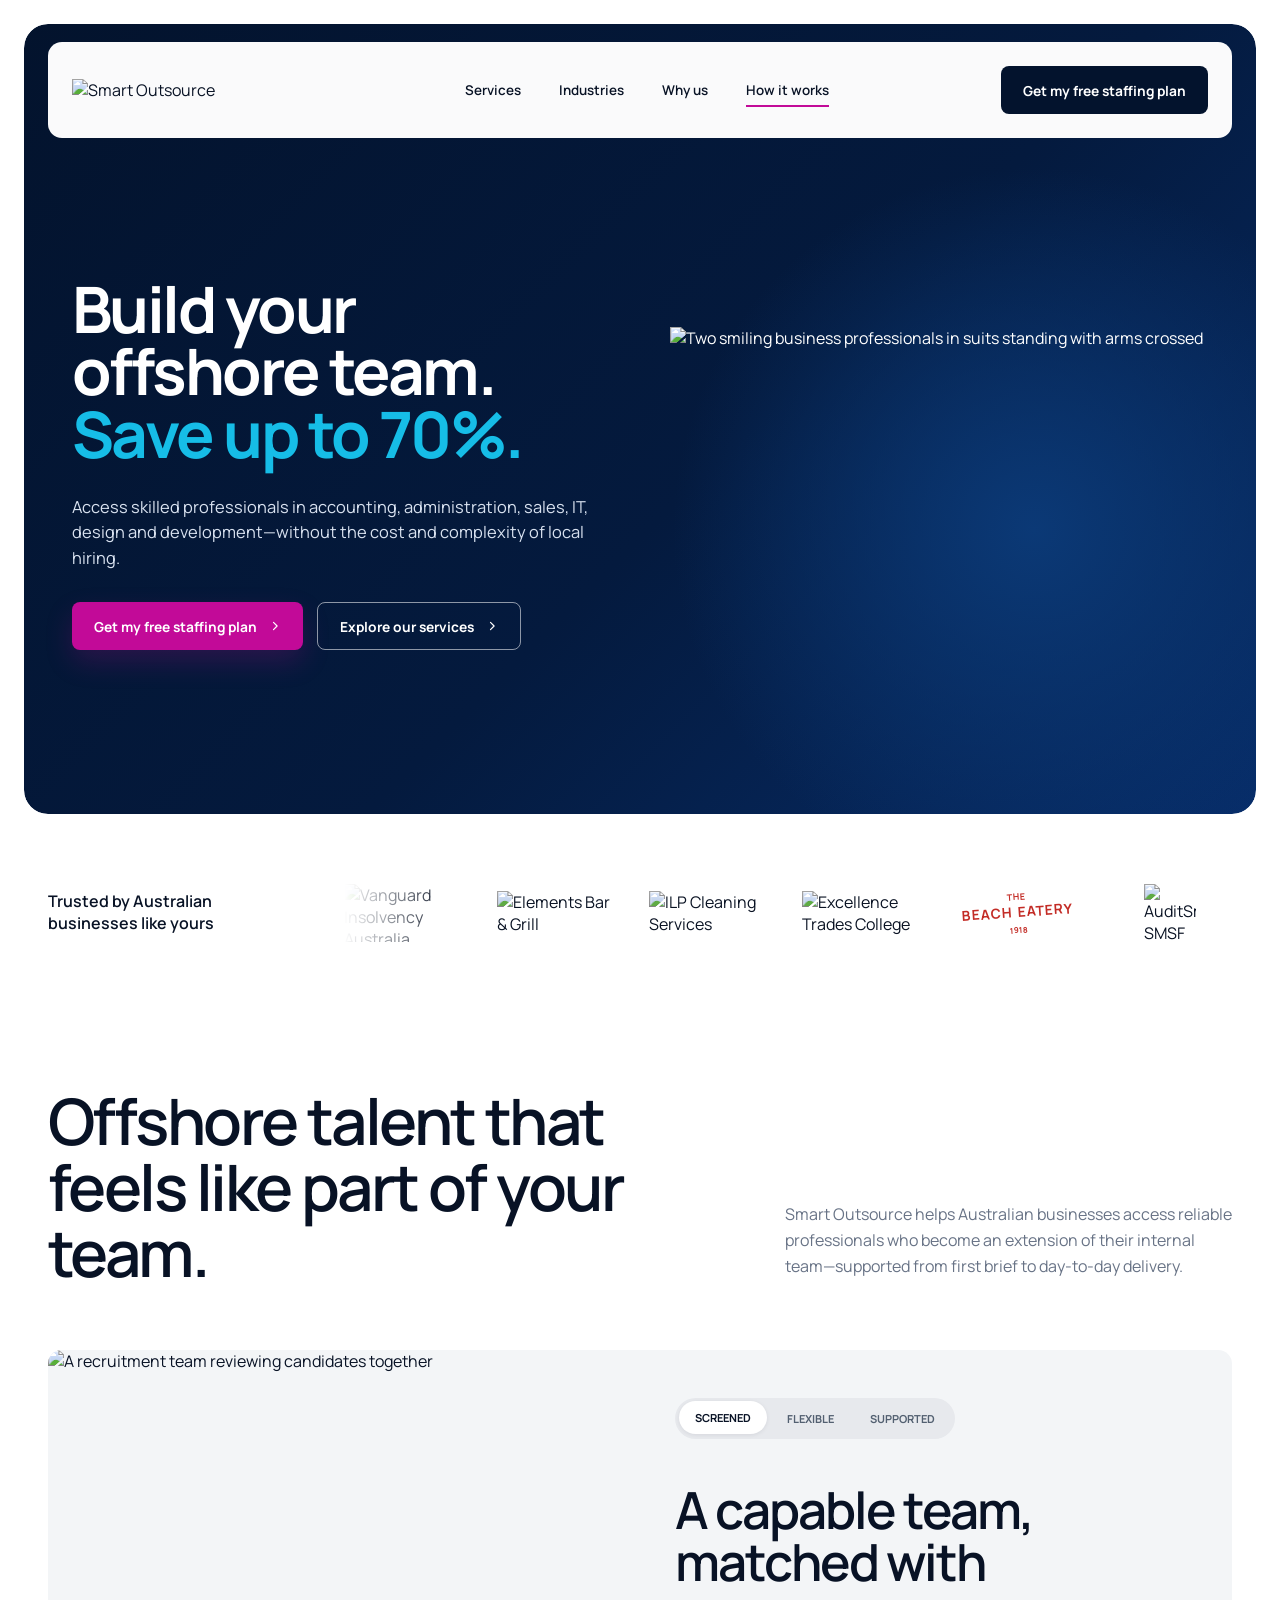
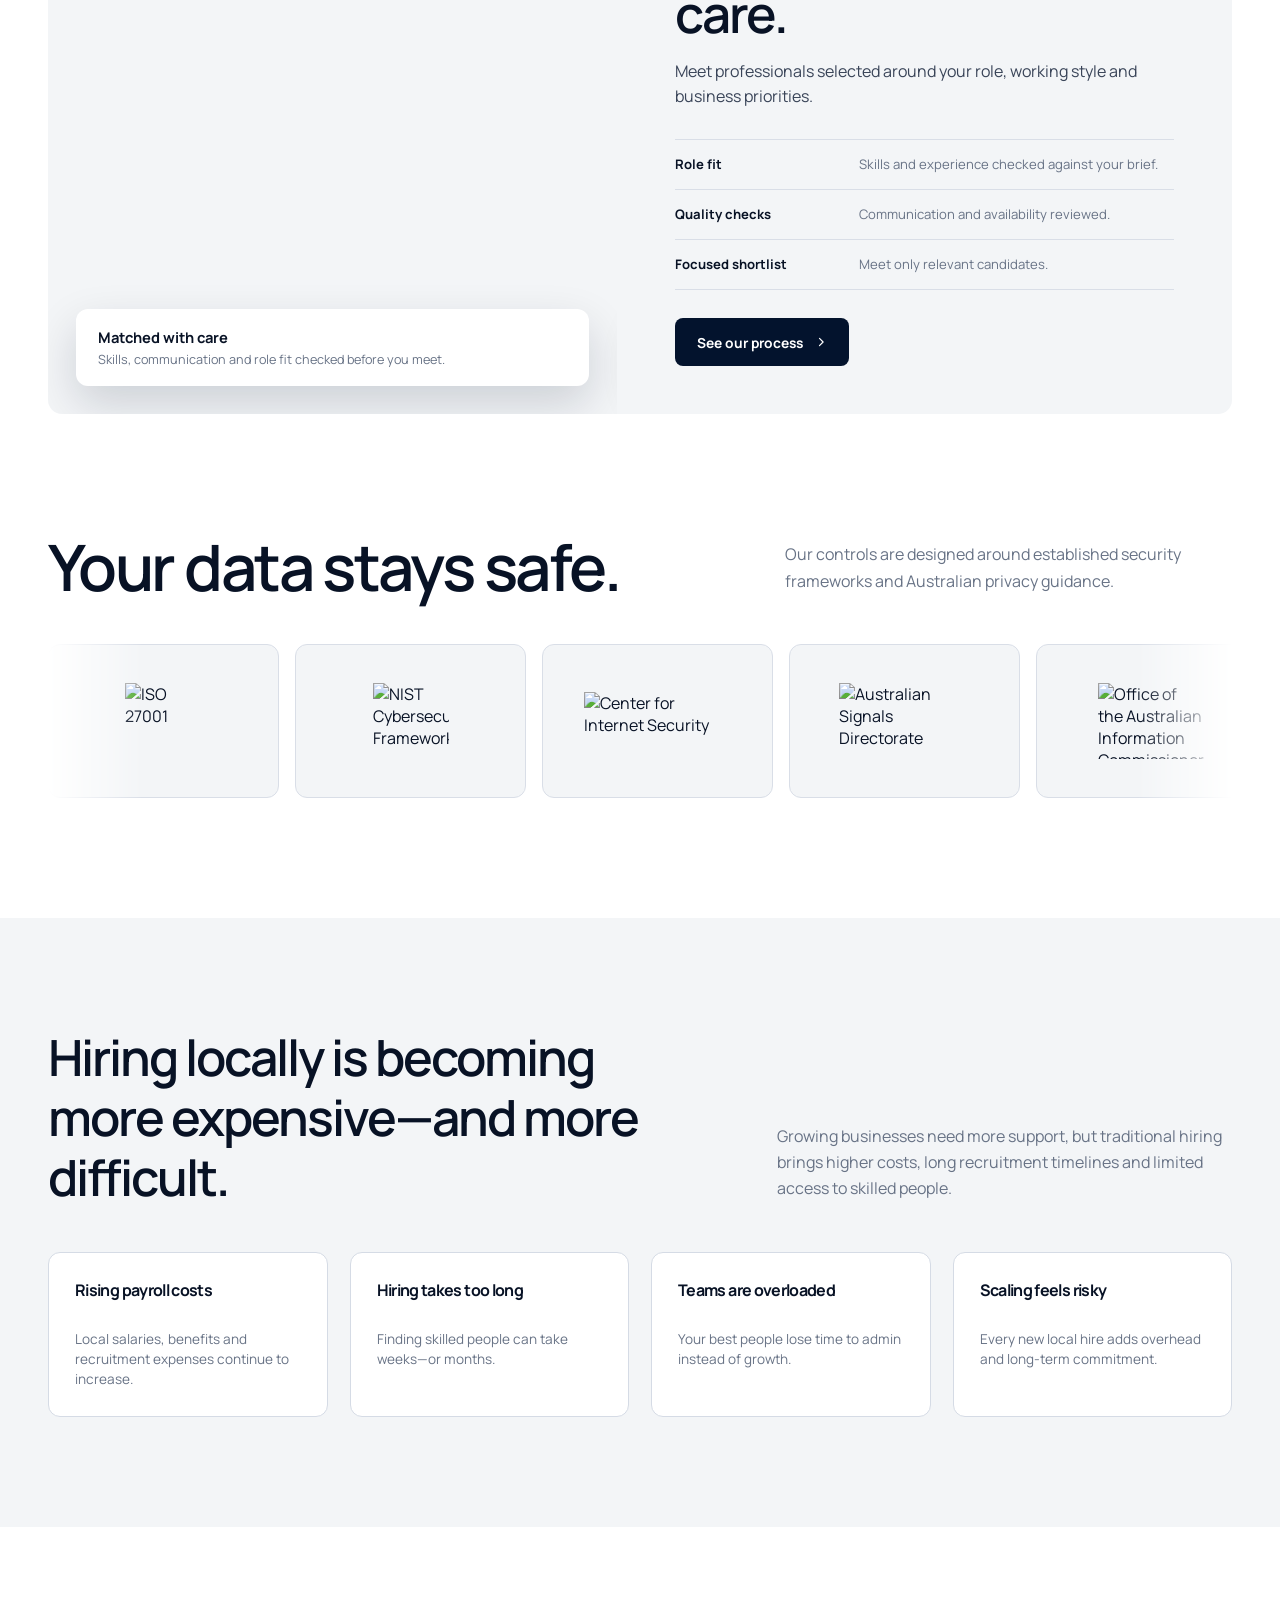
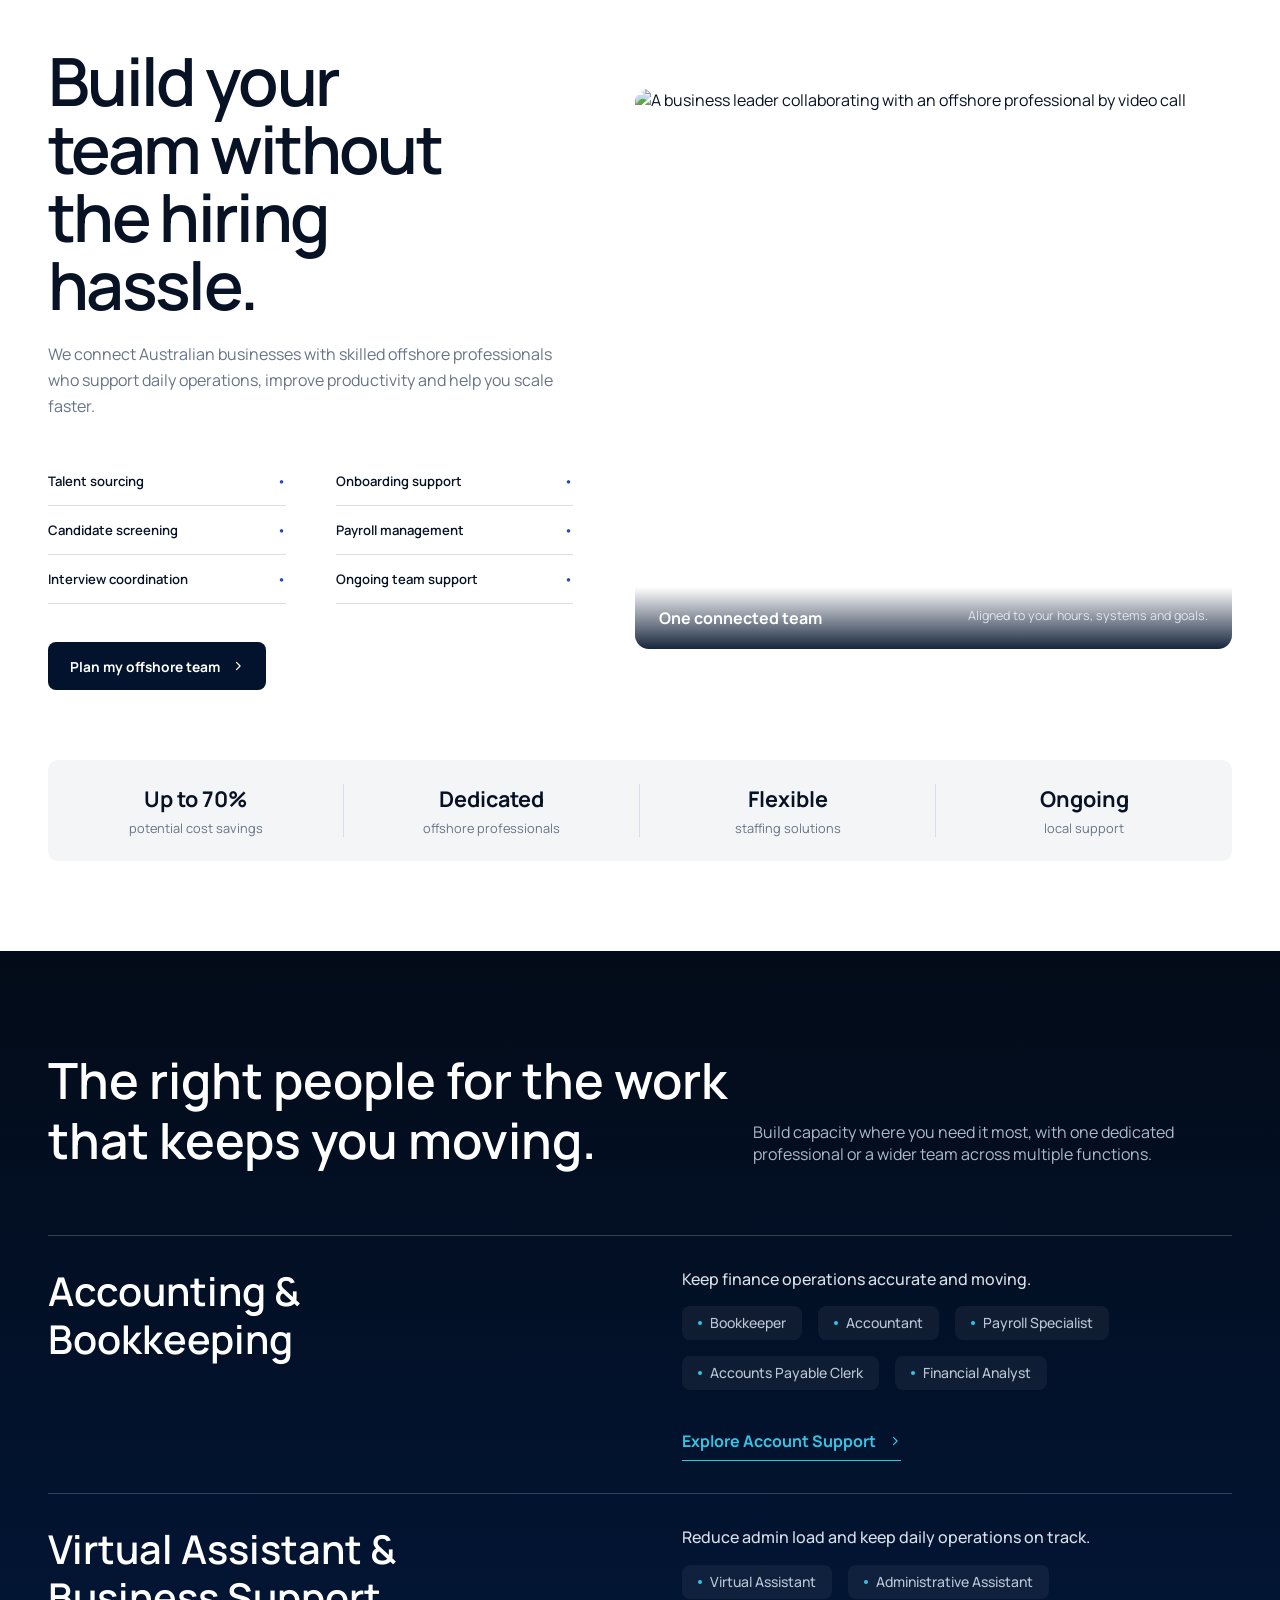
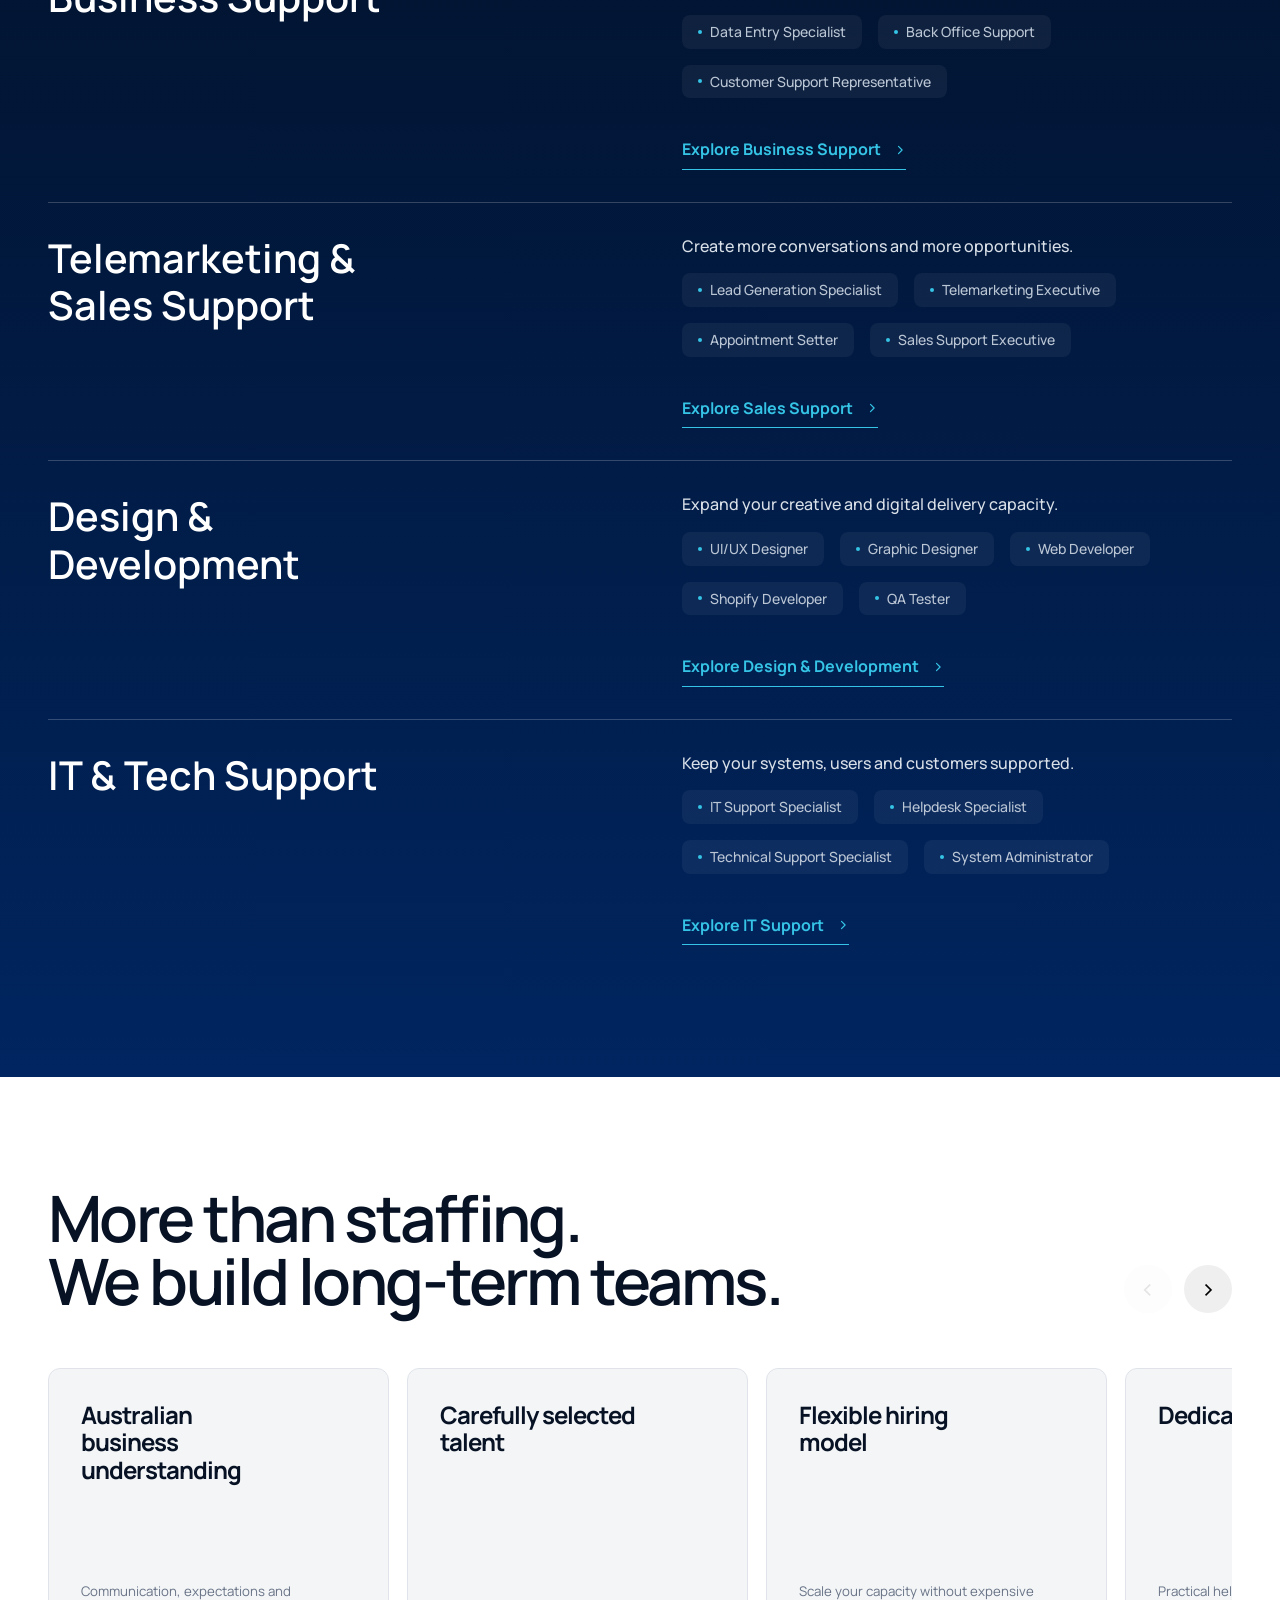
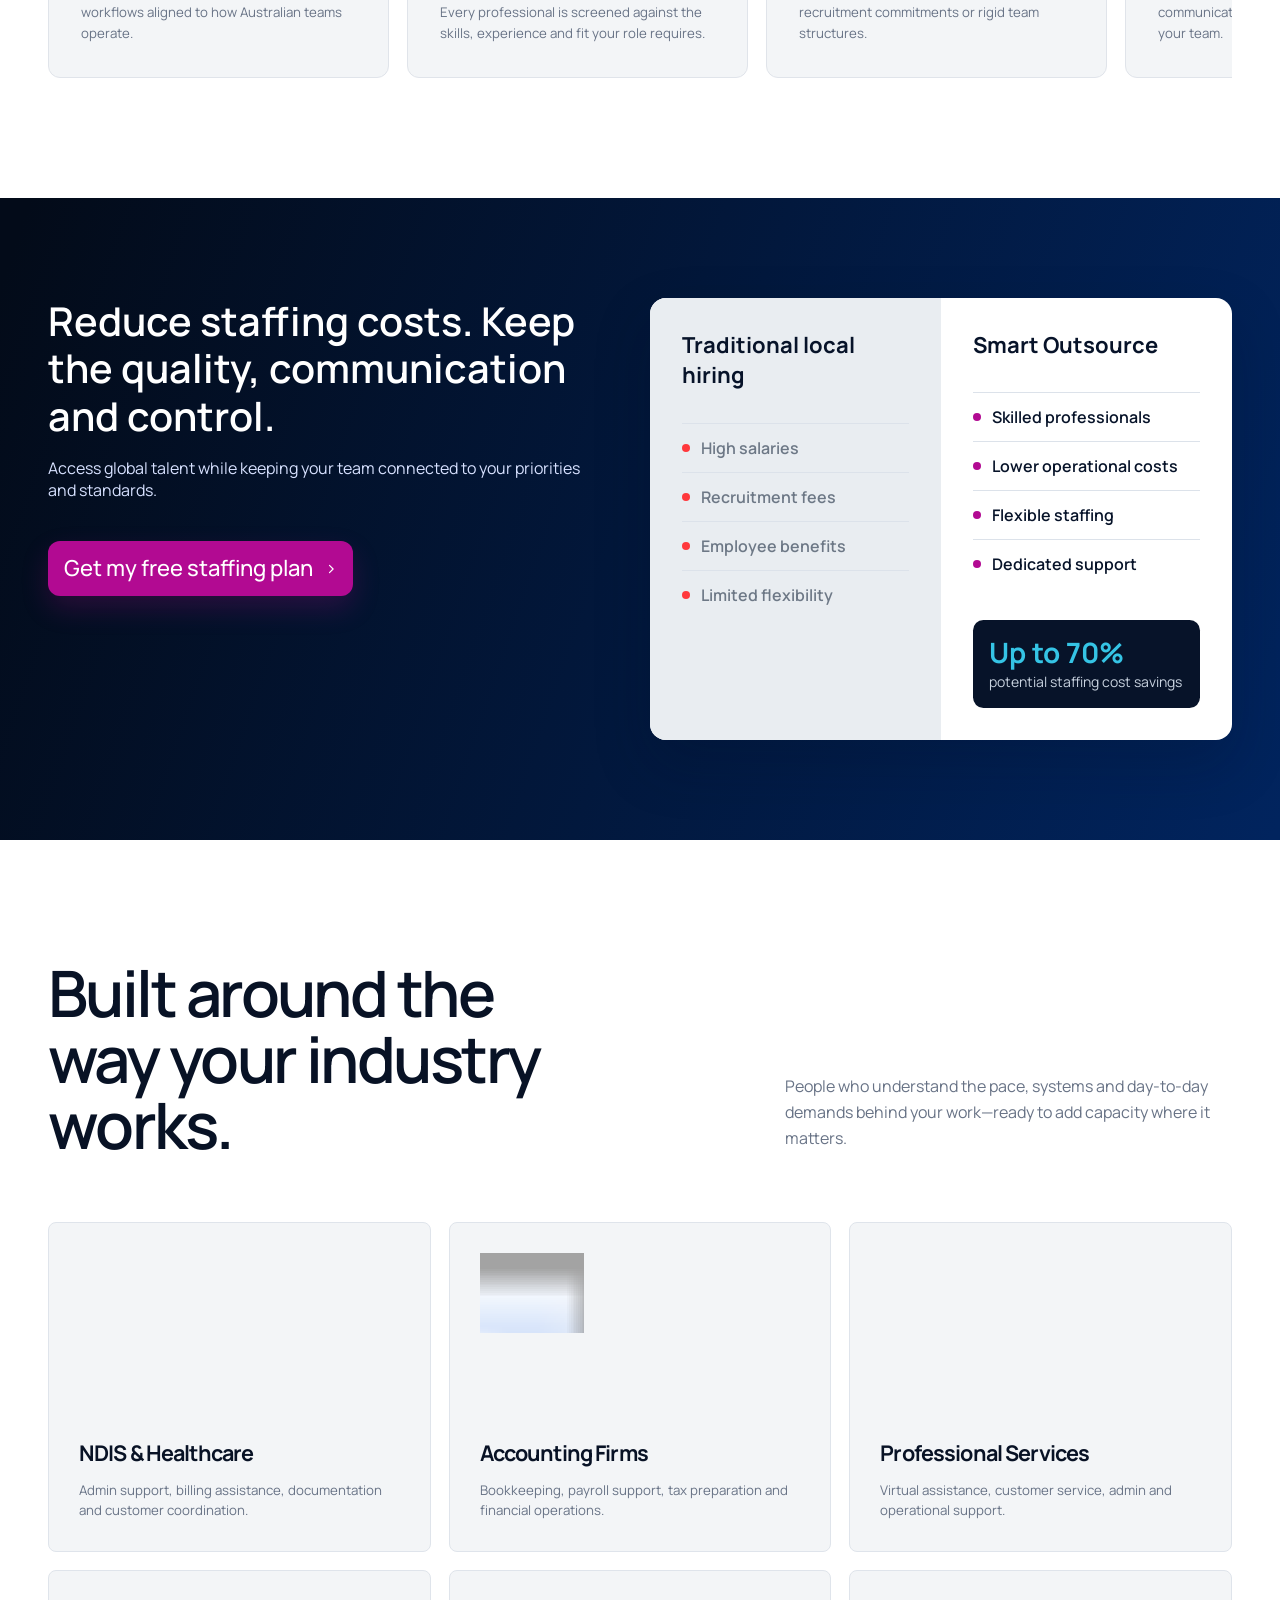
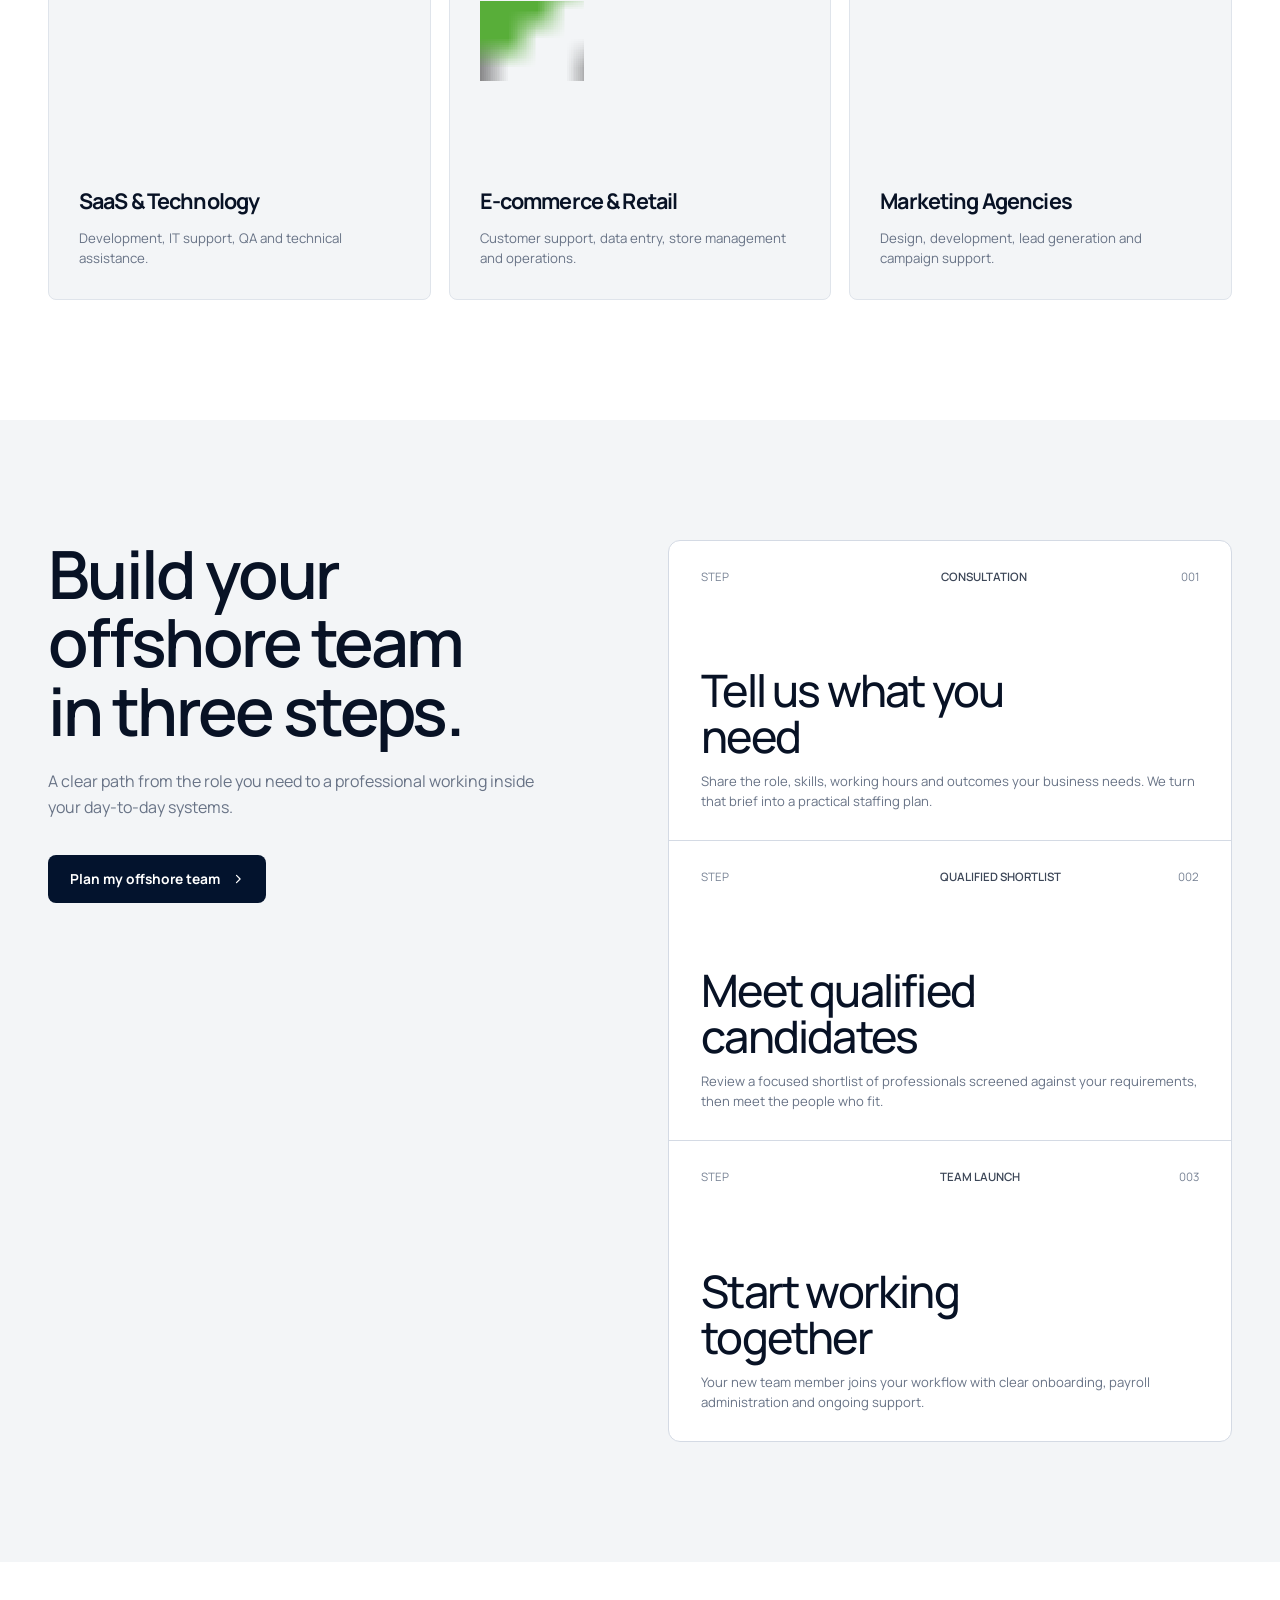
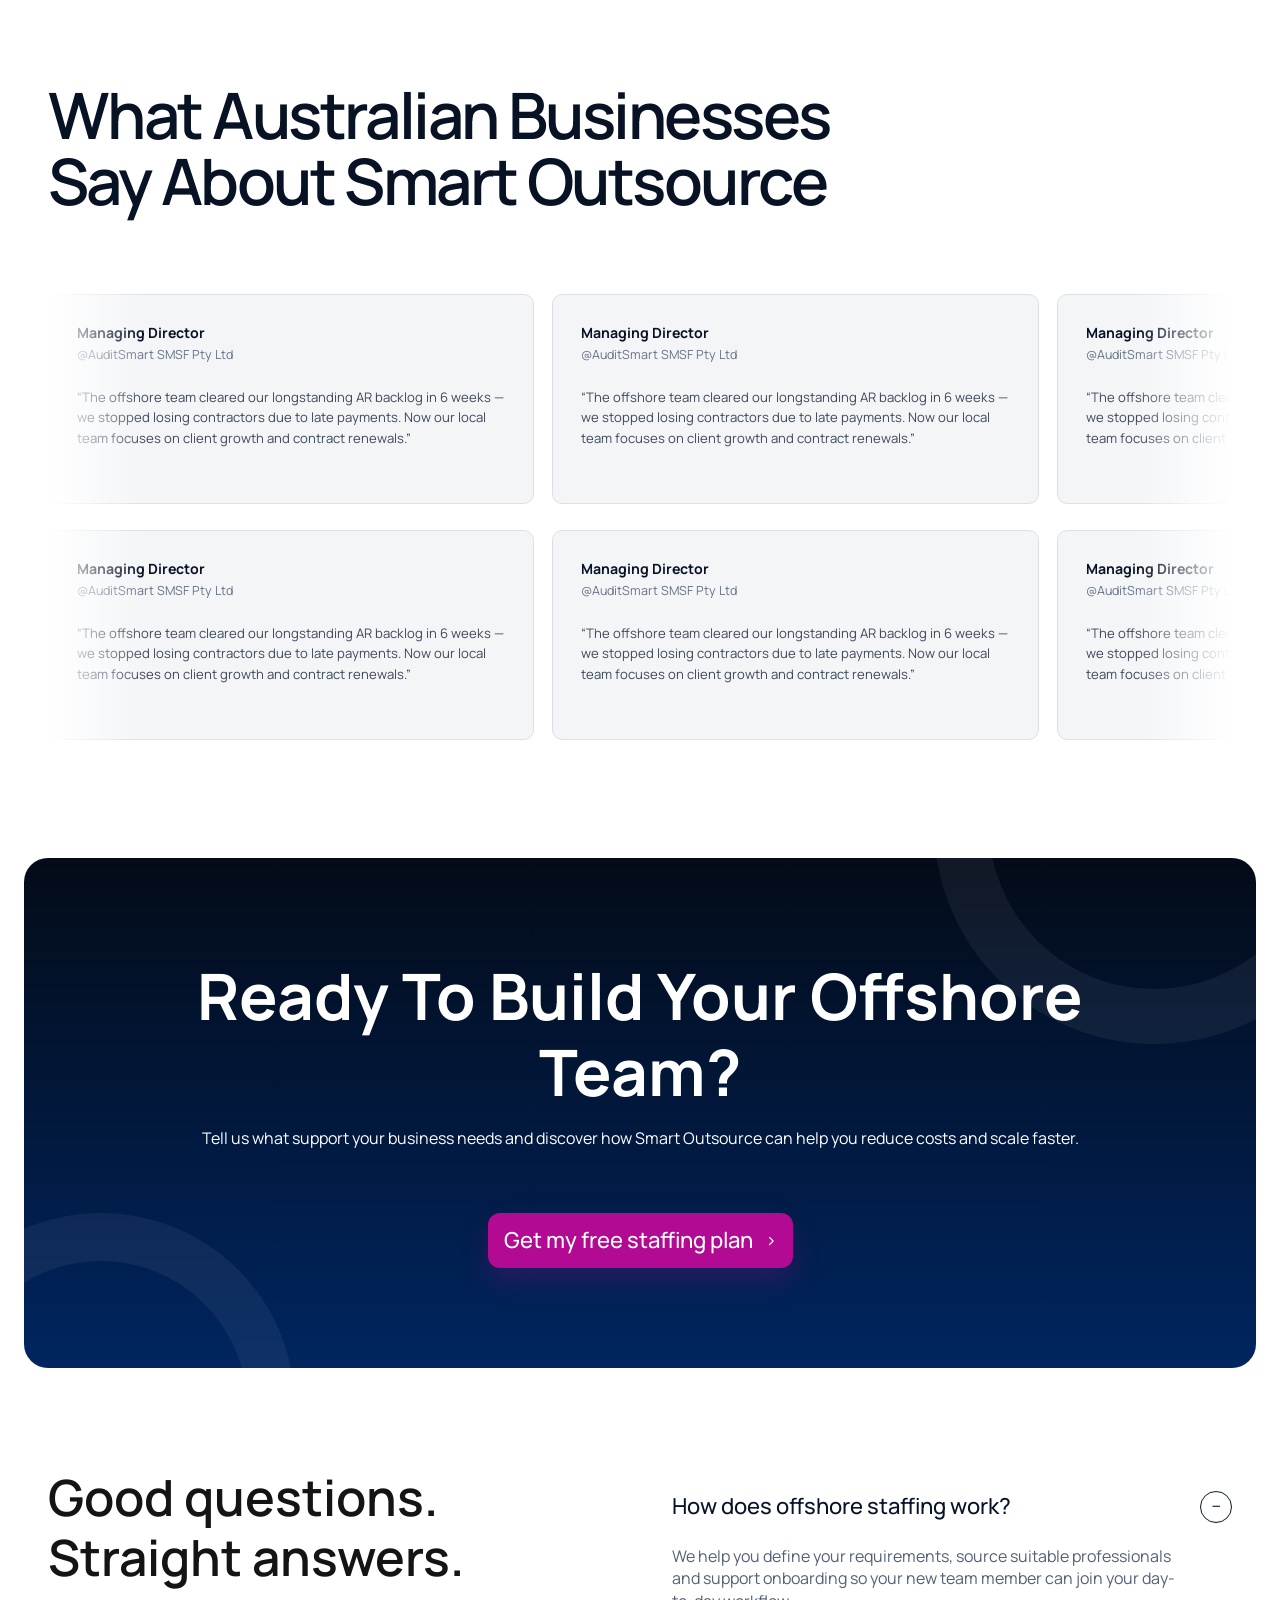
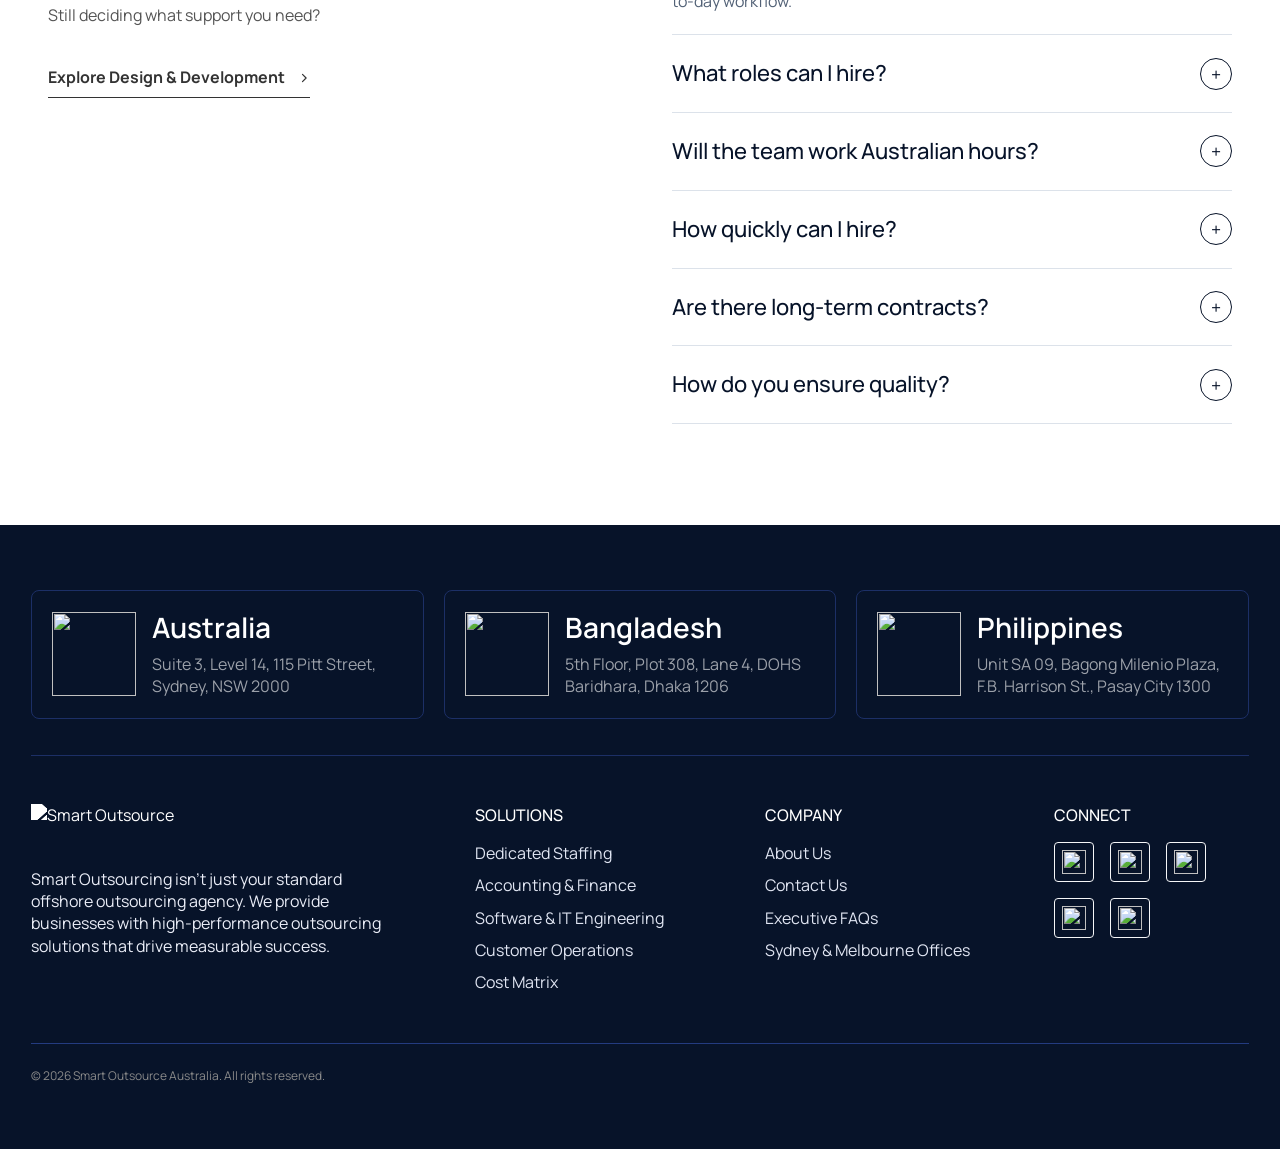
==== index.html @ 1d64eaff "Add files via upload" ====
<!doctype html>
<html lang="en-AU">
<head>
  <meta charset="utf-8">
  <meta name="viewport" content="width=device-width, initial-scale=1">
  <meta name="description" content="Build a dedicated offshore team with skilled professionals across accounting, administration, sales, IT, design and development.">
  <title>Smart Outsource | Build Your Offshore Team</title>
  <link rel="icon" type="image/svg+xml" href="data:image/svg+xml,%3Csvg xmlns='http://www.w3.org/2000/svg' viewBox='0 0 64 64'%3E%3Crect width='64' height='64' rx='16' fill='%23050b22'/%3E%3Ccircle cx='32' cy='18' r='8' fill='%232748b8'/%3E%3Cpath d='M31 28 15 44l9 5 9-13 8 13 9-6-17-15Z' fill='%23b20a92'/%3E%3Cpath d='m15 22 13 8-10 9L8 34Z' fill='%230ba9d9'/%3E%3C/svg%3E">
  <link rel="preconnect" href="https://fonts.googleapis.com">
  <link rel="preconnect" href="https://fonts.gstatic.com" crossorigin>
  <link href="https://fonts.googleapis.com/css2?family=Manrope:wght@400;500;600;700;800&amp;display=swap" rel="stylesheet">
  <link rel="stylesheet" href="styles.css">
  <script>
    if (!matchMedia('(prefers-reduced-motion: reduce)').matches && !location.hash.includes('figmacapture=')) {
      document.documentElement.classList.add('hero-motion');
    }
  </script>
</head>
<body>
  <header class="site-header">
    <a class="brand" href="#top" aria-label="Smart Outsource home"><img src="assets/smart-outsource-logo.png" alt="Smart Outsource"></a>
    <button class="menu-toggle" type="button" aria-expanded="false" aria-controls="main-nav" aria-label="Open navigation"><span></span><span></span></button>
    <nav id="main-nav" aria-label="Main navigation"><a href="#services">Services</a><a href="#industries">Industries</a><a href="#why-us">Why us</a><a href="#how-it-works">How it works</a></nav>
    <a class="header-cta" href="#staffing-plan">Get my free staffing plan</a>
  </header>

  <main id="top">
    <section class="hero" aria-labelledby="hero-title">
      <div class="hero-copy">
        <h1 id="hero-title"><span>Build your</span><span>offshore team.</span><em>Save up to 70%.</em></h1>
        <p>Access skilled professionals in accounting, administration, sales, IT, design and development—without the cost and complexity of local hiring.</p>
        <div class="hero-actions"><a class="button button-primary" href="#staffing-plan">Get my free staffing plan</a><a class="button button-ghost" href="#services">Explore our services</a></div>
      </div>
      <div class="hero-visual"><img src="assets/hero-team.png" alt="Two smiling business professionals in suits standing with arms crossed" width="1024" height="1024" fetchpriority="high"></div>
    </section>

    <section class="client-strip" aria-label="Trusted by Australian businesses">
      <p>Trusted by Australian<br>businesses like yours</p>
      <div class="client-logos">
        <div class="client-logo-track">
          <div class="client-logo-set"><img src="assets/client-vanguard.png" alt="Vanguard Insolvency Australia"><img src="assets/client-elements.png" alt="Elements Bar &amp; Grill"><img src="assets/client-ilp-cleaning.png" alt="ILP Cleaning Services"><img src="assets/client-excellence-college.png" alt="Excellence Trades College"><span class="beach-wordmark" aria-label="The Beach Eatery">THE<br><strong>BEACH EATERY</strong><small>1918</small></span><span class="audit-crop"><img src="assets/client-auditsmart.png" alt="AuditSmart SMSF"></span></div>
          <div class="client-logo-set" aria-hidden="true"><img src="assets/client-vanguard.png" alt=""><img src="assets/client-elements.png" alt=""><img src="assets/client-ilp-cleaning.png" alt=""><img src="assets/client-excellence-college.png" alt=""><span class="beach-wordmark">THE<br><strong>BEACH EATERY</strong><small>1918</small></span><span class="audit-crop"><img src="assets/client-auditsmart.png" alt=""></span></div>
        </div>
      </div>
    </section>

    <section class="trust section-shell" aria-labelledby="trust-title">
      <div class="section-lead split-lead"><h2 id="trust-title">Offshore talent that feels like part of your team.</h2><p>Smart Outsource helps Australian businesses access reliable professionals who become an extension of their internal team—supported from first brief to day-to-day delivery.</p></div>
      <div class="trust-feature">
        <div class="trust-visual">
          <img class="is-active" data-trust-image="screened" src="assets/trust-screened.webp" alt="A recruitment team reviewing candidates together" width="548" height="673" aria-hidden="false">
          <img data-trust-image="flexible" src="assets/trust-flexible.jpg" alt="A creative team collaborating around a laptop, with roles and workflows aligned to the business" width="1100" height="1649" aria-hidden="true">
          <img data-trust-image="supported" src="assets/trust-supported.webp" alt="A support manager onboarding an offshore professional by video call" width="548" height="673" aria-hidden="true">
          <div class="image-note is-active" data-trust-note="screened"><strong>Matched with care</strong><span>Skills, communication and role fit checked before you meet.</span></div>
          <div class="image-note" data-trust-note="flexible" aria-hidden="true"><strong>Built around your business</strong><span>Roles, hours, systems and goals aligned from day one.</span></div>
          <div class="image-note" data-trust-note="supported" aria-hidden="true"><strong>Supported from day one</strong><span>Onboarding, payroll and ongoing guidance built in.</span></div>
        </div>
        <div class="trust-content">
          <div class="trust-tabs" role="tablist" aria-label="Smart Outsource service qualities"><button id="trust-tab-screened" role="tab" aria-selected="true" aria-controls="trust-panel-screened">Screened</button><button id="trust-tab-flexible" role="tab" aria-selected="false" aria-controls="trust-panel-flexible" tabindex="-1">Flexible</button><button id="trust-tab-supported" role="tab" aria-selected="false" aria-controls="trust-panel-supported" tabindex="-1">Supported</button></div>
          <div class="trust-panel" id="trust-panel-screened" role="tabpanel" aria-labelledby="trust-tab-screened"><h3>A capable team, matched with care.</h3><p>Meet professionals selected around your role, working style and business priorities.</p><ul><li><strong>Role fit</strong><span>Skills and experience checked against your brief.</span></li><li><strong>Quality checks</strong><span>Communication and availability reviewed.</span></li><li><strong>Focused shortlist</strong><span>Meet only relevant candidates.</span></li></ul><a class="button button-dark" href="#how-it-works">See our process</a></div>
          <div class="trust-panel" id="trust-panel-flexible" role="tabpanel" aria-labelledby="trust-tab-flexible" hidden><h3>Support that flexes with your business.</h3><p>Start with the capacity you need today, then adjust your team as workloads, priorities and opportunities change.</p><ul><li><strong>Start focused</strong><span>Hire for one role or build across several functions.</span></li><li><strong>Adjust capacity</strong><span>Scale support as your workload changes.</span></li><li><strong>Work your way</strong><span>Align hours, tools and workflows to your business.</span></li></ul><a class="button button-dark" href="#how-it-works">See our process</a></div>
          <div class="trust-panel" id="trust-panel-supported" role="tabpanel" aria-labelledby="trust-tab-supported" hidden><h3>A team set up to succeed.</h3><p>We stay involved after the match, helping your new team member settle in and contribute with confidence.</p><ul><li><strong>Smooth onboarding</strong><span>Clear steps from day one.</span></li><li><strong>Payroll handled</strong><span>Core administration managed for you.</span></li><li><strong>Ongoing help</strong><span>Practical support when you need it.</span></li></ul><a class="button button-dark" href="#staffing-plan">Build my team</a></div>
        </div>
      </div>
    </section>

    <section class="security-trust section-shell" aria-labelledby="security-title">
      <div class="section-lead split-lead security-lead">
        <h2 id="security-title">Your data stays safe.</h2>
        <p>Our controls are designed around established security frameworks and Australian privacy guidance.</p>
      </div>
      <div class="security-marquee">
        <div class="security-track">
          <div class="security-logo-grid" role="list" aria-label="Security and privacy frameworks">
            <div class="security-logo-card" role="listitem"><img src="assets/security-iso-27001.png" alt="ISO 27001" width="100" height="99"></div>
            <div class="security-logo-card" role="listitem"><img src="assets/security-nist-csf.png" alt="NIST Cybersecurity Framework" width="100" height="100"></div>
            <div class="security-logo-card" role="listitem"><img src="assets/security-cis.png" alt="Center for Internet Security" width="195" height="78"></div>
            <div class="security-logo-card" role="listitem"><img src="assets/security-asd.png" alt="Australian Signals Directorate" width="142" height="82"></div>
            <div class="security-logo-card" role="listitem"><img src="assets/security-oaic.png" alt="Office of the Australian Information Commissioner" width="136" height="97"></div>
          </div>
          <div class="security-logo-grid" aria-hidden="true">
            <div class="security-logo-card"><img src="assets/security-iso-27001.png" alt="" width="100" height="99"></div>
            <div class="security-logo-card"><img src="assets/security-nist-csf.png" alt="" width="100" height="100"></div>
            <div class="security-logo-card"><img src="assets/security-cis.png" alt="" width="195" height="78"></div>
            <div class="security-logo-card"><img src="assets/security-asd.png" alt="" width="142" height="82"></div>
            <div class="security-logo-card"><img src="assets/security-oaic.png" alt="" width="136" height="97"></div>
          </div>
        </div>
      </div>
    </section>

    <section class="problem-section" aria-labelledby="problem-title"><div class="section-shell">
      <div class="section-lead split-lead problem-lead"><h2 id="problem-title">Hiring locally is becoming more expensive—and more difficult.</h2><p>Growing businesses need more support, but traditional hiring brings higher costs, long recruitment timelines and limited access to skilled people.</p></div>
      <div class="challenge-list"><article><h3>Rising payroll costs</h3><p>Local salaries, benefits and recruitment expenses continue to increase.</p></article><article><h3>Hiring takes too long</h3><p>Finding skilled people can take weeks—or months.</p></article><article><h3>Teams are overloaded</h3><p>Your best people lose time to admin instead of growth.</p></article><article><h3>Scaling feels risky</h3><p>Every new local hire adds overhead and long-term commitment.</p></article></div>
    </div></section>

    <section class="solution section-shell" aria-labelledby="solution-title">
      <div class="solution-copy"><h2 id="solution-title">Build your team without the hiring hassle.</h2><p>We connect Australian businesses with skilled offshore professionals who support daily operations, improve productivity and help you scale faster.</p><div class="handle-grid"><span>Talent sourcing</span><span>Onboarding support</span><span>Candidate screening</span><span>Payroll management</span><span>Interview coordination</span><span>Ongoing team support</span></div><a class="button button-dark" href="#staffing-plan">Plan my offshore team</a></div>
      <div class="solution-media"><img src="assets/team-collaboration.png" alt="A business leader collaborating with an offshore professional by video call" width="1536" height="1024"><div class="media-caption"><strong>One connected team</strong><span>Aligned to your hours, systems and goals.</span></div></div>
      <div class="proof-strip" aria-label="Why businesses choose Smart Outsource"><div><strong>Up to 70%</strong><span>potential cost savings</span></div><div><strong>Dedicated</strong><span>offshore professionals</span></div><div><strong>Flexible</strong><span>staffing solutions</span></div><div><strong>Ongoing</strong><span>local support</span></div></div>
    </section>

    <section class="services" id="services" aria-labelledby="services-title"><div class="section-shell">
      <div class="section-lead split-lead services-lead"><h2 id="services-title">The right people for the work that keeps you moving.</h2><p>Build capacity where you need it most, with one dedicated professional or a wider team across multiple functions.</p></div>
      <div class="service-list">
        <article><h3>Accounting &amp;<br>Bookkeeping</h3><div><p>Keep finance operations accurate and moving.</p><ul><li>Bookkeeper</li><li>Accountant</li><li>Payroll Specialist</li><li>Accounts Payable Clerk</li><li>Financial Analyst</li></ul><a class="link-arrow" href="#staffing-plan" data-support="Accounting &amp; Bookkeeping">Explore Account Support</a></div></article>
        <article><h3>Virtual Assistant &amp;<br>Business Support</h3><div><p>Reduce admin load and keep daily operations on track.</p><ul><li>Virtual Assistant</li><li>Administrative Assistant</li><li>Data Entry Specialist</li><li>Back Office Support</li><li>Customer Support Representative</li></ul><a class="link-arrow" href="#staffing-plan" data-support="Virtual Assistant &amp; Admin Support">Explore Business Support</a></div></article>
        <article><h3>Telemarketing &amp;<br>Sales Support</h3><div><p>Create more conversations and more opportunities.</p><ul><li>Lead Generation Specialist</li><li>Telemarketing Executive</li><li>Appointment Setter</li><li>Sales Support Executive</li></ul><a class="link-arrow" href="#staffing-plan" data-support="Sales &amp; Lead Generation">Explore Sales Support</a></div></article>
        <article><h3>Design &amp;<br>Development</h3><div><p>Expand your creative and digital delivery capacity.</p><ul><li>UI/UX Designer</li><li>Graphic Designer</li><li>Web Developer</li><li>Shopify Developer</li><li>QA Tester</li></ul><a class="link-arrow" href="#staffing-plan" data-support="Design &amp; Development">Explore Design &amp; Development</a></div></article>
        <article><h3>IT &amp; Tech Support</h3><div><p>Keep your systems, users and customers supported.</p><ul><li>IT Support Specialist</li><li>Helpdesk Specialist</li><li>Technical Support Specialist</li><li>System Administrator</li></ul><a class="link-arrow" href="#staffing-plan" data-support="IT Support">Explore IT Support</a></div></article>
      </div>
    </div></section>

    <section class="why section-shell" id="why-us" aria-labelledby="why-title"><div class="why-header"><h2 id="why-title">More than staffing.<br>We build long-term teams.</h2><div class="why-controls"><button class="why-prev" type="button" aria-label="Previous reason" disabled>‹</button><button class="why-next" type="button" aria-label="Next reason">›</button></div></div><div class="why-track" id="why-track" tabindex="0" aria-label="Reasons businesses choose Smart Outsource"><article class="why-card"><h3>Australian business understanding</h3><p>Communication, expectations and workflows aligned to how Australian teams operate.</p></article><article class="why-card"><h3>Carefully selected talent</h3><p>Every professional is screened against the skills, experience and fit your role requires.</p></article><article class="why-card"><h3>Flexible hiring model</h3><p>Scale your capacity without expensive recruitment commitments or rigid team structures.</p></article><article class="why-card"><h3>Dedicated support</h3><p>Practical help with onboarding, communication and the ongoing success of your team.</p></article></div></section>

    <section class="comparison" aria-labelledby="comparison-title"><div class="section-shell comparison-shell"><div class="comparison-intro"><h2 id="comparison-title">Reduce staffing costs. Keep the quality, communication and control.</h2><p>Access global talent while keeping your team connected to your priorities and standards.</p><a class="button button-primary button-large" href="#staffing-plan">Get my free staffing plan</a></div><div class="comparison-card"><div><h3>Traditional local hiring</h3><ul><li>High salaries</li><li>Recruitment fees</li><li>Employee benefits</li><li>Limited flexibility</li></ul></div><div><h3>Smart Outsource</h3><ul><li>Skilled professionals</li><li>Lower operational costs</li><li>Flexible staffing</li><li>Dedicated support</li></ul><div class="saving-callout"><strong>Up to 70%</strong><span>potential staffing cost savings</span></div></div></div></div></section>

    <section class="industries section-shell" id="industries" aria-labelledby="industries-title"><div class="section-lead split-lead industries-lead"><h2 id="industries-title">Built around the way your industry works.</h2><p>People who understand the pace, systems and day-to-day demands behind your work—ready to add capacity where it matters.</p></div><div class="industry-grid">
      <article><span class="industry-icon" aria-hidden="true"><svg viewBox="0 0 104 80"><image href="assets/industry-icons.svg" width="912" height="462"/></svg></span><h3>NDIS &amp; Healthcare</h3><p>Admin support, billing assistance, documentation and customer coordination.</p></article>
      <article><span class="industry-icon" aria-hidden="true"><svg viewBox="414 0 104 80"><image href="assets/industry-icons.svg" width="912" height="462"/></svg></span><h3>Accounting Firms</h3><p>Bookkeeping, payroll support, tax preparation and financial operations.</p></article>
      <article><span class="industry-icon" aria-hidden="true"><svg viewBox="808 0 104 80"><image href="assets/industry-icons.svg" width="912" height="462"/></svg></span><h3>Professional Services</h3><p>Virtual assistance, customer service, admin and operational support.</p></article>
      <article><span class="industry-icon" aria-hidden="true"><svg viewBox="0 382 104 80"><image href="assets/industry-icons.svg" width="912" height="462"/></svg></span><h3>SaaS &amp; Technology</h3><p>Development, IT support, QA and technical assistance.</p></article>
      <article><span class="industry-icon" aria-hidden="true"><svg viewBox="414 382 104 80"><image href="assets/industry-icons.svg" width="912" height="462"/></svg></span><h3>E-commerce &amp; Retail</h3><p>Customer support, data entry, store management and operations.</p></article>
      <article><span class="industry-icon" aria-hidden="true"><svg viewBox="808 382 104 80"><image href="assets/industry-icons.svg" width="912" height="462"/></svg></span><h3>Marketing Agencies</h3><p>Design, development, lead generation and campaign support.</p></article>
    </div></section>

    <section class="process" id="how-it-works" aria-labelledby="process-title"><div class="section-shell process-shell"><div class="process-intro"><h2 id="process-title">Build your offshore team in three steps.</h2><p>A clear path from the role you need to a professional working inside your day-to-day systems.</p><a class="button button-dark" href="#staffing-plan">Plan my offshore team</a></div><div class="process-steps"><article class="process-step"><div class="process-meta"><span>Step</span><strong>Consultation</strong><span>001</span></div><div><h3>Tell us what you need</h3><p>Share the role, skills, working hours and outcomes your business needs. We turn that brief into a practical staffing plan.</p></div></article><article class="process-step"><div class="process-meta"><span>Step</span><strong>Qualified shortlist</strong><span>002</span></div><div><h3>Meet qualified candidates</h3><p>Review a focused shortlist of professionals screened against your requirements, then meet the people who fit.</p></div></article><article class="process-step"><div class="process-meta"><span>Step</span><strong>Team launch</strong><span>003</span></div><div><h3>Start working together</h3><p>Your new team member joins your workflow with clear onboarding, payroll administration and ongoing support.</p></div></article></div></div></section>

    <section class="testimonials section-shell" aria-labelledby="testimonials-title"><h2 id="testimonials-title">What Australian Businesses<br>Say About Smart Outsource</h2><div class="testimonial-cloud"><blockquote><strong>Managing Director</strong><span>@AuditSmart SMSF Pty Ltd</span><p>“The offshore team cleared our longstanding AR backlog in 6 weeks — we stopped losing contractors due to late payments. Now our local team focuses on client growth and contract renewals.”</p></blockquote><blockquote><strong>Managing Director</strong><span>@AuditSmart SMSF Pty Ltd</span><p>“The offshore team cleared our longstanding AR backlog in 6 weeks — we stopped losing contractors due to late payments. Now our local team focuses on client growth and contract renewals.”</p></blockquote><blockquote><strong>Managing Director</strong><span>@AuditSmart SMSF Pty Ltd</span><p>“The offshore team cleared our longstanding AR backlog in 6 weeks — we stopped losing contractors due to late payments. Now our local team focuses on client growth and contract renewals.”</p></blockquote><blockquote><strong>Managing Director</strong><span>@AuditSmart SMSF Pty Ltd</span><p>“The offshore team cleared our longstanding AR backlog in 6 weeks — we stopped losing contractors due to late payments. Now our local team focuses on client growth and contract renewals.”</p></blockquote><blockquote><strong>Managing Director</strong><span>@AuditSmart SMSF Pty Ltd</span><p>“The offshore team cleared our longstanding AR backlog in 6 weeks — we stopped losing contractors due to late payments. Now our local team focuses on client growth and contract renewals.”</p></blockquote></div></section>

    <section class="final-cta" aria-labelledby="final-title"><div><h2 id="final-title">Ready To Build Your Offshore Team?</h2><p>Tell us what support your business needs and discover how Smart Outsource can help you reduce costs and scale faster.</p><a class="button button-primary button-large" href="#staffing-plan">Get my free staffing plan</a></div></section>

    <section class="faq section-shell" aria-labelledby="faq-title"><div class="faq-intro"><h2 id="faq-title">Good questions.<br>Straight answers.</h2><p>Still deciding what support you need?</p><a class="link-arrow" href="#services">Explore Design &amp; Development</a></div><div class="accordion"><article class="faq-item"><button type="button" aria-expanded="true"><span>How does offshore staffing work?</span><i>−</i></button><div class="faq-answer"><p>We help you define your requirements, source suitable professionals and support onboarding so your new team member can join your day-to-day workflow.</p></div></article><article class="faq-item"><button type="button" aria-expanded="false"><span>What roles can I hire?</span><i>+</i></button><div class="faq-answer" hidden><p>You can hire across accounting, administration, sales, customer support, IT, design and development.</p></div></article><article class="faq-item"><button type="button" aria-expanded="false"><span>Will the team work Australian hours?</span><i>+</i></button><div class="faq-answer" hidden><p>Yes. Working schedules can be aligned with your business requirements and collaboration preferences.</p></div></article><article class="faq-item"><button type="button" aria-expanded="false"><span>How quickly can I hire?</span><i>+</i></button><div class="faq-answer" hidden><p>The timeline depends on the role and requirements, but our focused sourcing and screening process is designed to move quickly.</p></div></article><article class="faq-item"><button type="button" aria-expanded="false"><span>Are there long-term contracts?</span><i>+</i></button><div class="faq-answer" hidden><p>We provide flexible staffing options designed around your business needs and preferred team structure.</p></div></article><article class="faq-item"><button type="button" aria-expanded="false"><span>How do you ensure quality?</span><i>+</i></button><div class="faq-answer" hidden><p>Candidates are screened against the skills, experience and role requirements you set before you meet them.</p></div></article></div></section>
  </main>

  <div class="modal-backdrop" id="staffing-plan" hidden><section class="lead-card modal-card" role="dialog" aria-modal="true" aria-labelledby="form-title"><button class="modal-close" type="button" aria-label="Close staffing plan form"></button><div class="form-heading"><h2 id="form-title">Find the right team member</h2><p>Tell us what you need. We’ll map the role, costs and next steps.</p></div><form id="lead-form"><label>Name<input name="name" type="text" autocomplete="name" placeholder="Your full name" required></label><label>Business email<input name="email" type="email" autocomplete="email" placeholder="you@company.com.au" required></label><label>Phone number<input name="phone" type="tel" autocomplete="tel" placeholder="04xx xxx xxx" required></label><label>What support do you need?<select name="support" required><option value="" selected disabled>Select an area</option><option>Accounting &amp; Bookkeeping</option><option>Virtual Assistant &amp; Admin Support</option><option>Sales &amp; Lead Generation</option><option>Design &amp; Development</option><option>IT Support</option><option>Not Sure Yet</option></select></label><button class="button button-dark" type="submit">Get my free staffing plan</button><p class="form-note">No obligation. Just a practical staffing plan for your business.</p></form><div class="form-success" role="status" aria-live="polite" tabindex="-1" hidden><svg class="success-check" viewBox="0 0 80 80" aria-hidden="true"><circle class="success-check-ring" cx="40" cy="40" r="36"/><path class="success-check-mark" d="M24 41.5 35 52l22-24"/></svg><h2 class="success-title">Thanks! Your request is in.</h2><p>We’ll review what you need and get back to you within one business day with your free staffing plan.</p><button class="button button-dark success-done" type="button">Done</button></div></section></div>

  <footer>
    <div class="footer-locations">
      <div class="location-card"><img src="assets/map-australia.svg" alt="" width="84" height="84"><div><strong>Australia</strong><span>Suite 3, Level 14, 115 Pitt Street, Sydney, NSW 2000</span></div></div>
      <div class="location-card"><img src="assets/map-bangladesh.svg" alt="" width="64" height="84"><div><strong>Bangladesh</strong><span>5th Floor, Plot 308, Lane 4, DOHS Baridhara, Dhaka 1206</span></div></div>
      <div class="location-card"><img src="assets/map-philippines.svg" alt="" width="55" height="79"><div><strong>Philippines</strong><span>Unit SA 09, Bagong Milenio Plaza, F.B. Harrison St., Pasay City 1300</span></div></div>
    </div>
    <div class="footer-main">
      <div class="footer-brand"><img src="assets/smart-outsource-logo.png" alt="Smart Outsource" width="171" height="48"><p>Smart Outsourcing isn’t just your standard offshore outsourcing agency. We provide businesses with high-performance outsourcing solutions that drive measurable success.</p></div>
      <nav class="footer-links" aria-label="Footer">
        <div><h4>Solutions</h4><a href="#services">Dedicated Staffing</a><a href="#services">Accounting &amp; Finance</a><a href="#services">Software &amp; IT Engineering</a><a href="#services">Customer Operations</a><a href="#comparison-title">Cost Matrix</a></div>
        <div><h4>Company</h4><a href="#why-us">About Us</a><a href="#staffing-plan">Contact Us</a><a href="#faq-title">Executive FAQs</a><span>Sydney &amp; Melbourne Offices</span></div>
        <div><h4>Connect</h4><div class="footer-social"><a href="#" aria-label="LinkedIn"><img src="assets/social-linkedin.svg" alt="" width="24" height="24"></a><a href="#" aria-label="Facebook"><img src="assets/social-facebook.svg" alt="" width="24" height="24"></a><a href="#" aria-label="YouTube"><img src="assets/social-youtube.svg" alt="" width="24" height="24"></a><a href="#" aria-label="X (Twitter)"><img src="assets/social-x.svg" alt="" width="24" height="24"></a><a href="#" aria-label="Instagram"><img src="assets/social-instagram.svg" alt="" width="24" height="24"></a></div></div>
      </nav>
    </div>
    <p class="footer-copy">© 2026 Smart Outsource Australia. All rights reserved.</p>
  </footer>
  <div class="mobile-cta" aria-label="Quick contact actions"><a href="#staffing-plan">Get free staffing plan</a><a href="#services">Explore roles</a></div>
  <script src="script.js"></script>
</body>
</html>
---- styles.css ----
:root {
  --navy: #03132d;
  --navy-2: #062451;
  --blue: #2448bb;
  --cyan: #16bde7;
  --magenta: #c20a98;
  --ink: #081225;
  --muted: #687386;
  --line: #d9dee7;
  --soft: #f3f5f7;
  --white: #fff;
  --shell: min(1220px, calc(100% - 96px));
  --ease: cubic-bezier(.2,.8,.2,1);
}

* { box-sizing: border-box; }
html { scroll-behavior: smooth; }
body { margin: 0; color: var(--ink); background: var(--white); font-family: "Manrope", sans-serif; -webkit-font-smoothing: antialiased; }
body.modal-open { overflow: hidden; }
::selection { color: #fff; background: var(--magenta); }
a { color: inherit; text-decoration: none; }
button, input, select { font: inherit; }
button, a { -webkit-tap-highlight-color: transparent; }
button:focus-visible, a:focus-visible, input:focus-visible, select:focus-visible { outline: 3px solid rgba(22,189,231,.5); outline-offset: 3px; }
img { max-width: 100%; display: block; }
h1, h2, h3, p { margin-top: 0; }
h1, h2, h3 { letter-spacing: -.04em; }
.section-shell { width: var(--shell); margin-inline: auto; }
[id] { scroll-margin-top: 7rem; }

.site-header {
  --scroll-progress: 0;
  width: var(--shell);
  height: auto;
  padding: 24px;
  position: fixed;
  z-index: 50;
  top: 42px;
  left: 50%;
  display: grid;
  grid-template-columns: 220px 1fr auto;
  align-items: center;
  gap: 24px;
  transform: translateX(-50%);
  color: var(--ink);
  background: rgba(255,255,255,.98);
  border-radius: 14px;
  transition: top .25s var(--ease), width .25s var(--ease), height .25s var(--ease), padding .25s var(--ease), border-radius .25s var(--ease), box-shadow .25s ease;
}
.site-header::after { content: ""; height: 2px; position: absolute; left: 14px; right: 14px; bottom: 0; background: linear-gradient(90deg,var(--blue),var(--cyan),var(--magenta)); transform: scaleX(var(--scroll-progress)); transform-origin: left; }
.site-header.is-scrolled { width: 100%; top: 0; height: auto; padding-block: 24px; padding-inline: max(24px,calc((100vw - 1218px)/2)); border-radius: 0; box-shadow: 0 16px 42px rgba(1,13,35,.16); }
.brand img { width: 150px; height: auto; }
.menu-toggle { display: none; }
.site-header nav { display: flex; justify-content: center; gap: 38px; }
.site-header nav a { position: relative; font-size: .84rem; font-weight: 600; }
.site-header nav a::after { content: ""; height: 2px; position: absolute; left: 0; right: 0; bottom: -8px; background: var(--magenta); transform: scaleX(0); transform-origin: left; transition: transform .22s var(--ease); }
.site-header nav a:hover::after, .site-header nav a.is-active::after { transform: scaleX(1); }
.header-cta, .button { min-height: 48px; padding: 0 22px; display: inline-flex; align-items: center; justify-content: center; gap: 12px; border-radius: 8px; font-size: .86rem; font-weight: 700; transition: transform .22s var(--ease), box-shadow .22s ease, background-color .22s ease; }
.header-cta { color: #fff; background: linear-gradient(var(--magenta),var(--magenta)) left / 0% 100% no-repeat, var(--navy); transition: transform .22s var(--ease), box-shadow .3s ease, background-size .45s var(--ease); }
.header-cta:hover, .header-cta:focus-visible { background-size: 100% 100%; box-shadow: 0 12px 28px rgba(194,10,152,.2); }
.button { transition: background-color .15s cubic-bezier(0,0,.2,1), border-color .15s cubic-bezier(0,0,.2,1), color .15s cubic-bezier(0,0,.2,1), transform .15s cubic-bezier(0,0,.2,1), box-shadow .2s ease; }
.header-cta:active, .button:active { transform: scale(.96); }
.button-arrow { width: 12px; height: 12px; flex: none; overflow: visible; fill: none; stroke: currentColor; stroke-width: 2; stroke-linecap: round; stroke-linejoin: round; transition: transform .3s ease-out; }
.button-arrow-line { stroke-dasharray: 15; stroke-dashoffset: 15; transition: stroke-dashoffset .3s ease-out; }
.button:hover .button-arrow, .button:focus-visible .button-arrow, .link-arrow:hover .button-arrow, .link-arrow:focus-visible .button-arrow { transform: translateX(3px); }
.button:hover .button-arrow-line, .button:focus-visible .button-arrow-line, .link-arrow:hover .button-arrow-line, .link-arrow:focus-visible .button-arrow-line { stroke-dashoffset: 0; }
.button-primary { color: #fff; background: var(--magenta); box-shadow: 0 12px 28px rgba(194,10,152,.2); }
.button-primary:hover { background: #a50882; }
.button-dark { color: #fff; background: var(--navy); }
.button-dark:hover { background: #0c2a5c; }
.button-ghost { color: #fff; border: 1px solid rgba(255,255,255,.55); background: transparent; }
.button-ghost:hover { border-color: #fff; background: rgba(255,255,255,.08); }

.hero {
  min-height: 790px;
  margin: 24px;
  padding: 180px max(48px, calc((100vw - 1220px)/2)) 90px;
  position: relative;
  overflow: hidden;
  display: grid;
  grid-template-columns: minmax(0,1fr) auto;
  align-items: center;
  gap: clamp(32px, 5vw, 80px);
  color: #fff;
  background: radial-gradient(circle at 82% 64%, #0b3976 0, transparent 32%), linear-gradient(135deg,#03132d 0%,#041a3e 56%,#072d69 100%);
  border-radius: 24px;
}
.hero-copy { max-width: 630px; position: relative; z-index: 2; }
.hero h1 { margin: 0 0 28px; font-size: clamp(3rem,5vw,4.5rem); line-height: .98; font-weight: 700; }
.hero h1 > span, .hero h1 > em { display: block; white-space: nowrap; }
.hero h1 em { color: var(--cyan); font-style: normal; }
.hero-copy > p { max-width: 690px; margin-bottom: 32px; color: #d9e2f0; font-size: 1.03rem; line-height: 1.55; }
.hero-actions { display: flex; gap: 14px; flex-wrap: wrap; }
.hero-visual { width: min(566px, 42vw); align-self: end; justify-self: end; margin-bottom: -90px; position: relative; z-index: 1; }
.hero-visual img { width: 100%; height: auto; aspect-ratio: 566 / 513; object-fit: cover; object-position: center; }

.client-strip { width: var(--shell); min-height: 150px; margin: 0 auto; display: grid; grid-template-columns: 260px 1fr; align-items: center; gap: 36px; }
.client-strip > p { margin: 0; font-size: 1rem; line-height: 1.35; font-weight: 600; }
.client-logos { min-width: 0; overflow: hidden; -webkit-mask-image: linear-gradient(90deg,transparent 0,#000 12%,#000 96%,transparent 100%); mask-image: linear-gradient(90deg,transparent 0,#000 12%,#000 96%,transparent 100%); }
.client-logo-track { width: max-content; display: flex; animation: client-logo-scroll 26s linear infinite; will-change: transform; }
.client-logo-set { width: 930px; padding-right: 42px; display: grid; grid-template-columns: repeat(6,1fr); align-items: center; gap: 28px; flex: none; }
.client-logo-set img { width: 100%; max-height: 58px; object-fit: contain; filter: saturate(.88); }
@keyframes client-logo-scroll { to { transform: translateX(-50%); } }
.beach-wordmark { color: #c32c26; text-align: center; font-size: .56rem; font-weight: 700; line-height: 1; letter-spacing: .11em; transform: rotate(-4deg); }
.beach-wordmark strong { display: block; margin-top: 3px; font-size: .86rem; letter-spacing: .08em; white-space: nowrap; }
.beach-wordmark small { display: block; margin-top: 7px; font-size: .5rem; letter-spacing: 0; }
.audit-crop { width: 52px; height: 58px; overflow: hidden; justify-self: center; display: flex; align-items: center; }
.audit-crop img { width: 210px; max-width: none; max-height: 58px; object-fit: contain; object-position: left center; }

.trust { padding: 100px 0 120px; }
.section-lead { margin-bottom: 64px; }
.split-lead { display: grid; grid-template-columns: minmax(0,1.05fr) minmax(320px,.75fr); gap: 110px; align-items: end; }
.section-lead h2 { max-width: 820px; margin: 0; font-size: clamp(3rem,5vw,5rem); line-height: 1.03; font-weight: 600; }
.section-lead > p { max-width: 520px; margin: 0 0 6px; color: var(--muted); line-height: 1.65; }
.trust-feature { min-height: 620px; display: grid; grid-template-columns: 1fr 1.08fr; overflow: hidden; background: var(--soft); border-radius: 14px; }
.trust-visual { min-height: 620px; position: relative; overflow: hidden; }
.trust-visual > img { width: 100%; height: 100%; position: absolute; inset: 0; object-fit: cover; transform: translateX(calc(var(--slide, 0) * 100%)); will-change: transform; }
.trust-visual > img:not(.is-active) { opacity: 0; }
.trust-visual.is-ready > img { opacity: 1; transition: transform 1s cubic-bezier(.16,1,.3,1); }
.trust-visual > img.is-active { z-index: 1; }
.image-note { z-index: 2; padding: 18px 22px; position: absolute; left: 28px; right: 28px; bottom: 28px; display: grid; gap: 4px; background: #fff; border-radius: 12px; box-shadow: 0 18px 45px rgba(5,18,43,.16); transform: translateX(calc(var(--slide, 0) * (100% + 56px))); will-change: transform; pointer-events: none; }
.image-note:not(.is-active) { opacity: 0; }
.trust-visual.is-ready > .image-note { opacity: 1; transition: transform 1s cubic-bezier(.16,1,.3,1); }
.image-note strong { font-size: .92rem; }
.image-note span { color: var(--muted); font-size: .79rem; }
.trust-content { padding: 48px 58px; display: flex; flex-direction: column; justify-content: center; }
.trust-tabs { width: fit-content; padding: 4px; display: flex; gap: 4px; background: #e7e9ed; border-radius: 999px; }
.trust-tabs button { padding: 9px 16px; border: 0; border-radius: 999px; color: #536071; background: transparent; box-shadow: 0 0 0 rgba(5,18,43,0); font-size: .69rem; font-weight: 700; text-transform: uppercase; cursor: pointer; transition: color .3s ease, background-color .3s ease, box-shadow .3s ease, transform .3s var(--ease); }
.trust-tabs button:hover { color: var(--ink); }
.trust-tabs button[aria-selected="true"] { color: var(--ink); background: #fff; box-shadow: 0 1px 4px rgba(5,18,43,.08); transform: translateY(-1px); }
.trust-panel { padding-top: 44px; }
.trust-panel h3 { max-width: 12ch; margin-bottom: 20px; font-size: clamp(2.5rem,4vw,4rem); line-height: 1.02; font-weight: 600; }
.trust-panel > p { max-width: 600px; color: #394458; line-height: 1.55; }
.trust-panel ul { margin: 30px 0 28px; padding: 0; list-style: none; }
.trust-panel li { padding: 15px 0; display: grid; grid-template-columns: 160px 1fr; gap: 24px; border-top: 1px solid var(--line); }
.trust-panel li:last-child { border-bottom: 1px solid var(--line); }
.trust-panel li strong, .trust-panel li span { font-size: .82rem; }
.trust-panel li span { color: var(--muted); line-height: 1.45; }

.security-trust { padding: 0 0 120px; }
.security-lead { margin-bottom: 44px; }
.security-marquee { overflow: hidden; -webkit-mask-image: linear-gradient(90deg,transparent 0,#000 8%,#000 92%,transparent 100%); mask-image: linear-gradient(90deg,transparent 0,#000 8%,#000 92%,transparent 100%); }
.security-track { width: max-content; display: flex; animation: client-logo-scroll 34.5s linear infinite; will-change: transform; }
.security-marquee:hover .security-track { animation-play-state: paused; }
.security-logo-grid { --card-w: 231px; padding-right: 16px; display: flex; gap: 16px; flex: none; }
.security-logo-card { width: var(--card-w); flex: none; min-height: 154px; padding: 24px 20px; display: flex; align-items: center; justify-content: center; background: var(--soft); border: 1px solid var(--line); border-radius: 12px; }
.security-logo-card img { width: auto; height: auto; max-width: 78%; max-height: 76px; object-fit: contain; }

.problem-section { padding: 110px 0; background: var(--soft); }
.problem-section .section-lead { margin-bottom: 44px; }
.problem-lead { grid-template-columns: minmax(0,1fr) minmax(300px,455px); gap: 60px; }
.problem-lead h2 { max-width: none; font-size: clamp(2.4rem,3.9vw,3.5rem); line-height: 1.2; }
.challenge-list { display: grid; grid-template-columns: repeat(4,1fr); gap: 22px; }
.challenge-list article { min-height: 165px; padding: 26px; background: #fff; border: 1px solid #d5dbe5; border-radius: 12px; }
.challenge-list h3 { margin-bottom: 28px; font-size: 1rem; }
.challenge-list p { margin: 0; color: var(--muted); font-size: .85rem; line-height: 1.5; }

.solution { padding: 120px 0 90px; display: grid; grid-template-columns: .95fr 1.08fr; gap: 62px; align-items: center; }
.solution-copy h2 { max-width: 10ch; margin-bottom: 24px; font-size: clamp(3rem,5.2vw,5rem); line-height: 1.02; font-weight: 600; }
.solution-copy > p { max-width: 600px; color: var(--muted); line-height: 1.6; }
.handle-grid { margin: 38px 0; display: grid; grid-template-columns: 1fr 1fr; gap: 0 50px; }
.handle-grid span { padding: 15px 16px 15px 0; position: relative; border-bottom: 1px solid var(--line); font-size: .82rem; font-weight: 600; }
.handle-grid span::after { content: "•"; position: absolute; right: 0; color: var(--blue); }
.solution-media { min-height: 560px; position: relative; overflow: hidden; border-radius: 14px; }
.solution-media img { width: 100%; height: 100%; min-height: 560px; object-fit: cover; }
.media-caption { padding: 20px 24px; position: absolute; left: 0; right: 0; bottom: 0; display: flex; justify-content: space-between; gap: 20px; color: #fff; background: linear-gradient(transparent,rgba(3,19,45,.92)); }
.media-caption span { color: #dce5f3; font-size: .78rem; }
.proof-strip { grid-column: 1/-1; margin-top: 8px; padding: 24px 0; display: grid; grid-template-columns: repeat(4,1fr); background: var(--soft); border-radius: 10px; }
.proof-strip div { padding: 0 42px; border-right: 1px solid #d8dee8; }
.proof-strip div:last-child { border: 0; }
.proof-strip strong, .proof-strip span { display: block; text-align: center; }
.proof-strip strong { margin-bottom: 6px; font-size: 1.35rem; }
.proof-strip span { color: var(--muted); font-size: .8rem; }

.services { padding: 100px 0; color: #fff; background: linear-gradient(180deg,#030b18,#002560); }
.services-lead { margin-bottom: 64px; grid-template-columns: minmax(0,1fr) minmax(300px,479px); gap: 0; }
.services-lead h2 { max-width: 739px; font-size: clamp(2.4rem,3.9vw,3.5rem); line-height: 1.2; letter-spacing: 0; }
.services-lead p { margin-bottom: 5.6px; color: #aebac9; line-height: 1.4; }
.service-list article { padding: 32px 0; display: grid; grid-template-columns: minmax(0,455px) minmax(0,1fr); gap: clamp(48px,14vw,200px); border-top: 1px solid rgba(255,255,255,.2); }
.service-list h3 { margin: 0; font-size: clamp(2rem,3.1vw,2.75rem); line-height: 1.2; font-weight: 600; letter-spacing: 0; }
.service-list p { margin: 0 0 16px; color: #d9e0e8; font-size: 1rem; font-weight: 500; line-height: 1.4; }
.service-list ul { margin: 0 0 32px; padding: 0; display: flex; flex-wrap: wrap; align-items: center; gap: 16px; list-style: none; }
.service-list li { padding: 8px 16px; display: flex; align-items: center; gap: 8px; color: #bbc6d5; background: rgba(254,254,254,.05); border-radius: 8px; font-size: .875rem; font-weight: 500; line-height: 17.856px; }
.service-list li::before { content: ""; width: 4px; height: 4px; flex: none; border-radius: 2px; background: #35c4e5; }
.service-list a { padding: 8px 0; display: inline-flex; align-items: center; gap: 12.8px; color: #35c4e5; border-bottom: 1px solid #35c4e5; font-size: 1rem; font-weight: 700; line-height: 1.4; }

.why { padding: 110px 0 120px; overflow: hidden; }
.why-header { margin-bottom: 55px; display: flex; align-items: end; justify-content: space-between; gap: 32px; }
.why-header h2 { margin: 0; font-size: clamp(3rem,5vw,5rem); line-height: .98; font-weight: 600; }
.why-controls { display: flex; gap: 12px; }
.why-controls button { width: 48px; height: 48px; border: 0; border-radius: 50%; font-size: 1.6rem; cursor: pointer; }
.why-controls button:disabled { opacity: .35; cursor: default; }
.why-track { display: grid; grid-auto-flow: column; grid-auto-columns: calc((100% - 42px)/3.35); gap: 18px; overflow-x: auto; scrollbar-width: none; scroll-snap-type: x mandatory; }
.why-track::-webkit-scrollbar { display: none; }
.why-card { min-height: 310px; padding: 32px; display: flex; flex-direction: column; justify-content: space-between; scroll-snap-align: start; background: var(--soft); border: 1px solid #e0e4ea; border-radius: 12px; }
.why-card h3 { max-width: 13ch; font-size: 1.5rem; line-height: 1.15; }
.why-card p { margin: 0; color: var(--muted); font-size: .83rem; line-height: 1.6; }

.comparison { padding: 100px 0; color: #fff; background: linear-gradient(109deg,#030b19 2%,#01245e 99.5%); }
.comparison-shell { display: grid; grid-template-columns: minmax(0,538px) minmax(0,1fr); gap: 64px; align-items: start; }
.comparison-intro h2 { margin-bottom: 16px; font-size: clamp(2.2rem,3.1vw,2.75rem); line-height: 1.2; font-weight: 600; letter-spacing: 0; }
.comparison-intro p { margin: 0; color: #d7e1ff; line-height: 1.4; }
.comparison-intro .button { margin-top: 40px; }
.button-large { min-height: 0; padding: 12px 16px; background: #b20a92; border-radius: 12px; font-size: 1.375rem; font-weight: 500; line-height: 1.4; }
.comparison-card { display: grid; grid-template-columns: 1fr 1fr; overflow: hidden; color: #071329; background: #fff; border-radius: 16px; box-shadow: 0 24px 56px rgba(5,13,36,.22); }
.comparison-card > div { padding: 32px; display: flex; flex-direction: column; gap: 32px; }
.comparison-card > div:first-child { background: #e9edf1; }
.comparison-card h3 { margin: 0; font-size: 1.375rem; line-height: 1.4; font-weight: 700; letter-spacing: 0; }
.comparison-card ul { margin: 0; padding: 0; list-style: none; }
.comparison-card li { padding: 12.8px 0; display: flex; align-items: center; gap: 11.2px; color: #6d7886; border-top: 1px solid #dce2ea; font-size: 1rem; font-weight: 600; line-height: 1.4; }
.comparison-card li::before { content: ""; width: 8px; height: 8px; flex: none; border-radius: 4px; background: #ff383c; }
.comparison-card > div:last-child li { color: #071329; }
.comparison-card > div:last-child li::before { background: #b20a92; }
.saving-callout { padding: 16px; color: #fff; background: #071329; border-radius: 10.4px; }
.saving-callout strong { display: block; color: #35c4e5; font-size: 1.75rem; line-height: 1.2; }
.saving-callout span { color: #c8d2df; font-size: .875rem; line-height: 1.4; }

.industries { padding: 120px 0; }
.industries-lead h2 { max-width: 12ch; }
.industry-grid { display: grid; grid-template-columns: repeat(3,1fr); gap: 18px; }
.industry-grid article { min-height: 330px; padding: 30px; display: flex; flex-direction: column; background: var(--soft); border: 1px solid #dfe4eb; border-radius: 8px; transition: transform .25s var(--ease), box-shadow .25s ease; }
.industry-grid article:hover { transform: translateY(-5px); box-shadow: 0 18px 42px rgba(3,19,45,.09); }
.industry-icon { width: 104px; height: 90px; display: flex; align-items: flex-start; }
.industry-icon svg { width: 104px; height: 80px; overflow: hidden; }
.industry-grid h3 { margin-top: auto; margin-bottom: 14px; font-size: 1.35rem; }
.industry-grid p { margin: 0; color: var(--muted); font-size: .83rem; line-height: 1.5; }

.process { padding: 120px 0; overflow-x: clip; background: var(--soft); }
.process-shell { display: grid; grid-template-columns: .95fr 1.05fr; gap: 110px; align-items: start; }
.process-intro { position: sticky; top: calc(96px + 120px); }
@media (max-height: 720px) { .process-intro { top: 120px; } }
.process-intro h2 { max-width: 10ch; margin-bottom: 24px; font-size: clamp(3rem,5.2vw,5rem); line-height: 1.03; font-weight: 600; }
.process-intro p { max-width: 520px; color: var(--muted); line-height: 1.6; }
.process-intro .button { margin-top: 18px; }
.process-steps { background: #fff; border: 1px solid #d4dae4; border-radius: 12px; }
.process-step { min-height: 300px; padding: 28px 32px; display: flex; flex-direction: column; justify-content: space-between; border-bottom: 1px solid #d4dae4; }
.process-step:last-child { border: 0; }
.process-meta { display: grid; grid-template-columns: 1fr 1fr auto; gap: 20px; color: #788395; font-size: .72rem; text-transform: uppercase; }
.process-meta strong { color: #3c4657; font-weight: 600; }
.process-step h3 { max-width: 12ch; margin-bottom: 12px; font-size: clamp(2.2rem,3.5vw,3.8rem); line-height: 1.03; font-weight: 500; }
.process-step p { max-width: 600px; margin: 0; color: var(--muted); font-size: .82rem; line-height: 1.55; }
.process-step.is-reveal-ready { opacity: 0; transform: translateX(80px); transition: opacity .65s ease, transform .75s var(--ease); }
.process-step.is-reveal-ready.is-visible { opacity: 1; transform: none; }

.testimonials { padding: 120px 0 110px; overflow: hidden; }
.testimonials h2 { margin-bottom: 72px; font-size: clamp(3rem,5vw,5rem); line-height: 1.03; font-weight: 600; }
.testimonial-cloud { width: calc(100% + 160px); margin-left: -80px; display: grid; grid-template-columns: repeat(12,1fr); gap: 18px; }
.testimonial-cloud blockquote { min-height: 210px; margin: 0; padding: 28px; background: var(--soft); border: 1px solid #dbe0e8; border-radius: 10px; }
.testimonial-cloud:not(.is-marquee) blockquote:nth-child(1) { grid-column: 1/4; }
.testimonial-cloud:not(.is-marquee) blockquote:nth-child(2) { grid-column: 4/9; }
.testimonial-cloud:not(.is-marquee) blockquote:nth-child(3) { grid-column: 9/13; }
.testimonial-cloud:not(.is-marquee) blockquote:nth-child(4) { grid-column: 2/7; }
.testimonial-cloud:not(.is-marquee) blockquote:nth-child(5) { grid-column: 7/11; }
.testimonial-cloud.is-marquee { width: 100%; margin-left: 0; display: grid; grid-template-columns: minmax(0,1fr); gap: 10px; -webkit-mask-image: linear-gradient(90deg,transparent 0,#000 8%,#000 92%,transparent 100%); mask-image: linear-gradient(90deg,transparent 0,#000 8%,#000 92%,transparent 100%); }
.testimonial-row { padding-block: 8px; overflow: hidden; }
.testimonial-track { width: max-content; display: flex; animation: client-logo-scroll var(--marquee-duration, 70s) linear infinite; will-change: transform; }
.testimonial-track.is-reverse { animation-direction: reverse; }
.testimonial-row:hover .testimonial-track { animation-play-state: paused; }
.testimonial-set { padding-right: 18px; display: flex; gap: 18px; flex: none; }
.testimonial-set blockquote { width: clamp(290px, 38vw, 540px); flex: none; }
.testimonial-cloud strong, .testimonial-cloud span { display: block; }
.testimonial-cloud strong { font-size: .88rem; }
.testimonial-cloud span { margin-top: 4px; color: var(--muted); font-size: .78rem; }
.testimonial-cloud p { margin: 24px 0 0; color: #3f495a; font-size: .82rem; line-height: 1.55; }

.final-cta { width: calc(100% - 48px); margin: 0 24px; padding: 100px 24px; position: relative; overflow: hidden; display: grid; place-items: center; text-align: center; color: #fff; background: linear-gradient(180deg,#030b18,#002560); border-radius: 24px; }
.final-cta::before, .final-cta::after { content: ""; box-sizing: border-box; position: absolute; border-radius: 50%; border-style: solid; border-color: rgba(234,237,247,.06); pointer-events: none; }
.final-cta::before { width: 388px; height: 388px; left: calc(50% - 733px); top: 355px; border-width: 48.5px; }
.final-cta::after { width: 440px; height: 440px; left: calc(50% + 294px); top: -254px; border-width: 55px; }
.motion-enabled .final-cta::before, .motion-enabled .final-cta::after { opacity: 0; transition: transform 1.2s cubic-bezier(.22,1,.36,1), opacity .8s ease; }
.motion-enabled .final-cta::before { transform: translateY(260px); transition-delay: .15s; }
.motion-enabled .final-cta::after { transform: translateY(-260px); }
.motion-enabled .final-cta.rings-in::before, .motion-enabled .final-cta.rings-in::after { opacity: 1; transform: none; }
.final-cta > div { width: min(966px, 100%); position: relative; z-index: 1; }
.final-cta h2 { margin: 0 0 16px; font-size: clamp(2.6rem,5vw,4.5rem); line-height: 1.2; font-weight: 700; letter-spacing: 0; }
.final-cta p { margin: 0 0 64px; color: #fff; line-height: 1.4; }

.faq { padding: 100px 0; display: grid; grid-template-columns: minmax(0,1fr) minmax(0,1fr); gap: 64px; align-items: start; }
.faq-intro h2 { margin-bottom: 16px; color: #141414; font-size: clamp(2.4rem,3.9vw,3.5rem); line-height: 1.2; font-weight: 600; letter-spacing: 0; }
.faq-intro p { margin: 0 0 32px; color: #545454; line-height: 1.4; }
.faq-intro a { padding: 8px 0; display: inline-flex; align-items: center; gap: 12.8px; color: #333; border-bottom: 1px solid #333; font-size: 1rem; font-weight: 700; line-height: 1.4; }
.faq-item { border-bottom: 1px solid #dce2ea; }
.faq-item button { width: 100%; padding: 22.4px 0; display: flex; align-items: center; justify-content: space-between; gap: 24px; color: #071329; border: 0; background: transparent; text-align: left; cursor: pointer; }
.faq-item button span { font-size: 1.375rem; font-weight: 500; line-height: 1.4; letter-spacing: 0; }
.faq-item button i { width: 32px; height: 32px; flex: none; display: grid; place-items: center; color: #071329; border: 1px solid #071329; border-radius: 50%; font-style: normal; font-size: 1.1rem; transition: transform .25s var(--ease), color .2s, background-color .2s; }
.faq-item button:hover i { color: #fff; background: #071329; }
.faq-item button[aria-expanded="true"] i { transform: rotate(180deg); }
.faq-answer { overflow: hidden; }
.faq-answer p { margin: 0; padding: 0 56px 22px 0; color: #526176; line-height: 1.4; }

footer { padding: 65px max(24px,calc((100vw - 1218px)/2)) 64px; display: grid; gap: 36px; color: #e0e5f2; background: #071329; border-top: 1px solid #fff; }
.footer-locations { display: grid; grid-template-columns: repeat(3,minmax(0,1fr)); gap: 20px; }
.location-card { padding: 20px; display: flex; align-items: center; gap: 16px; border: 1px solid #1c2f66; border-radius: 8px; }
.location-card img { width: 84px; height: 84px; flex: none; object-fit: contain; }
.location-card strong { margin-bottom: 8px; display: block; color: #fff; font-size: 1.75rem; line-height: 1.2; font-weight: 600; }
.location-card span { display: block; color: #fff; opacity: .6; font-size: 1rem; line-height: 1.4; }
.footer-main { padding: 48px 0 49px; display: grid; grid-template-columns: 364px minmax(0,1fr); gap: 80px; border-top: 1px solid #1c2f66; border-bottom: 1px solid #233b80; }
.footer-brand img { width: 171px; height: auto; margin-bottom: 16px; filter: brightness(0) invert(1); }
.footer-brand p { margin: 0; color: #eaedf7; line-height: 1.4; }
.footer-links { display: grid; grid-template-columns: minmax(0,1fr) minmax(0,1fr) auto; gap: 80px; }
.footer-links > div { display: flex; flex-direction: column; gap: 10px; }
.footer-links h4 { margin: 0 0 6px; color: #fff; font-size: 1rem; font-weight: 500; line-height: 1.4; text-transform: uppercase; }
.footer-links a, .footer-links span { color: #e0e5f2; line-height: 1.4; white-space: nowrap; transition: color .2s ease; }
.footer-links a:hover { color: #fff; }
.footer-social { width: 195px; display: flex; flex-wrap: wrap; gap: 16px; }
.footer-social a { width: 40px; height: 40px; display: grid; place-items: center; border: 1px solid #f5f6f8; border-radius: 4px; transition: background-color .2s ease, transform .2s var(--ease); }
.footer-social a:hover { background: rgba(255,255,255,.1); transform: translateY(-2px); }
.footer-social img { width: 24px; height: 24px; }
.footer-copy { margin: -36px 0 0; padding-top: 24px; color: #8a8a8a; font-size: .75rem; line-height: 1.4; }

.modal-backdrop { padding: 24px; position: fixed; z-index: 100; inset: 0; display: grid; place-items: center; background: rgba(1,12,30,.76); backdrop-filter: blur(8px); }
.modal-backdrop[hidden] { display: none; }
.modal-card { width: min(620px,100%); max-height: calc(100vh - 48px); padding: 42px; position: relative; overflow-y: auto; background: #fff; border-radius: 16px; box-shadow: 0 30px 90px rgba(0,0,0,.28); }
.modal-close { width: 38px; height: 38px; position: absolute; top: 18px; right: 18px; border: 0; border-radius: 50%; background: var(--soft); cursor: pointer; }
.modal-close::before, .modal-close::after { content: ""; width: 16px; height: 1.5px; position: absolute; left: 11px; top: 18px; background: var(--ink); transform: rotate(45deg); }
.modal-close::after { transform: rotate(-45deg); }
.form-heading h2 { margin-bottom: 10px; font-size: 2.3rem; }
.form-heading p { color: var(--muted); }
.form-success { padding: 24px 8px 8px; display: grid; justify-items: center; gap: 14px; text-align: center; outline: none; }
.form-success[hidden], #lead-form[hidden] { display: none; }
.success-check { width: 88px; height: 88px; margin-bottom: 6px; fill: none; stroke-linecap: round; stroke-linejoin: round; }
.success-check-ring { stroke: #16a34a; stroke-width: 4; fill: rgba(22,163,74,.08); stroke-dasharray: 227; stroke-dashoffset: 227; transform: rotate(-90deg); transform-origin: center; animation: success-draw .6s cubic-bezier(.65,0,.35,1) forwards; }
.success-check-mark { stroke: #16a34a; stroke-width: 5; stroke-dasharray: 48; stroke-dashoffset: 48; animation: success-draw .4s cubic-bezier(.65,0,.35,1) .5s forwards; }
@keyframes success-draw { to { stroke-dashoffset: 0; } }
.form-success h2, .form-success p, .success-done { opacity: 0; animation: success-fade .5s ease .75s forwards; }
.success-title { margin: 0; font-size: 1.9rem; line-height: 1.2; }
.form-success p { max-width: 420px; margin: 0 0 10px; color: var(--muted); line-height: 1.55; }
@keyframes success-fade { from { opacity: 0; transform: translateY(8px); } to { opacity: 1; transform: none; } }
#lead-form { display: grid; gap: 16px; }
#lead-form label { display: grid; gap: 7px; font-size: .78rem; font-weight: 700; }
#lead-form input, #lead-form select { width: 100%; min-height: 48px; padding: 0 14px; border: 1px solid var(--line); border-radius: 7px; background: #fff; }
.form-note { margin: 0; color: var(--muted); font-size: .72rem; text-align: center; }
.mobile-cta { display: none; }

.motion-enabled [data-reveal] { opacity: 0; transform: translateY(24px); transition: opacity .65s var(--ease) var(--reveal-delay,0ms), transform .75s var(--ease) var(--reveal-delay,0ms); }
.motion-enabled [data-reveal].is-revealed { opacity: 1; transform: none; }

@media (max-width: 980px) {
  :root { --shell: min(100% - 48px, 900px); }
  .site-header { top: 18px; grid-template-columns: 170px 1fr auto; }
  .site-header nav { gap: 20px; }
  .hero { min-height: 700px; margin: 12px; padding: 160px 36px 70px; }
  .hero-visual { margin-bottom: -70px; }
  .hero h1 { font-size: clamp(2.6rem,5.2vw,3.6rem); }
  .client-strip { grid-template-columns: 190px 1fr; }
  .client-logo-set { width: 780px; gap: 20px; }
  .split-lead { gap: 50px; }
  .trust-feature { grid-template-columns: 1fr; }
  .trust-visual { min-height: 520px; }
  .trust-content { padding: 48px; }
  .challenge-list { grid-template-columns: repeat(2,1fr); }
  .solution { gap: 36px; }
  .solution-media, .solution-media img { min-height: 470px; }
  .service-list article { grid-template-columns: minmax(0,.8fr) minmax(0,1.2fr); gap: 48px; }
  .why-track { grid-auto-columns: 42%; }
  .comparison-shell { gap: 45px; }
  .industry-grid { grid-template-columns: repeat(2,1fr); }
  .process-shell { gap: 60px; }
  .faq { gap: 48px; }
  .footer-locations { grid-template-columns: 1fr; }
  .footer-main { grid-template-columns: 1fr; gap: 48px; }
}

@media (max-width: 760px) {
  :root { --shell: calc(100% - 32px); }
  body { padding-bottom: 68px; }
  .site-header { width: calc(100% - 24px); height: 60px; top: 12px; padding: 0 16px; grid-template-columns: 1fr auto; }
  .brand img { width: 128px; }
  .header-cta { display: none; }
  .menu-toggle { width: 42px; height: 42px; padding: 0; display: flex; flex-direction: column; align-items: center; justify-content: center; gap: 6px; border: 0; border-radius: 8px; background: var(--navy); }
  .menu-toggle span { width: 18px; height: 2px; display: block; background: #fff; transition: transform .22s var(--ease); }
  .menu-toggle[aria-expanded="true"] span:first-child { transform: translateY(4px) rotate(45deg); }
  .menu-toggle[aria-expanded="true"] span:last-child { transform: translateY(-4px) rotate(-45deg); }
  .site-header nav { padding: 18px; position: absolute; top: 68px; left: 0; right: 0; display: none; flex-direction: column; align-items: stretch; gap: 0; background: #fff; border-radius: 12px; box-shadow: 0 18px 40px rgba(3,19,45,.18); }
  .site-header nav.is-open { display: flex; }
  .site-header nav a { padding: 14px 8px; border-bottom: 1px solid var(--line); }
  .site-header nav a:last-child { border-bottom: 0; }
  .site-header nav a::after { display: none; }
  .hero { min-height: auto; margin: 8px; padding: 118px 20px 54px; grid-template-columns: 1fr; gap: 64px; border-radius: 16px; --hero-radius: 16px; }
  .hero h1 { font-size: clamp(3rem,15vw,4.8rem); }
  .hero h1 > span, .hero h1 > em { white-space: normal; }
  .hero-copy > p { font-size: .92rem; }
  .hero-actions { flex-direction: column; align-items: stretch; }
  .hero-visual { width: 100%; max-width: 420px; margin-bottom: -54px; justify-self: center; }
  .client-strip { width: var(--shell); padding: 42px 0; grid-template-columns: 1fr; gap: 24px; }
  .client-logos { -webkit-mask-image: linear-gradient(90deg,transparent 0,#000 10%,#000 94%,transparent 100%); mask-image: linear-gradient(90deg,transparent 0,#000 10%,#000 94%,transparent 100%); }
  .client-logo-set { width: 720px; gap: 18px; }
  .trust, .industries, .testimonials { padding: 76px 0; }
  .security-trust { padding-bottom: 76px; }
  .split-lead { margin-bottom: 36px; grid-template-columns: 1fr; gap: 22px; }
  .section-lead h2, .why-header h2, .testimonials h2 { font-size: clamp(2.5rem,12vw,3.5rem); }
  .trust-feature { min-height: 0; }
  .trust-visual { min-height: 380px; }
  .trust-content { padding: 30px 24px; }
  .trust-panel { padding-top: 30px; }
  .trust-panel h3 { font-size: 2.45rem; }
  .trust-panel li { grid-template-columns: 1fr; gap: 6px; }
  .security-logo-grid { --card-w: 180px; gap: 12px; padding-right: 12px; }
  .security-track { animation-duration: 26.8s; }
  .security-logo-card { min-height: 132px; padding: 20px 16px; }
  .problem-section { padding: 76px 0; }
  .challenge-list { grid-template-columns: 1fr; }
  .challenge-list article { min-height: 0; }
  .solution { padding: 76px 0; grid-template-columns: 1fr; }
  .solution-copy h2, .process-intro h2 { font-size: clamp(2.7rem,12vw,3.8rem); }
  .solution-media { order: 2; }
  .proof-strip { order: 3; grid-template-columns: repeat(2,1fr); }
  .proof-strip div { padding: 16px; border-bottom: 1px solid #d8dee8; }
  .proof-strip div:nth-child(2) { border-right: 0; }
  .services { padding: 78px 0; }
  .service-list article { padding: 34px 0; grid-template-columns: 1fr; gap: 24px; }
  .service-list article::before { left: -10px; }
  .service-list h3 { font-size: 2.4rem; }
  .why { padding: 78px 0; }
  .why-track { grid-auto-columns: 82%; }
  .comparison { padding: 76px 0; }
  .comparison-shell, .process-shell, .faq { grid-template-columns: 1fr; }
  .comparison-intro h2 { font-size: 2.2rem; }
  .comparison-card { min-height: 0; grid-template-columns: 1fr; }
  .industry-grid { grid-template-columns: 1fr; }
  .industry-grid article { min-height: 260px; }
  .process { padding: 76px 0; }
  .process-intro { position: static; }
  .process-step { min-height: 270px; }
  .final-cta { width: calc(100% - 16px); margin: 0 8px; padding: 64px 20px; }
  .final-cta p { margin-bottom: 40px; }
  .final-cta .button-large { font-size: 1.1rem; }
  .final-cta h2 { font-size: 2.4rem; }
  .faq { padding: 78px 0; gap: 42px; }
  footer { padding: 56px 24px 90px; }
  .footer-locations { grid-template-columns: 1fr; gap: 12px; }
  .location-card img { width: 60px; height: 60px; }
  .location-card strong { font-size: 1.4rem; }
  .footer-main { grid-template-columns: 1fr; gap: 40px; }
  .footer-links { grid-template-columns: 1fr 1fr; gap: 32px 24px; }
  .footer-links > div:last-child { grid-column: 1 / -1; }
  .footer-links a, .footer-links span { white-space: normal; }
  .mobile-cta { padding: 8px; position: fixed; z-index: 60; left: 0; right: 0; bottom: 0; display: grid; grid-template-columns: 1.5fr 1fr; gap: 7px; background: rgba(255,255,255,.96); box-shadow: 0 -8px 24px rgba(2,14,36,.1); }
  .mobile-cta a { min-height: 48px; display: grid; place-items: center; color: #fff; background: var(--navy); border-radius: 7px; font-size: .75rem; font-weight: 700; }
  .mobile-cta a:last-child { background: var(--blue); }
  .modal-card { padding: 34px 22px 24px; }
}

/* Hero entrance: staggered word rise, clip-path image reveal, supporting copy fade-up */
.hero-word { display: inline-block; }
.hero-motion .hero { opacity: 0; clip-path: inset(40% 45% round 48px); transition: clip-path 1.25s cubic-bezier(.22,1,.36,1), opacity .45s ease; }
.hero-motion .hero-word { opacity: 0; transform: translate(-13px, 40px); transition: opacity .6s ease, transform .9s cubic-bezier(.22,1,.36,1); transition-delay: calc(var(--word-index, 0) * 90ms + 550ms); }
.hero-motion .hero-copy > p, .hero-motion .hero-actions { opacity: 0; transform: translateY(20px); transition: opacity .7s ease, transform .9s cubic-bezier(.22,1,.36,1); }
.hero-motion .hero-copy > p { transition-delay: 1.05s; }
.hero-motion .hero-actions { transition-delay: 1.2s; }
.hero-motion .hero-visual img { opacity: 0; transform: translateY(60px) scale(.96); transform-origin: center bottom; transition: opacity .8s ease .7s, transform 1.2s cubic-bezier(.22,1,.36,1) .7s; }
.hero-motion:not(.hero-revealed) .site-header { opacity: 0; }
.hero-motion.hero-revealed .site-header { animation: nav-drop .8s cubic-bezier(.22,1,.36,1) 1.05s both; }
@keyframes nav-drop { from { opacity: 0; translate: 0 -140px; } to { opacity: 1; translate: 0 0; } }
.hero-motion.hero-revealed .hero { opacity: 1; clip-path: inset(0 round var(--hero-radius, 24px)); }
.hero-motion.hero-revealed .hero-word, .hero-motion.hero-revealed .hero-copy > p, .hero-motion.hero-revealed .hero-actions, .hero-motion.hero-revealed .hero-visual img { opacity: 1; transform: none; }

/* Interaction layer: hover, press, validation and modal motion */
.challenge-list article, .why-card, .testimonial-cloud blockquote { transition: transform .28s var(--ease), box-shadow .28s ease, border-color .28s ease; }
.challenge-list article:hover, .why-card:hover, .testimonial-cloud blockquote:hover { transform: translateY(-4px); border-color: #c3ccda; box-shadow: 0 18px 42px rgba(3,19,45,.08); }
.service-list article { position: relative; }
.service-list article::before { content: ""; width: 3px; position: absolute; left: -20px; top: 32px; bottom: 32px; background: #35c4e5; border-radius: 3px; transform: scaleY(0); transform-origin: top; transition: transform .35s var(--ease); }
.service-list article:hover::before, .service-list article:focus-within::before { transform: scaleY(1); }
.service-list li { transition: background-color .2s ease, color .2s ease, padding .3s cubic-bezier(.22,1,.36,1), font-size .3s cubic-bezier(.22,1,.36,1), opacity .3s ease-out var(--chip-delay, 0ms), filter .3s ease-out var(--chip-delay, 0ms), transform .35s cubic-bezier(.22,1,.36,1) var(--chip-delay, 0ms); }
.chips-ready .service-list ul:not(.chips-in) li { opacity: 0; filter: blur(4px); transform: translateY(4px); }
.service-list li:hover { padding: 9.6px 19.2px; font-size: 1.05rem; }
.service-list article:hover li { color: #fff; background: rgba(254,254,254,.09); }
.comparison-card li { transition: color .2s ease, padding-left .25s var(--ease); }
.comparison-card li:hover { padding-left: 6px; color: var(--ink); }
.solution-media { overflow: hidden; }
.solution-media img { transition: transform .9s var(--ease); }
.solution-media:hover img { transform: scale(1.03); }
.why-track.is-dragging { cursor: grabbing; scroll-snap-type: none; user-select: none; }
.why-track.is-dragging .why-card { pointer-events: none; }
@media (hover: hover) and (pointer: fine) { .why-track { cursor: grab; } }
.why-controls button { transition: transform .2s var(--ease), opacity .2s ease, background-color .2s ease; }
.why-controls button:not(:disabled):hover { transform: scale(1.06); }
.why-controls button:not(:disabled):active { transform: scale(.94); }
.why-controls button:disabled { opacity: .35; cursor: not-allowed; }
#lead-form input, #lead-form select { transition: border-color .2s ease, box-shadow .2s ease; }
#lead-form input:hover, #lead-form select:hover { border-color: #aab4c4; }
#lead-form input:focus, #lead-form select:focus { outline: none; border-color: var(--blue); box-shadow: 0 0 0 4px rgba(22,189,231,.18); }
#lead-form label.is-invalid input, #lead-form label.is-invalid select { border-color: #d64545; box-shadow: 0 0 0 4px rgba(214,69,69,.12); }
.field-error { color: #c23434; font-size: .72rem; font-weight: 500; }
#lead-form button.is-loading { pointer-events: none; opacity: .8; }
#lead-form button.is-loading::after { content: ""; width: 14px; height: 14px; border: 2px solid rgba(255,255,255,.4); border-top-color: #fff; border-radius: 50%; animation: button-spin .7s linear infinite; }
@keyframes button-spin { to { transform: rotate(360deg); } }
.modal-backdrop.is-entering { animation: modal-fade .25s ease both; }
.modal-backdrop.is-entering .modal-card { animation: modal-rise .38s var(--ease) both; }
.modal-backdrop.is-leaving { animation: modal-fade .2s ease reverse both; }
.modal-backdrop.is-leaving .modal-card { animation: modal-rise .2s ease reverse both; }
@keyframes modal-fade { from { opacity: 0; } }
@keyframes modal-rise { from { opacity: 0; transform: translateY(18px) scale(.98); } }
.back-to-top { width: 48px; height: 48px; position: fixed; z-index: 55; right: 24px; bottom: 24px; display: grid; place-items: center; border: 0; border-radius: 50%; color: #fff; background: var(--navy); box-shadow: 0 12px 30px rgba(3,19,45,.22); font-size: 1.1rem; cursor: pointer; opacity: 0; visibility: hidden; transform: translateY(12px); transition: opacity .25s ease, transform .3s var(--ease), visibility .25s; }
.back-to-top.is-visible { opacity: 1; visibility: visible; transform: translateY(0); }
.back-to-top:hover { transform: translateY(-3px); }
@media (max-width: 760px) { .back-to-top { bottom: 80px; right: 16px; } }

@media (prefers-reduced-motion: reduce) {
  html { scroll-behavior: auto; }
  *, *::before, *::after { animation-duration: .01ms !important; animation-iteration-count: 1 !important; transition-duration: .01ms !important; }
  .motion-enabled [data-reveal], .process-step.is-reveal-ready { opacity: 1; transform: none; }
}
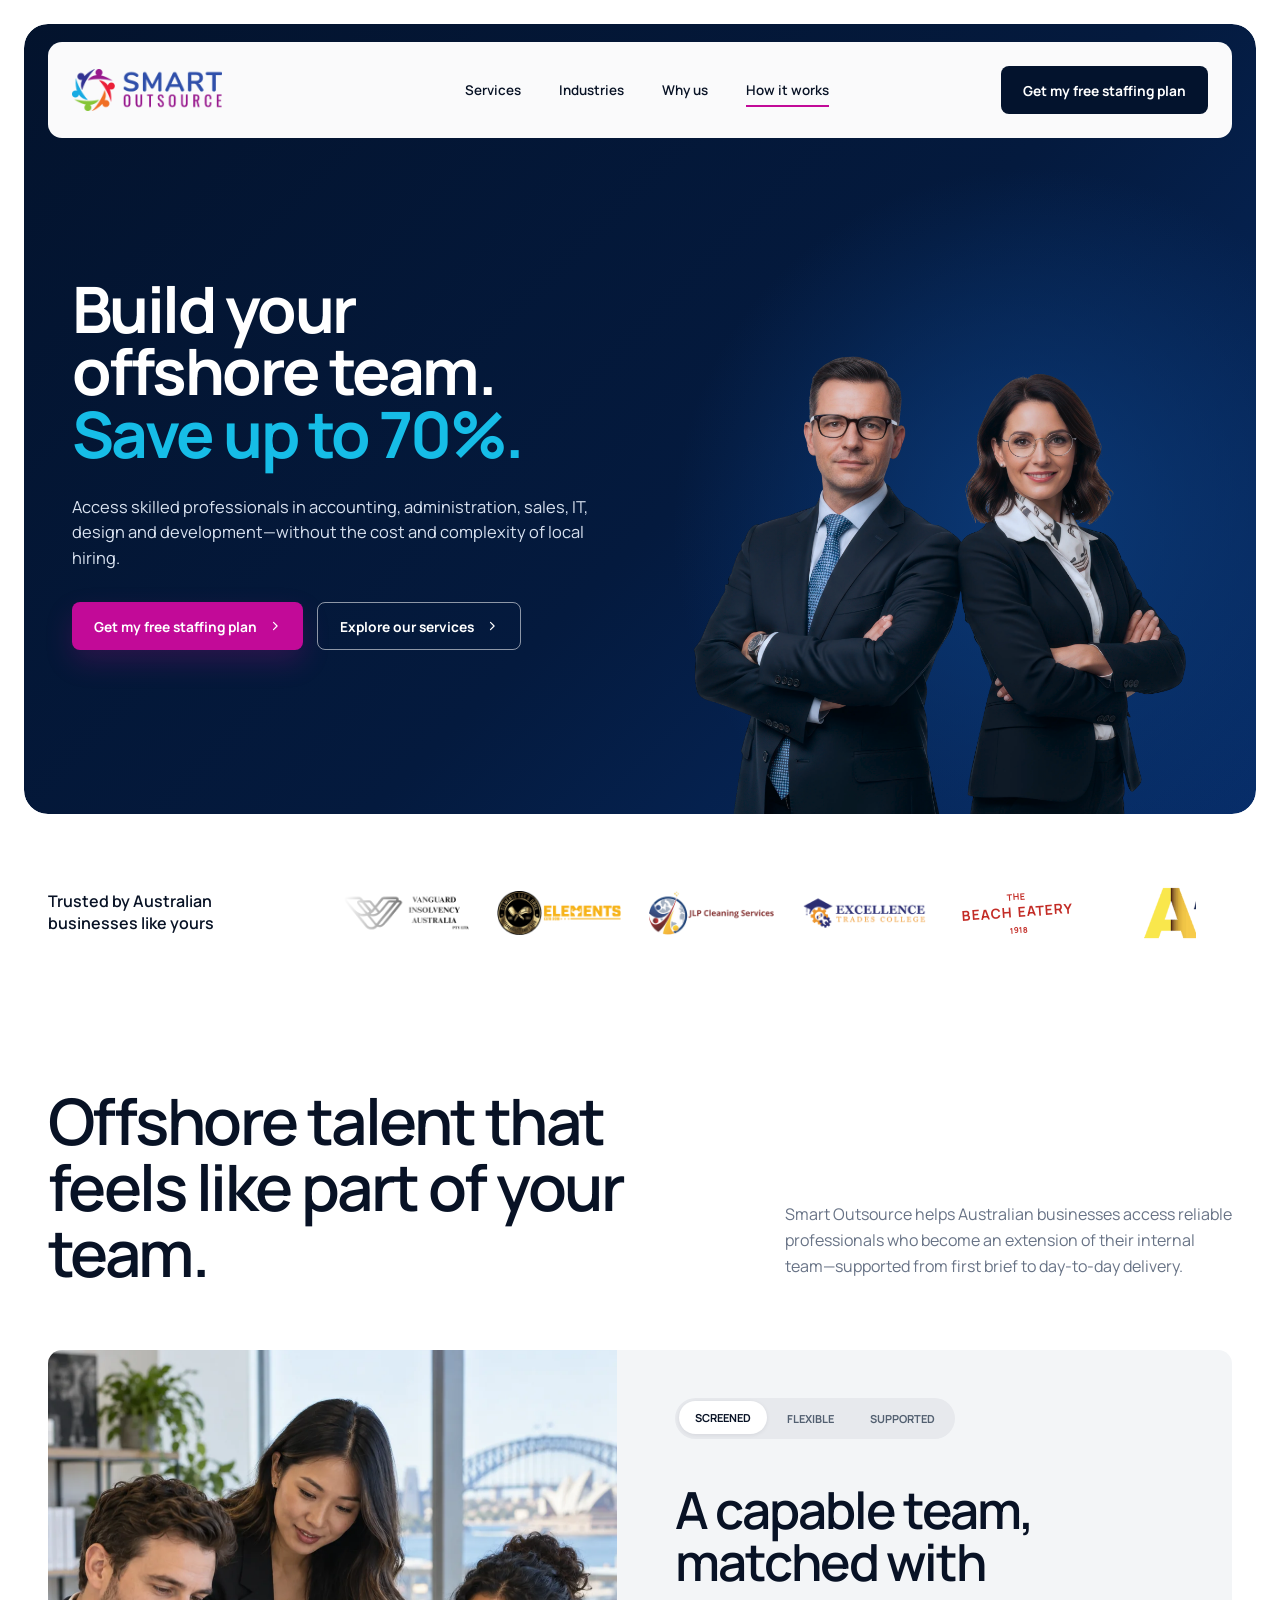
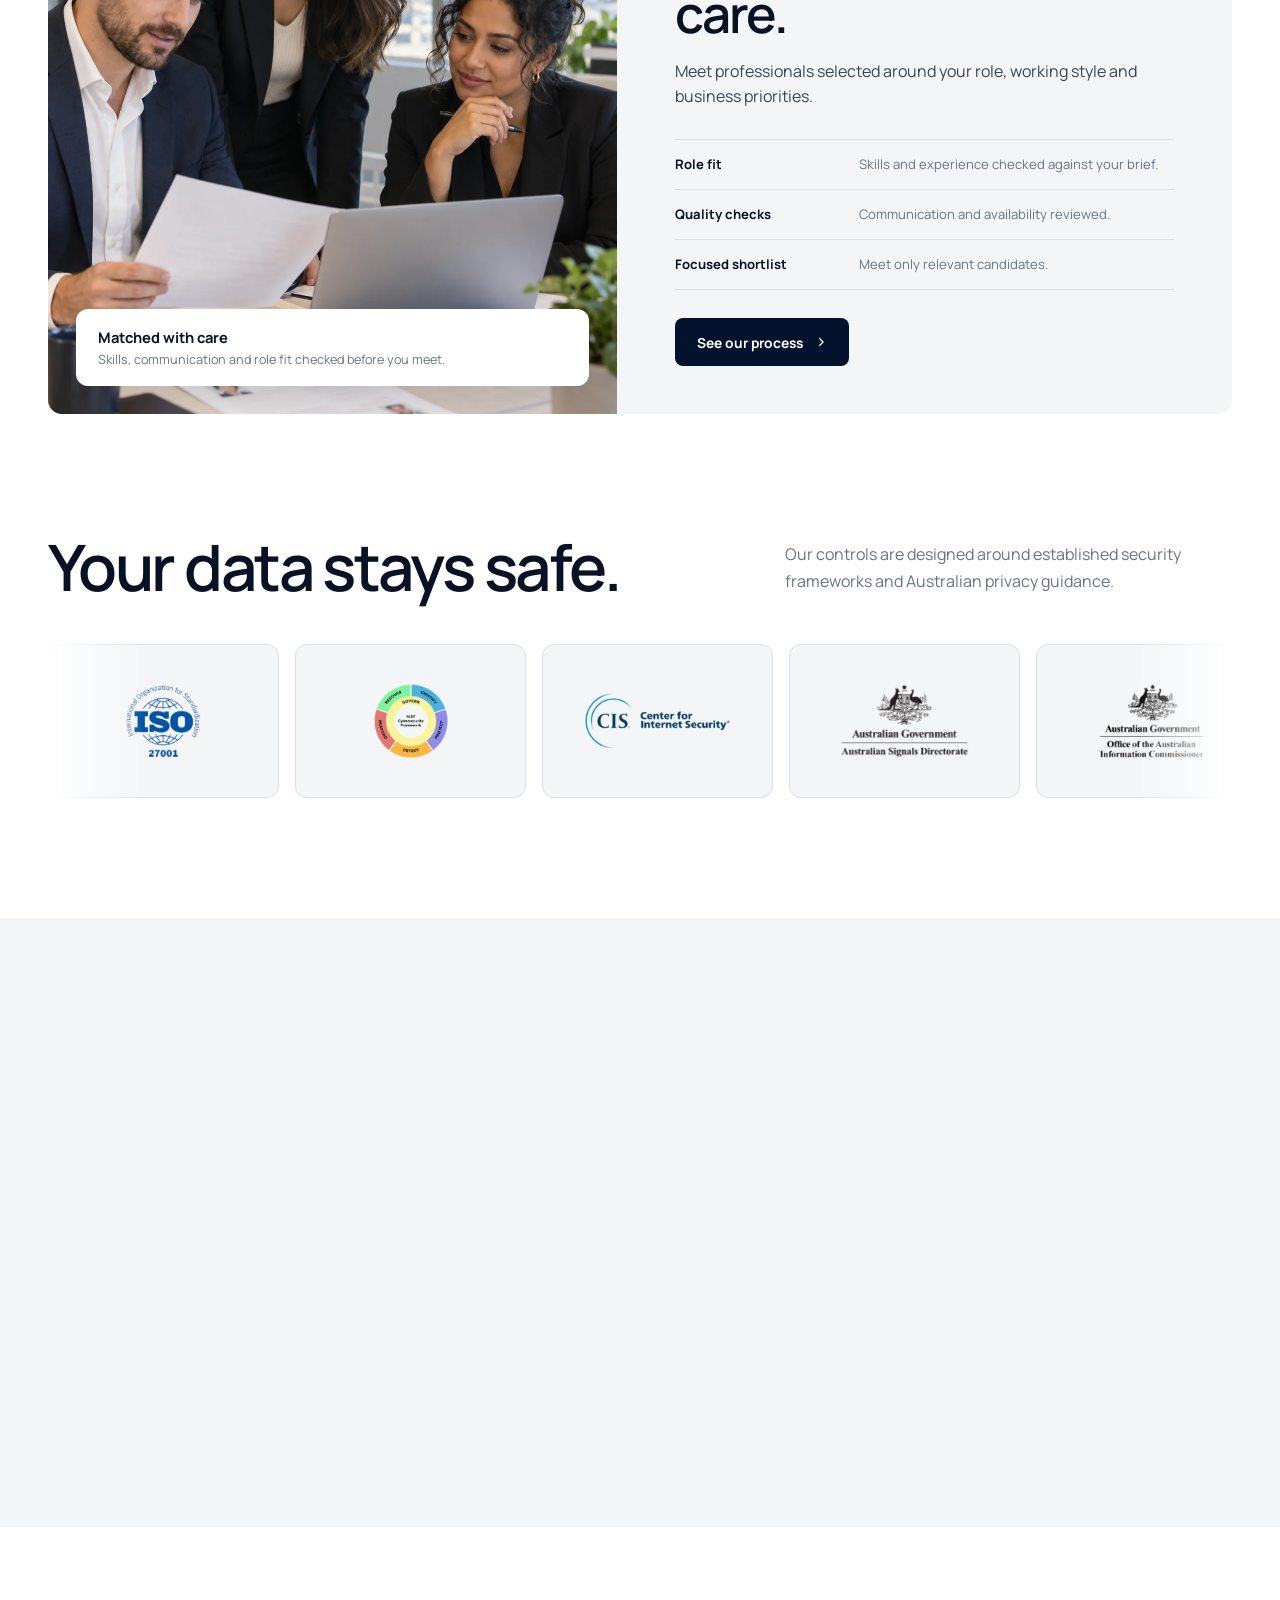
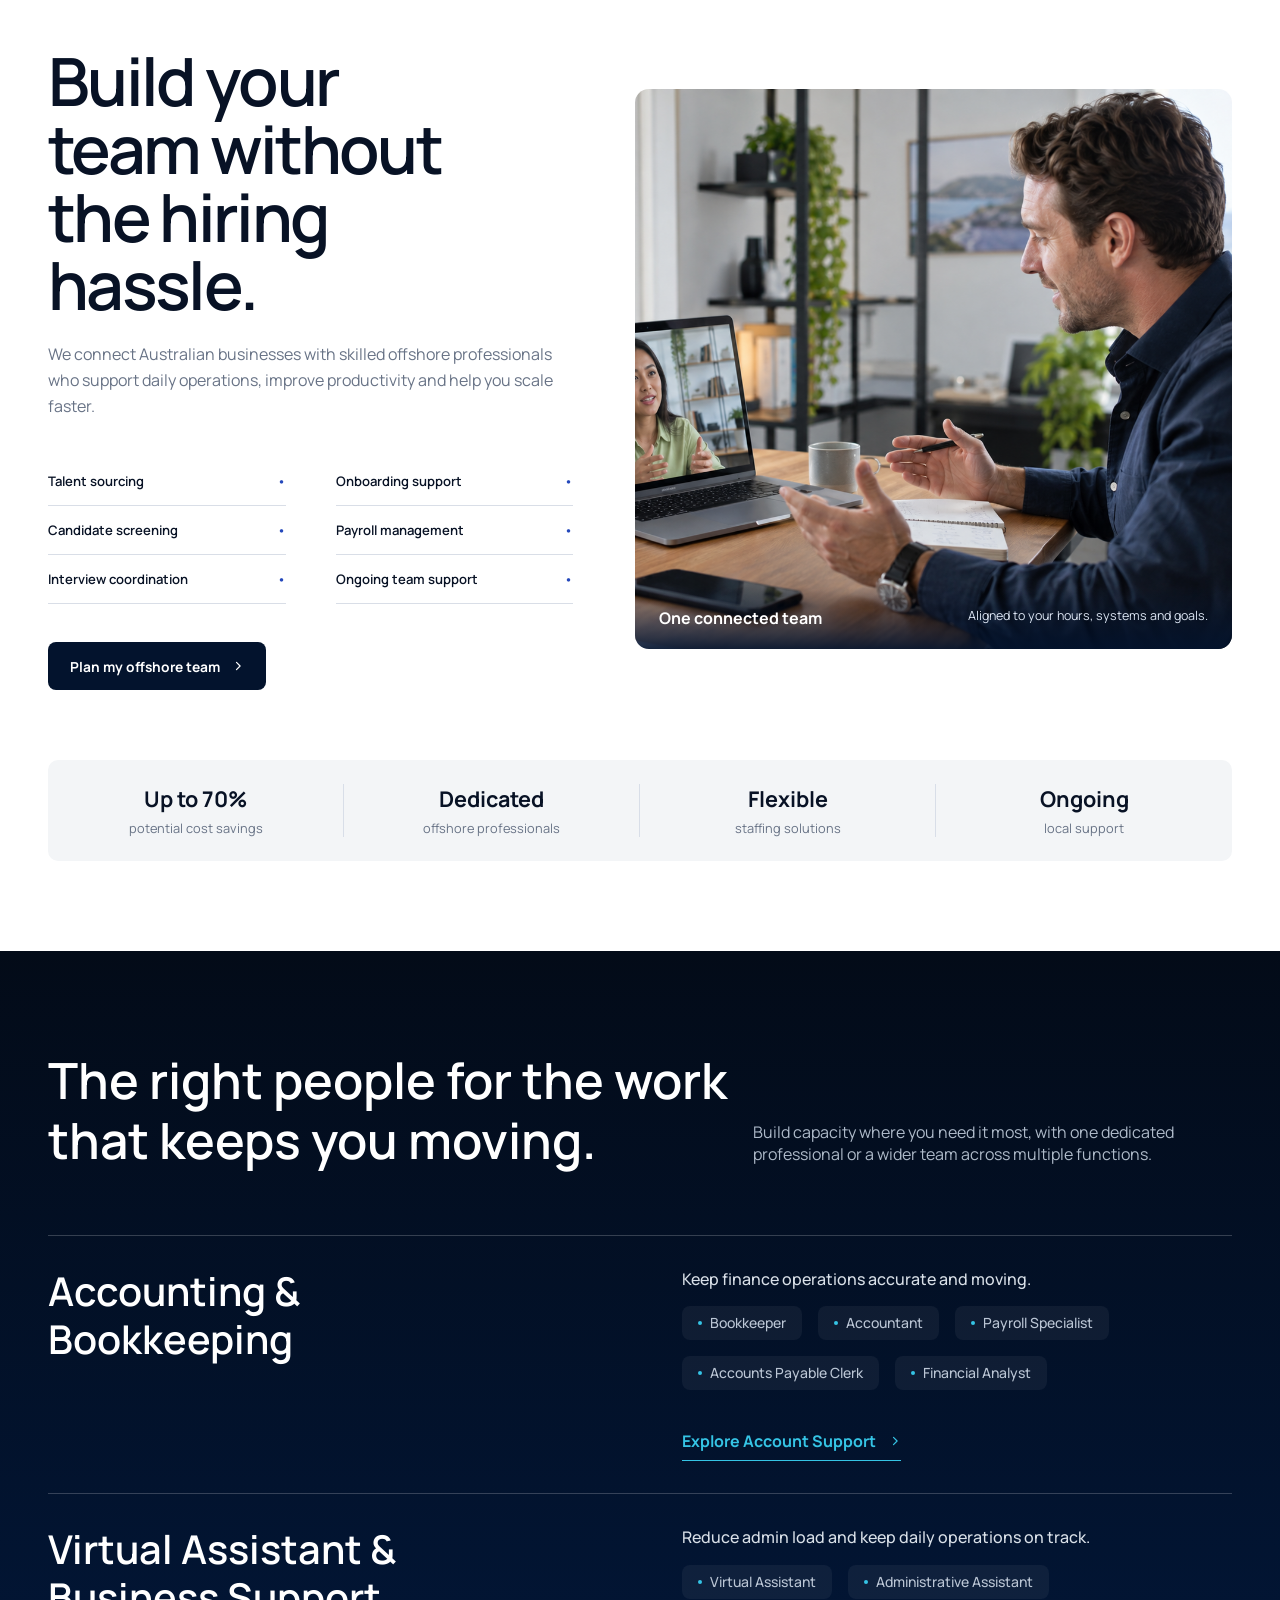
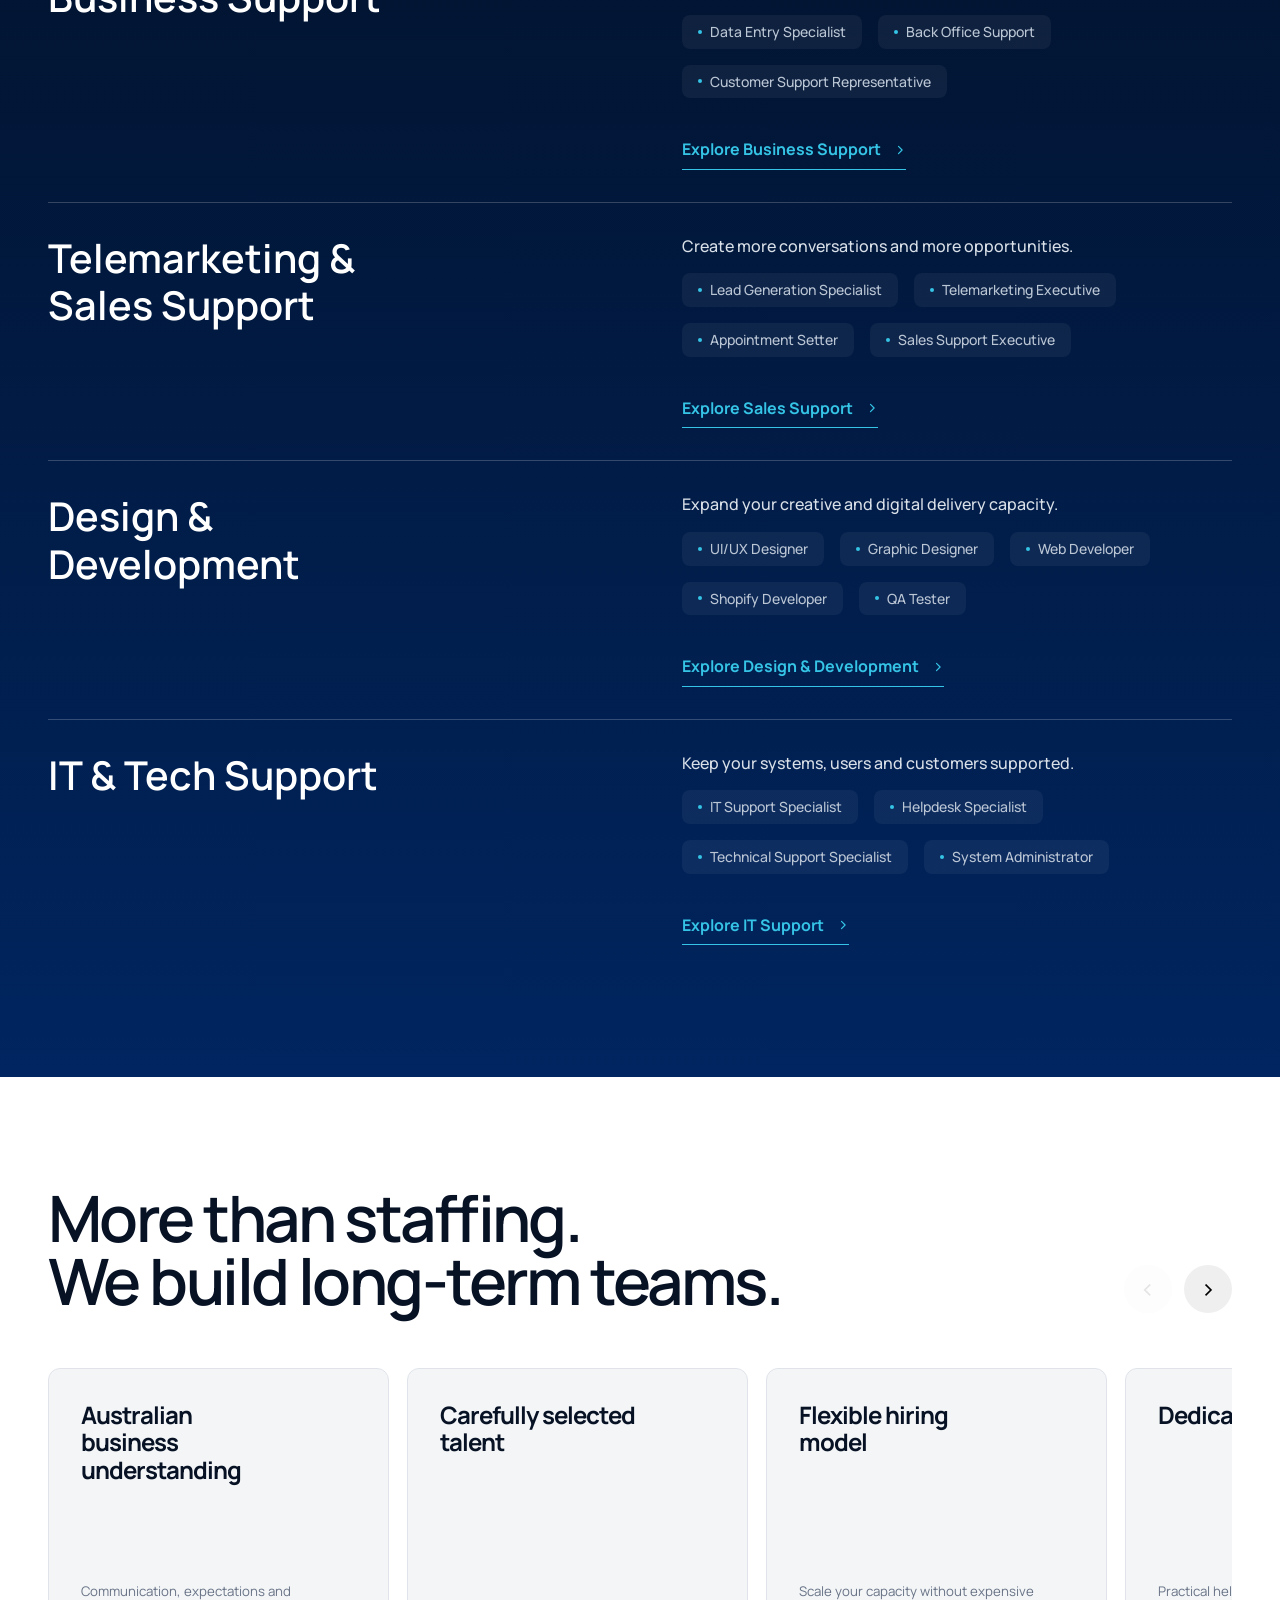
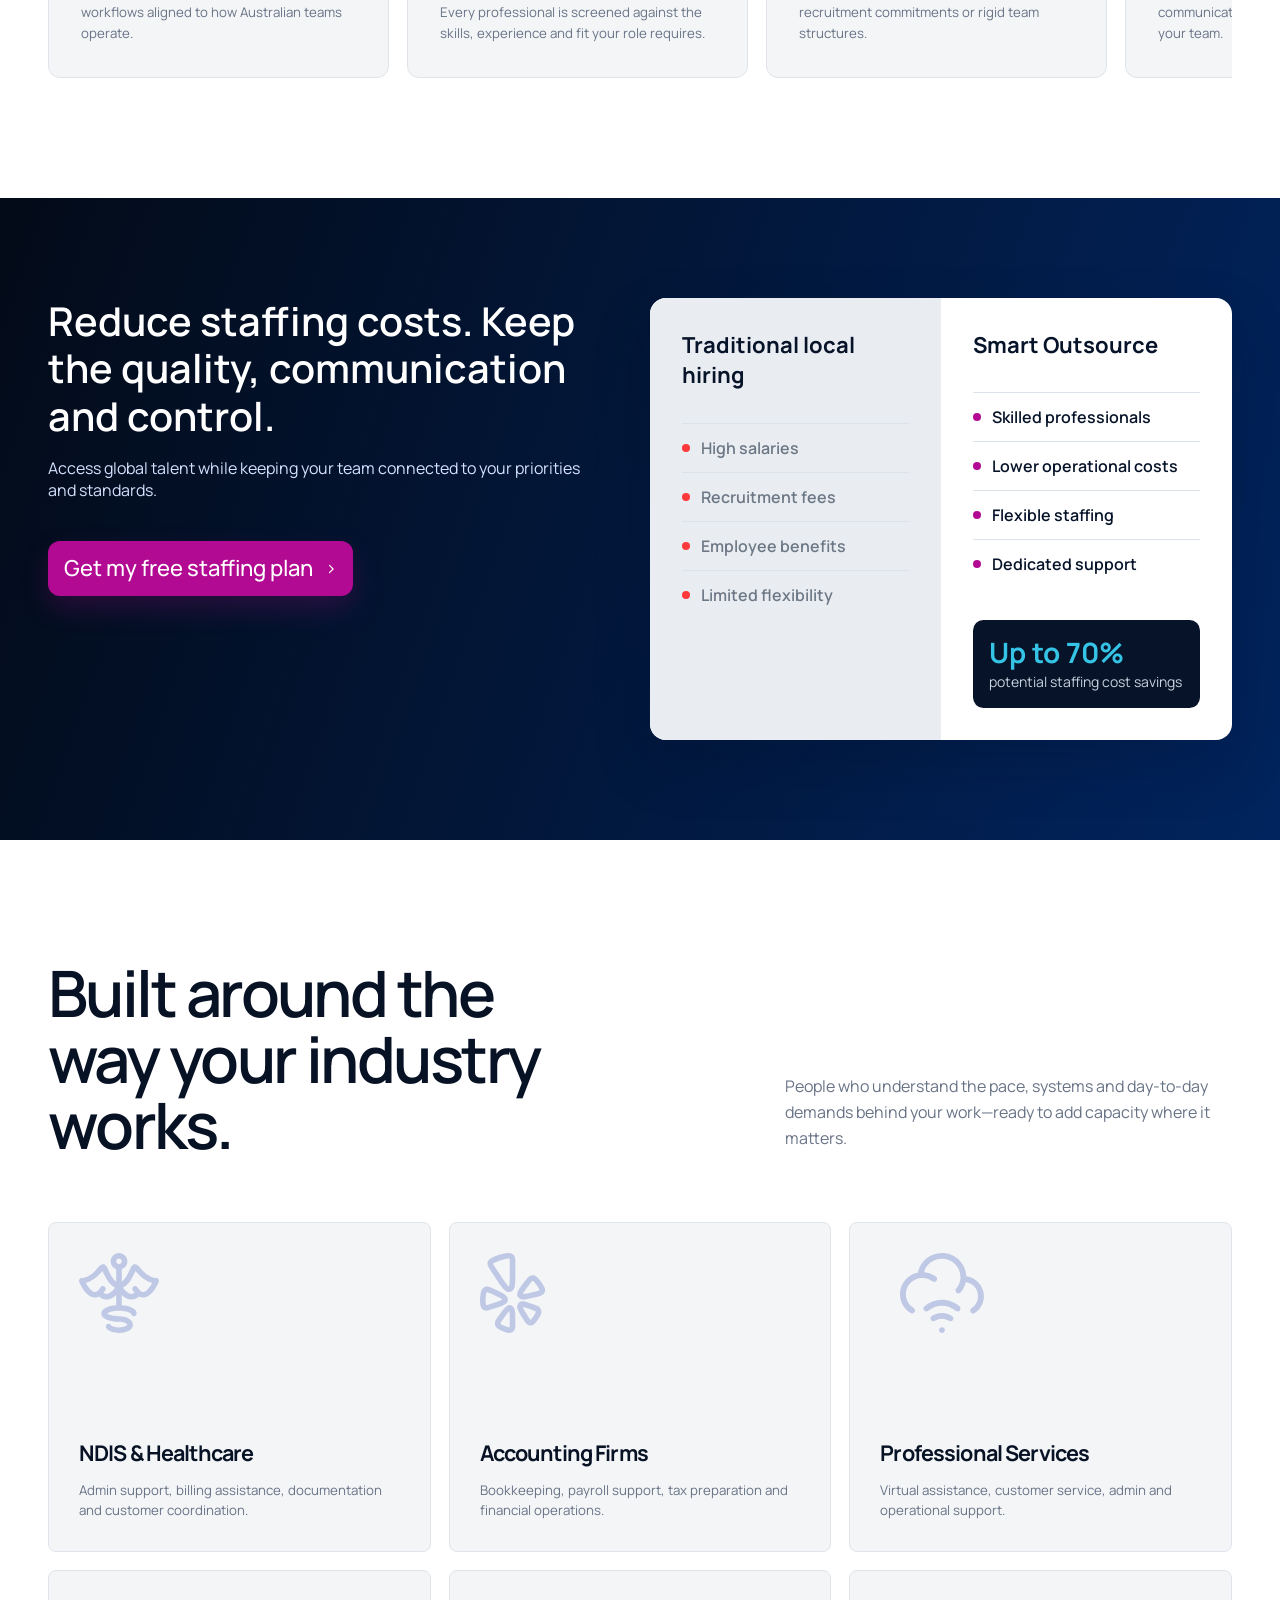
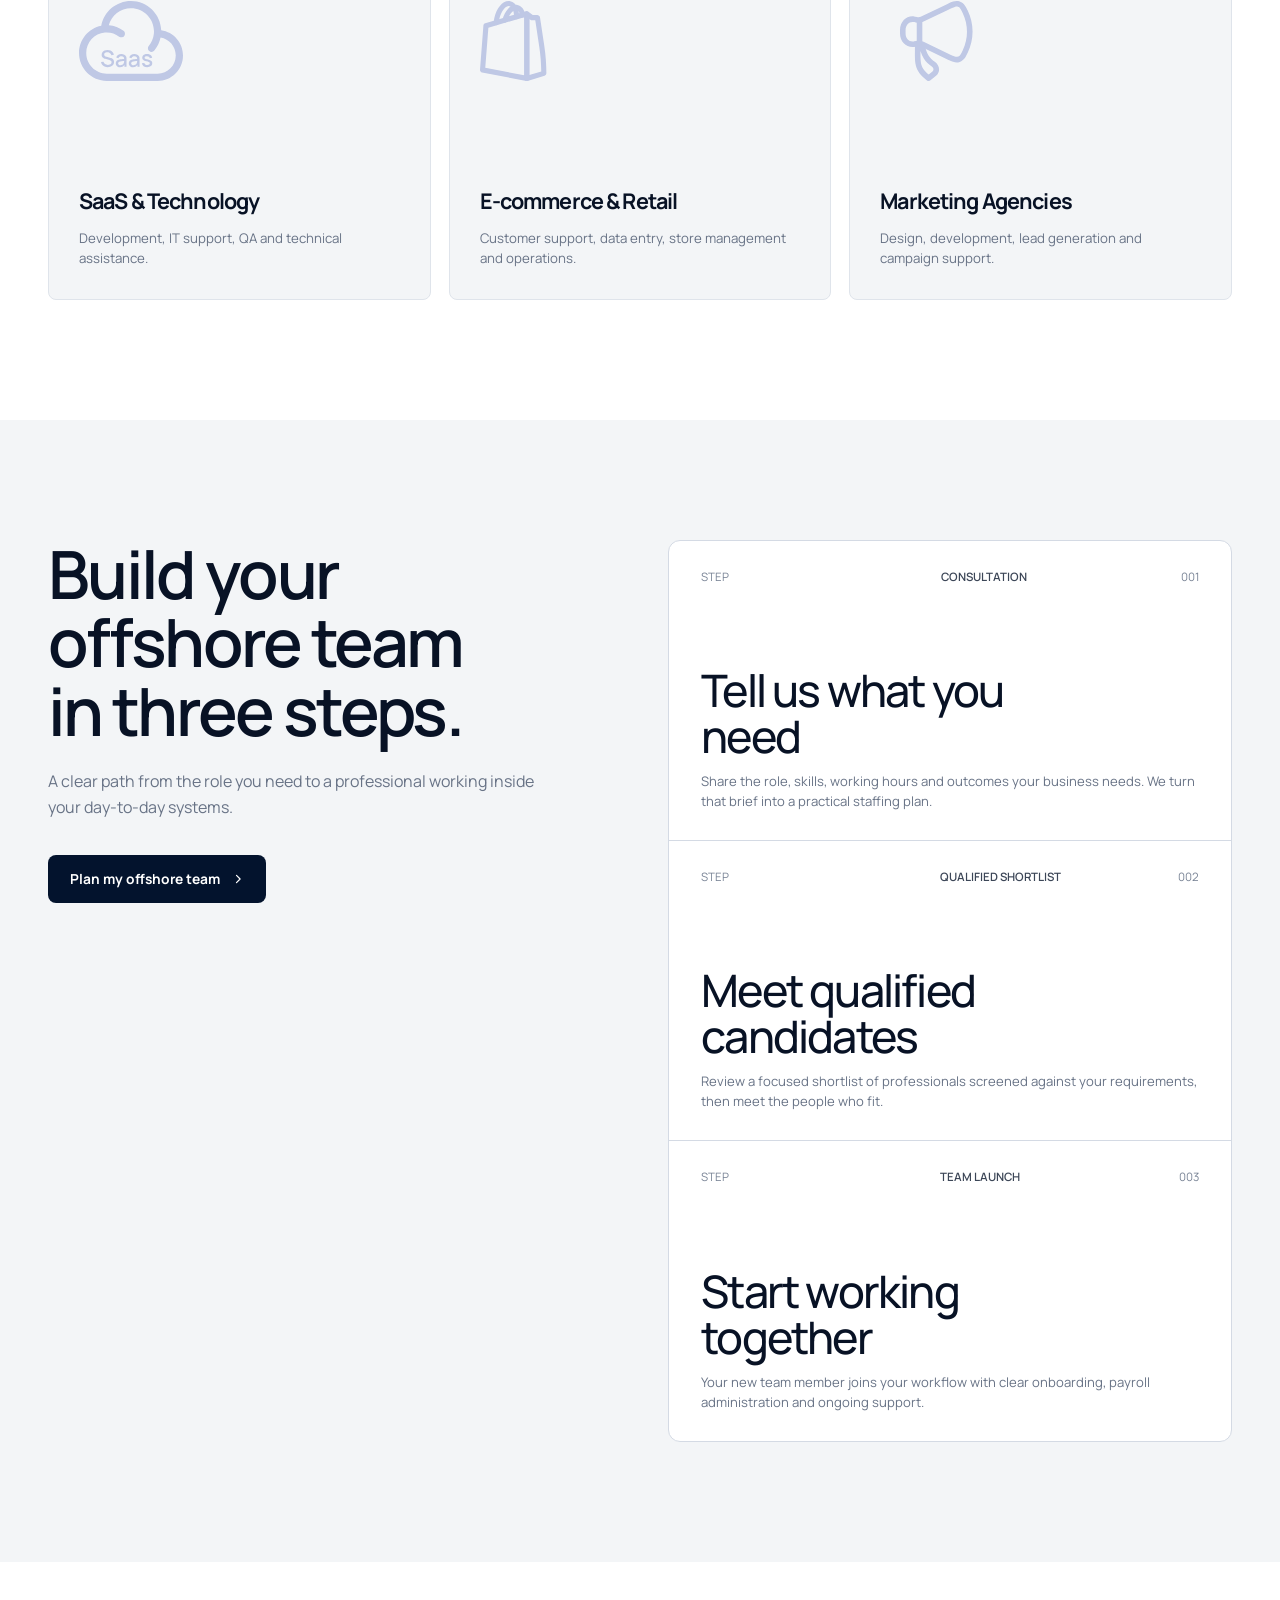
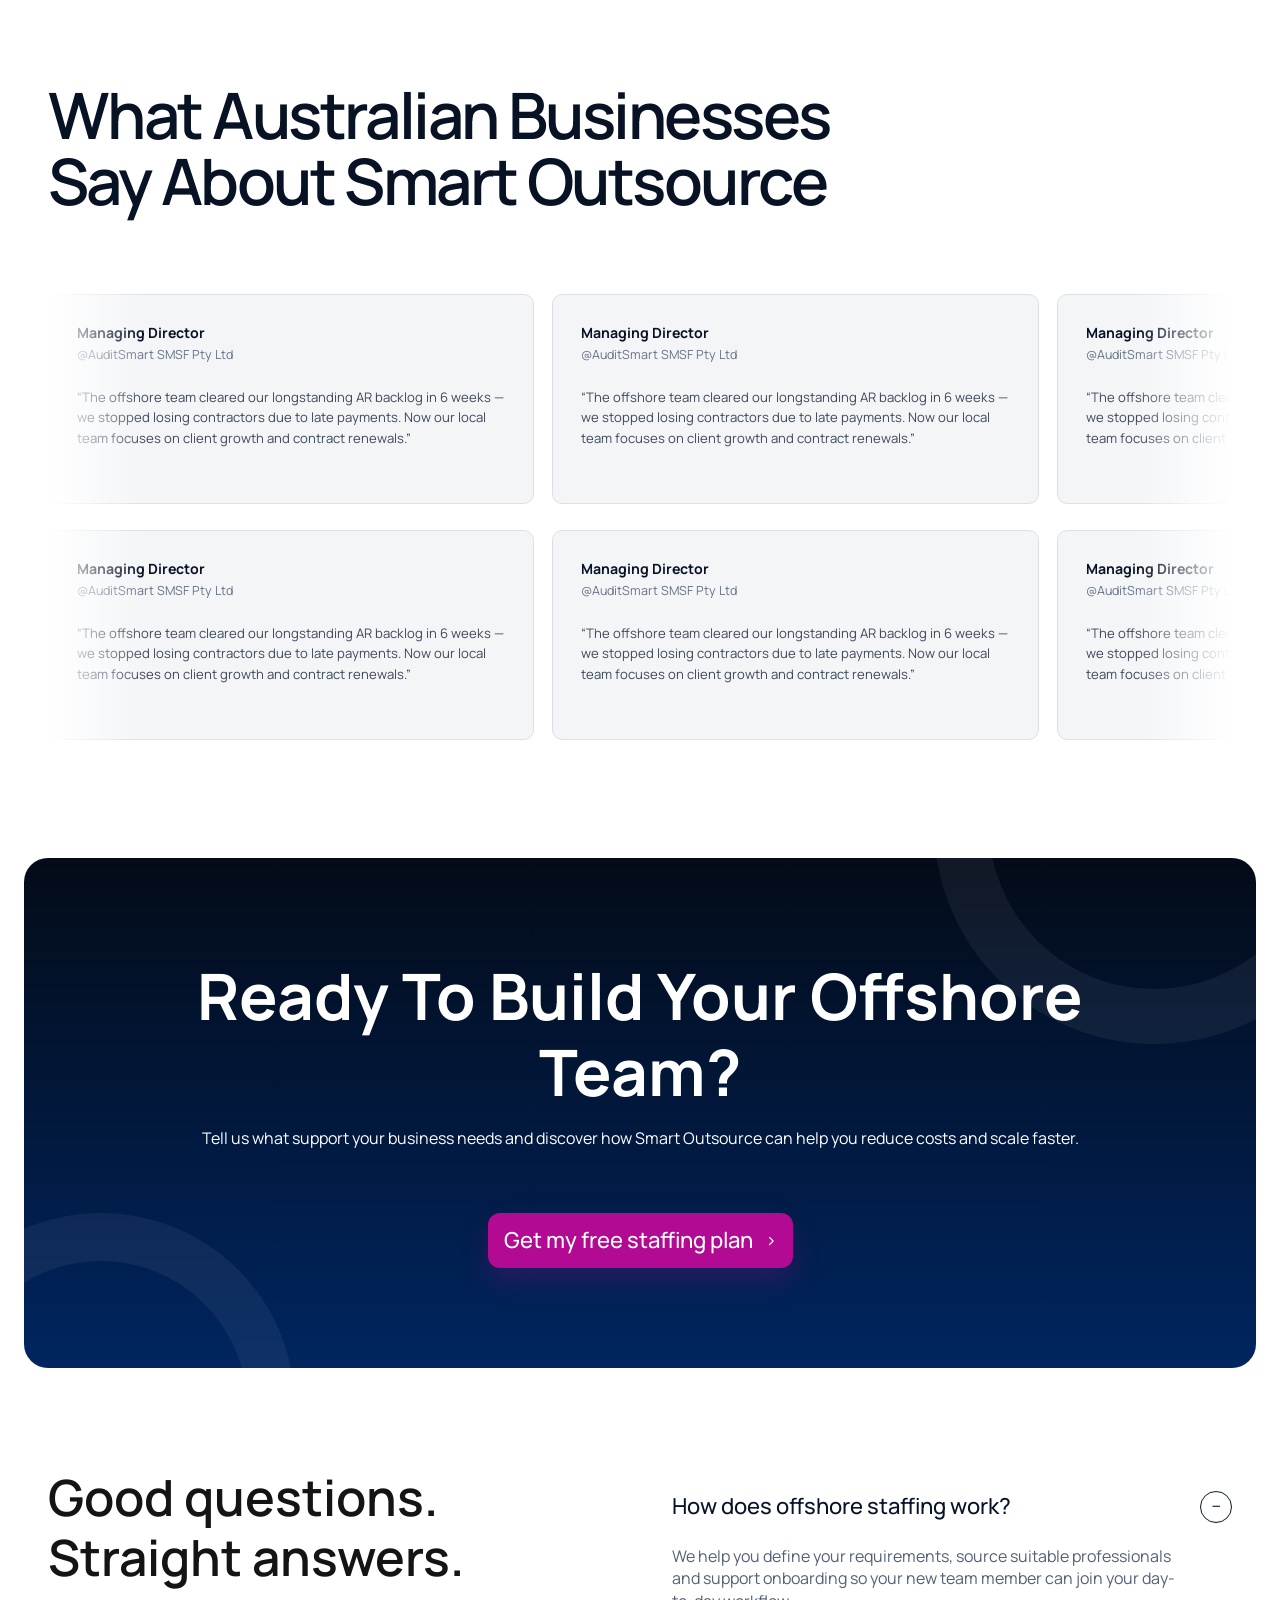
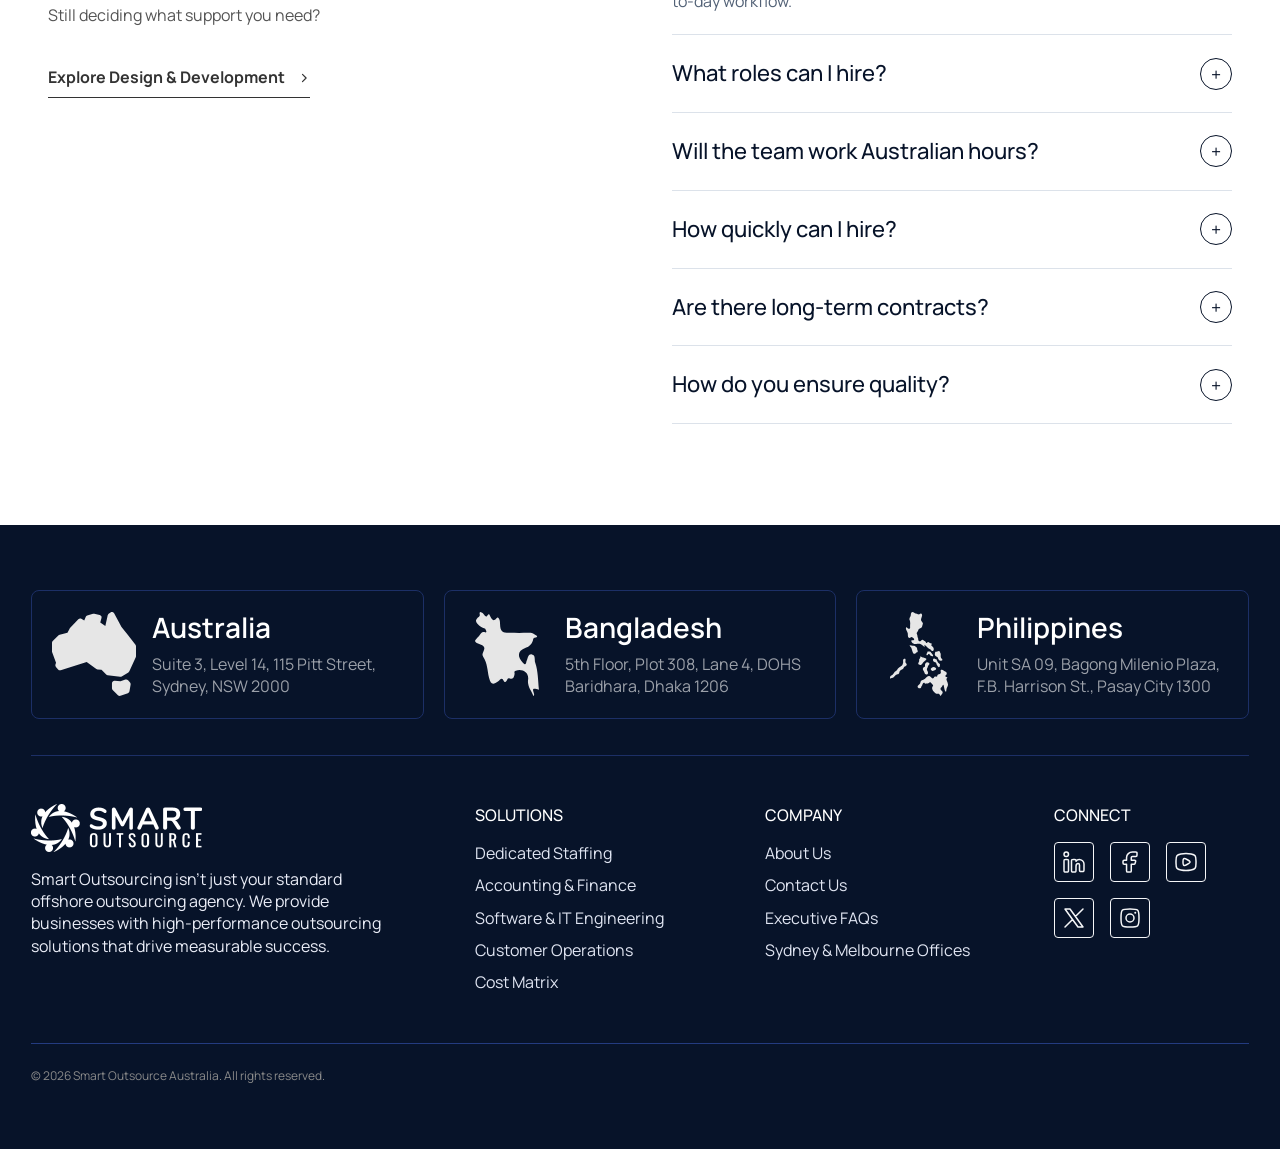
==== commit af6fdd7c: "Add files via upload" ====
--- a/index.html
+++ b/index.html
@@ -31,7 +31,7 @@
         <p>Access skilled professionals in accounting, administration, sales, IT, design and development—without the cost and complexity of local hiring.</p>
         <div class="hero-actions"><a class="button button-primary" href="#staffing-plan">Get my free staffing plan</a><a class="button button-ghost" href="#services">Explore our services</a></div>
       </div>
-      <div class="hero-visual"><img src="assets/hero-team.png" alt="Two smiling business professionals in suits standing with arms crossed" width="1024" height="1024" fetchpriority="high"></div>
+      <div class="hero-visual"><img src="assets/hero-team.png" alt="Two smiling business professionals in suits standing with arms crossed" width="560" height="525" fetchpriority="high"></div>
     </section>
 
     <section class="client-strip" aria-label="Trusted by Australian businesses">
@@ -45,7 +45,7 @@
     </section>
 
     <section class="trust section-shell" aria-labelledby="trust-title">
-      <div class="section-lead split-lead"><h2 id="trust-title">Offshore talent that feels like part of your team.</h2><p>Smart Outsource helps Australian businesses access reliable professionals who become an extension of their internal team—supported from first brief to day-to-day delivery.</p></div>
+      <div class="section-lead split-lead trust-lead"><h2 id="trust-title">Offshore talent that feels like part of your team.</h2><p>Smart Outsource helps Australian businesses access reliable professionals who become an extension of their internal team—supported from first brief to day-to-day delivery.</p></div>
       <div class="trust-feature">
         <div class="trust-visual">
           <img class="is-active" data-trust-image="screened" src="assets/trust-screened.webp" alt="A recruitment team reviewing candidates together" width="548" height="673" aria-hidden="false">
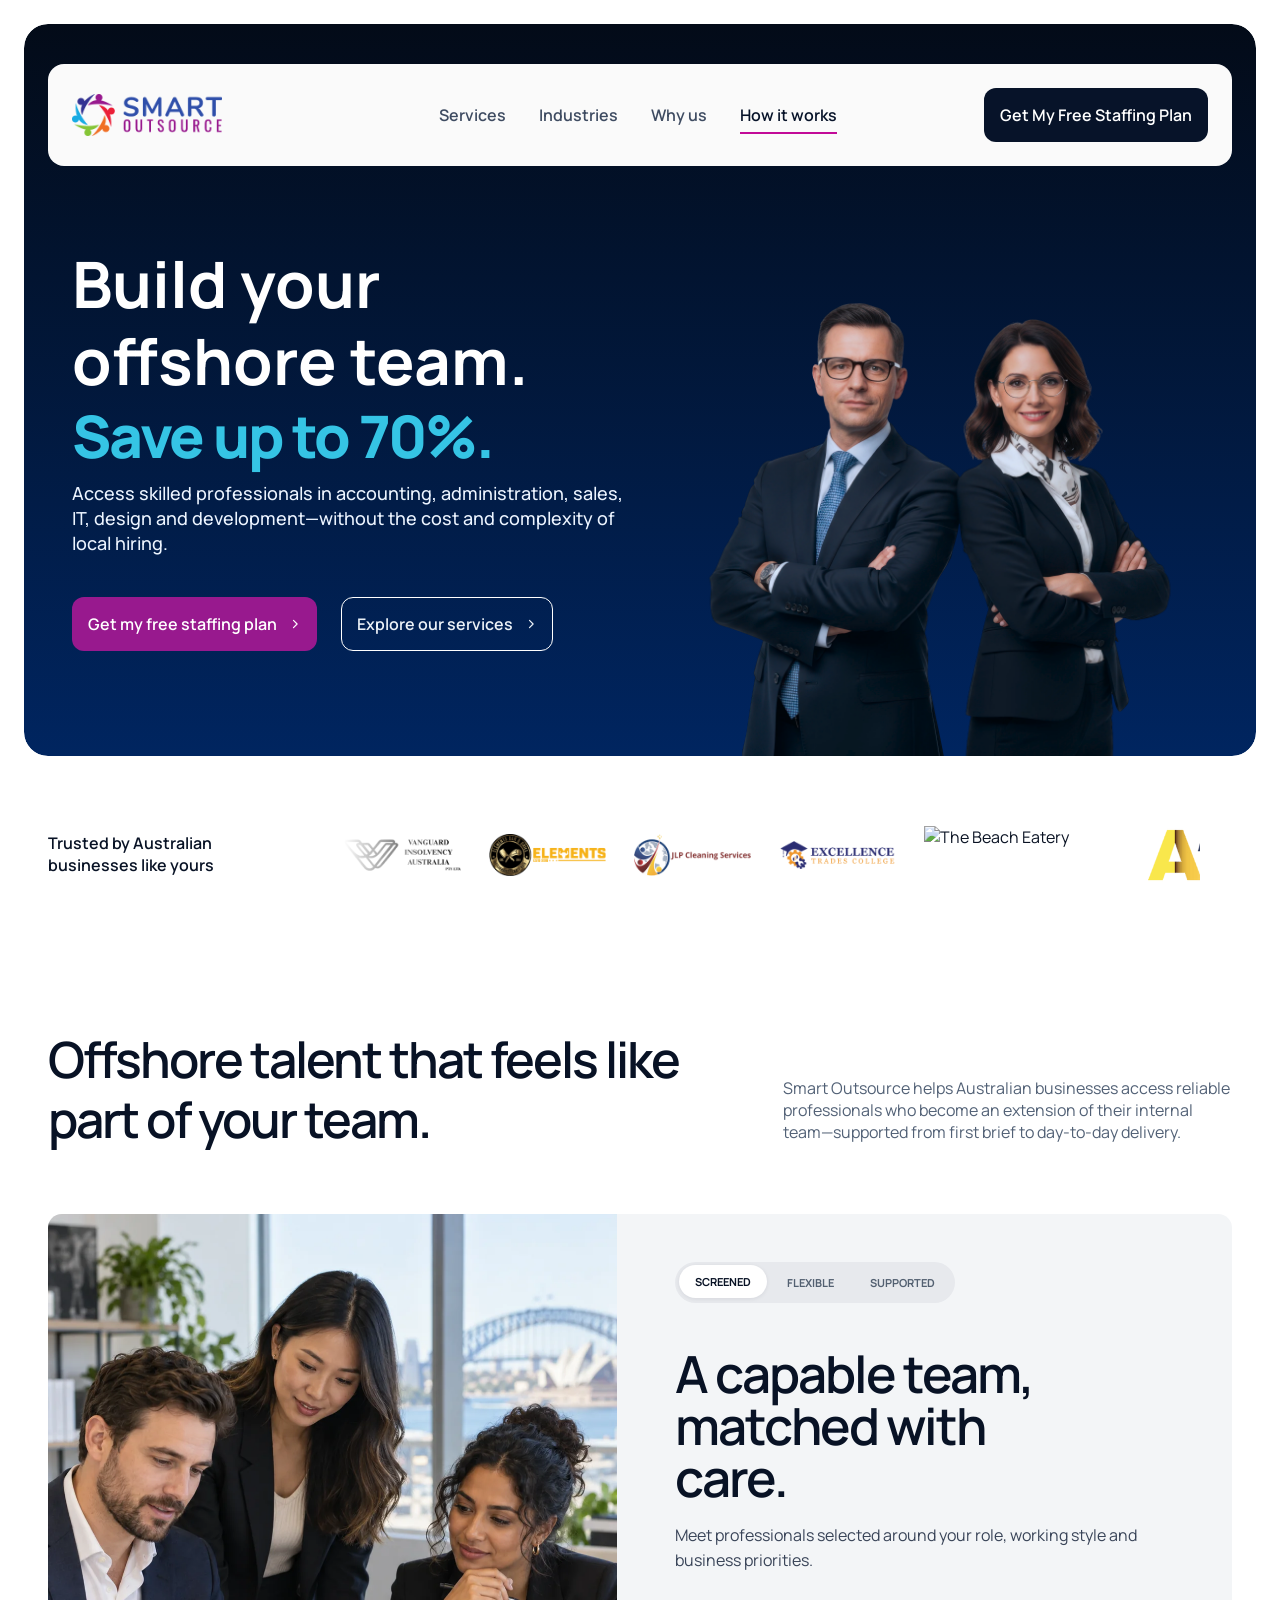
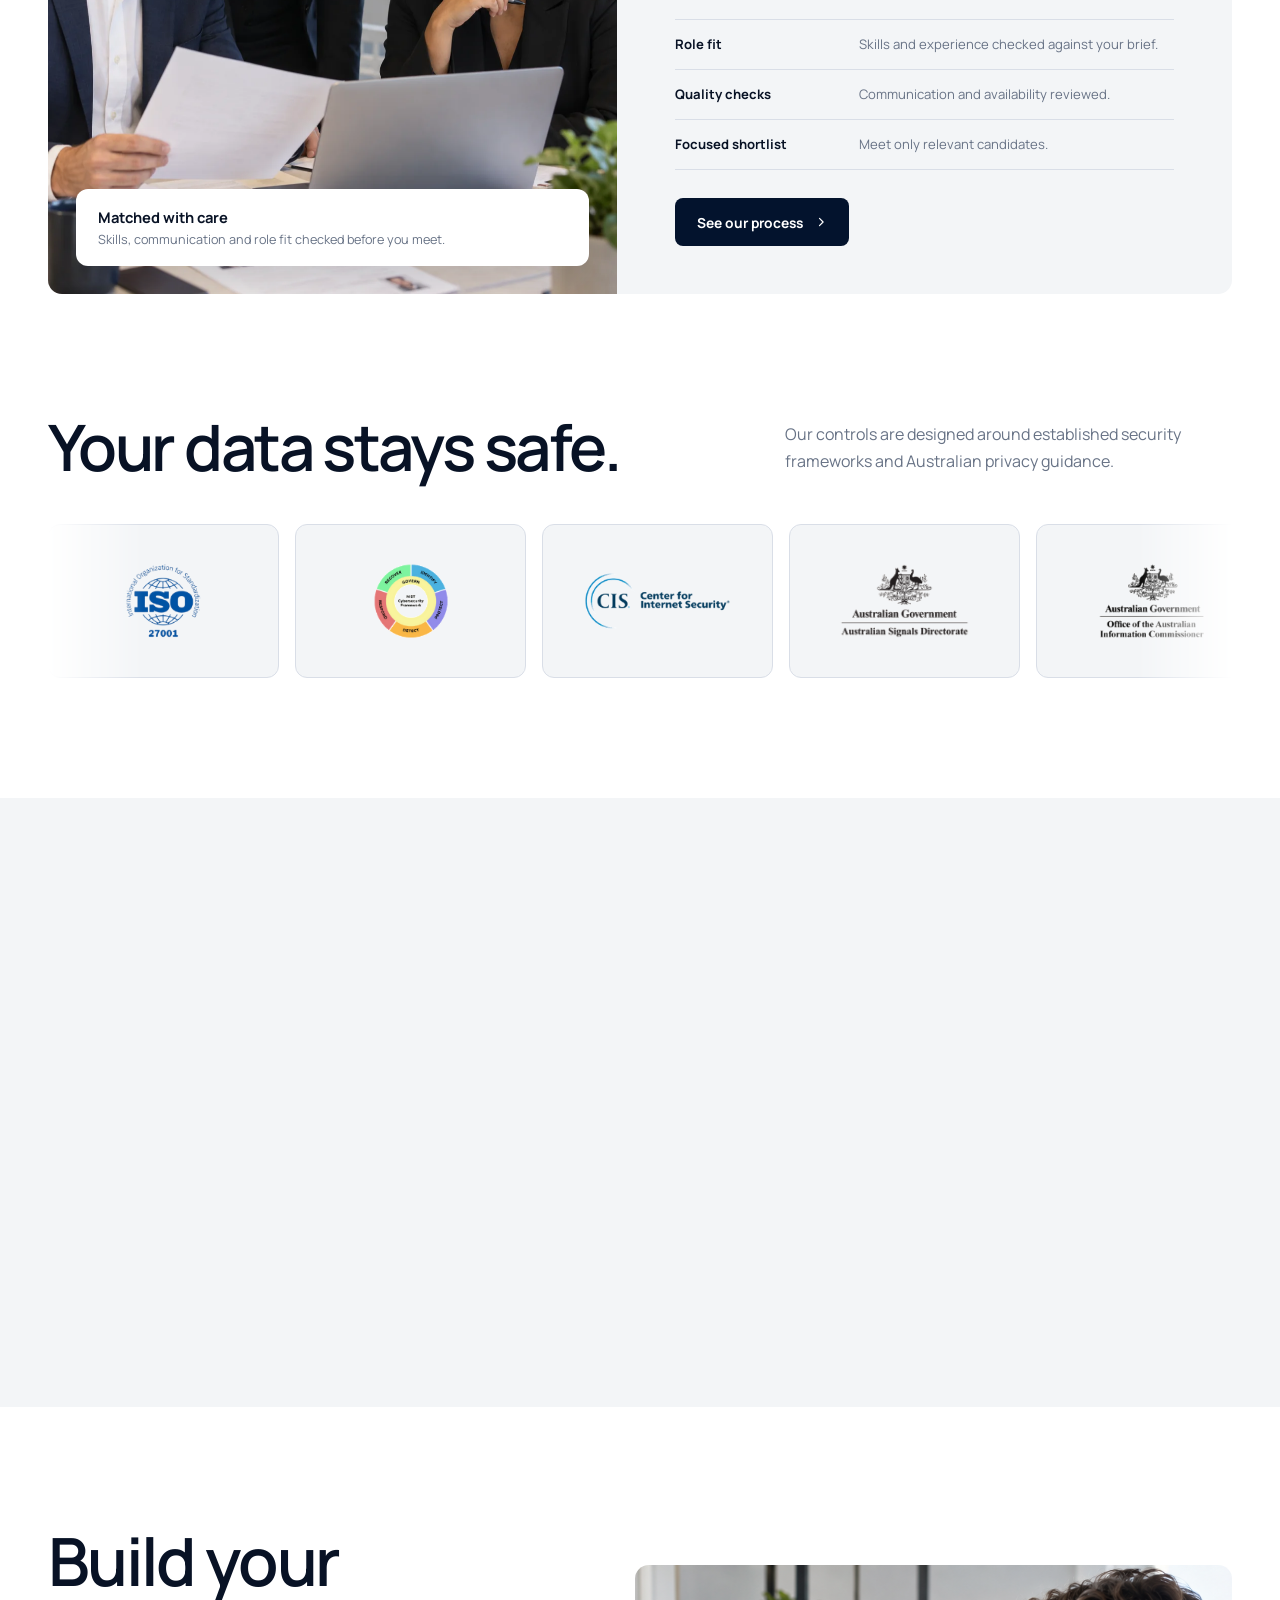
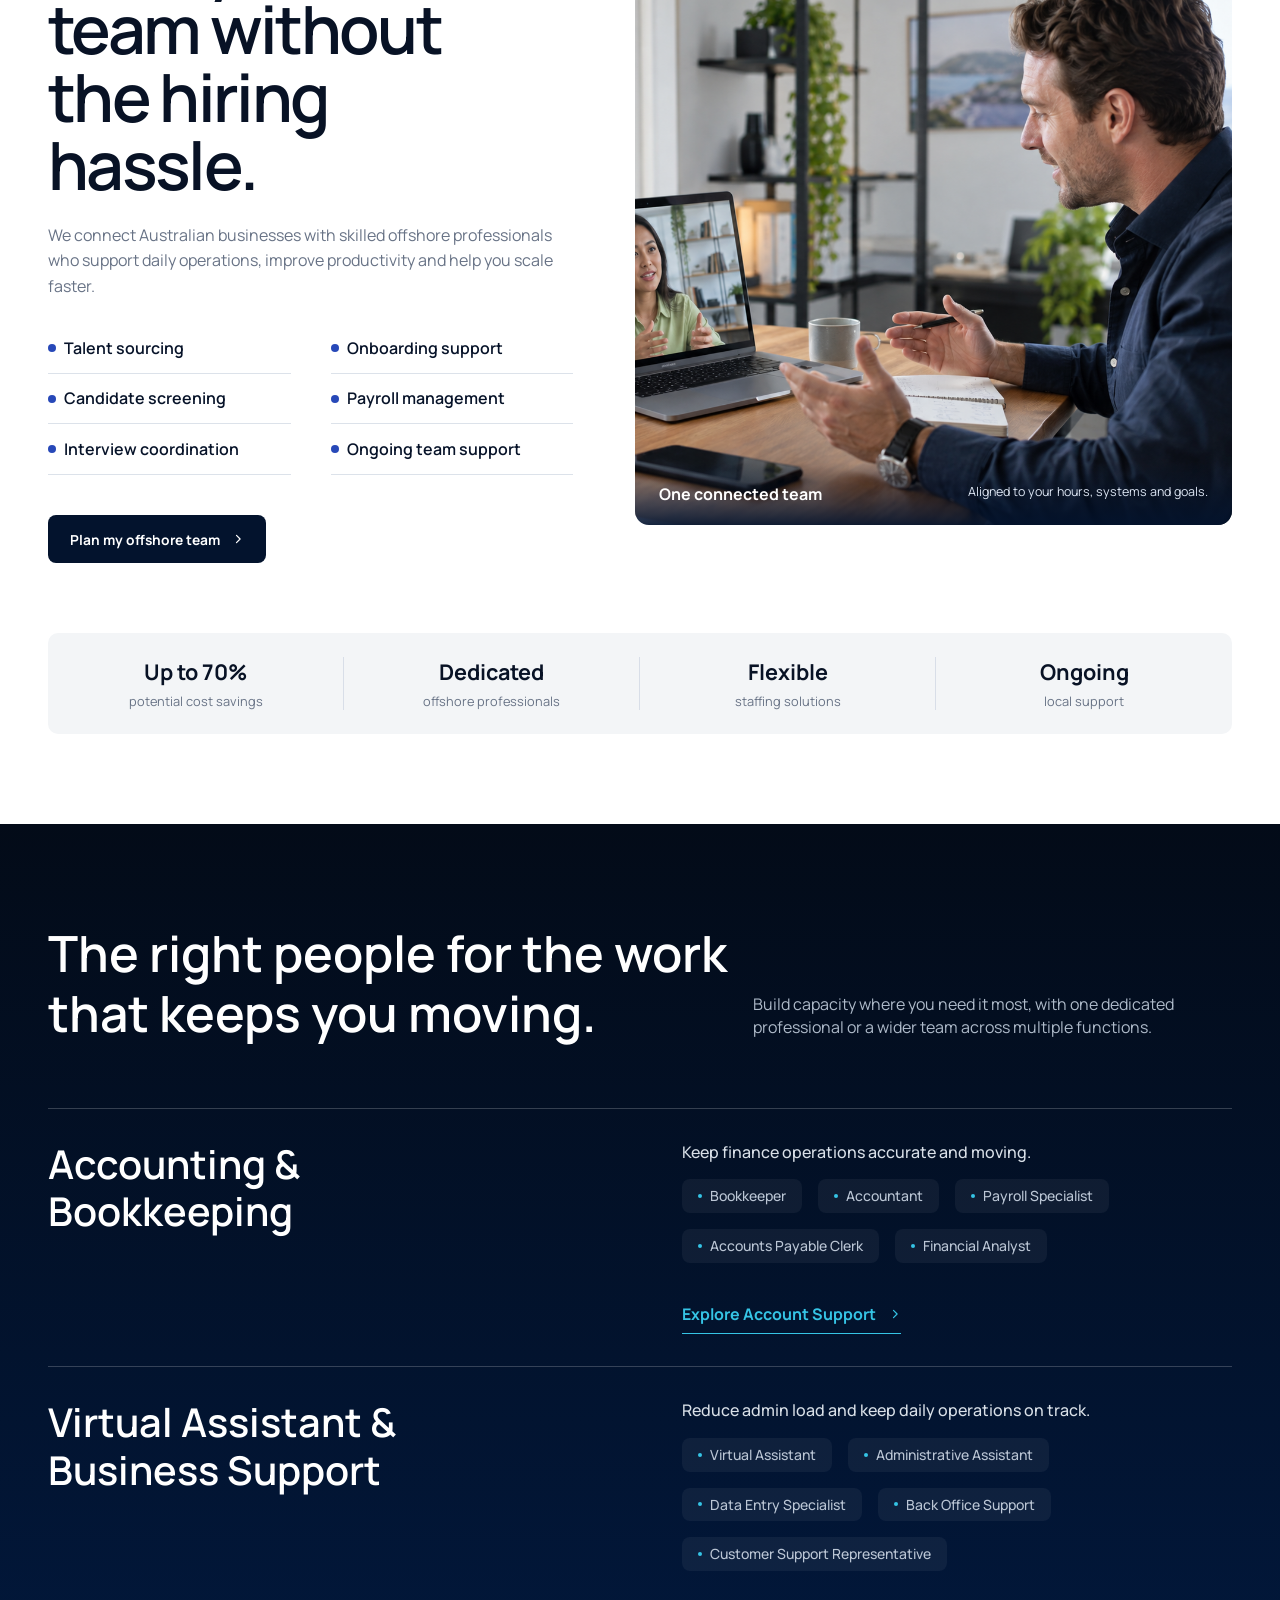
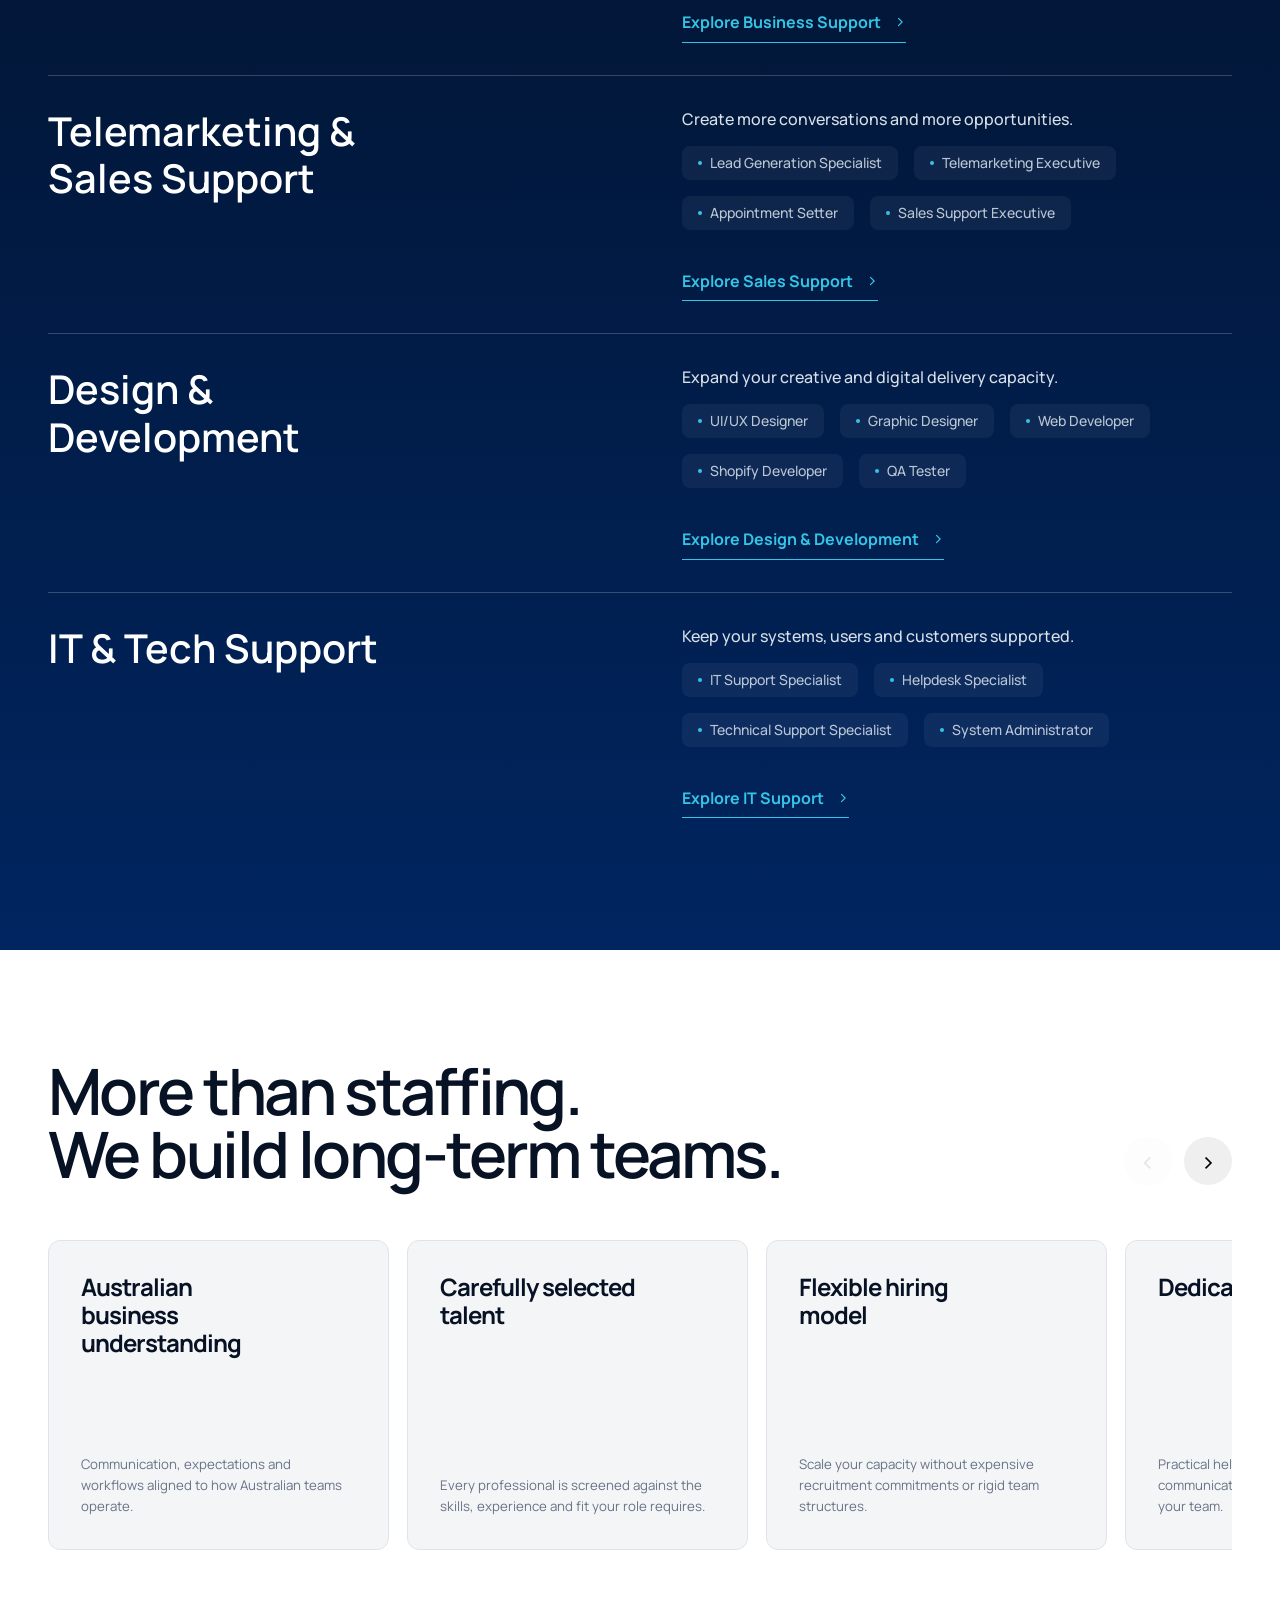
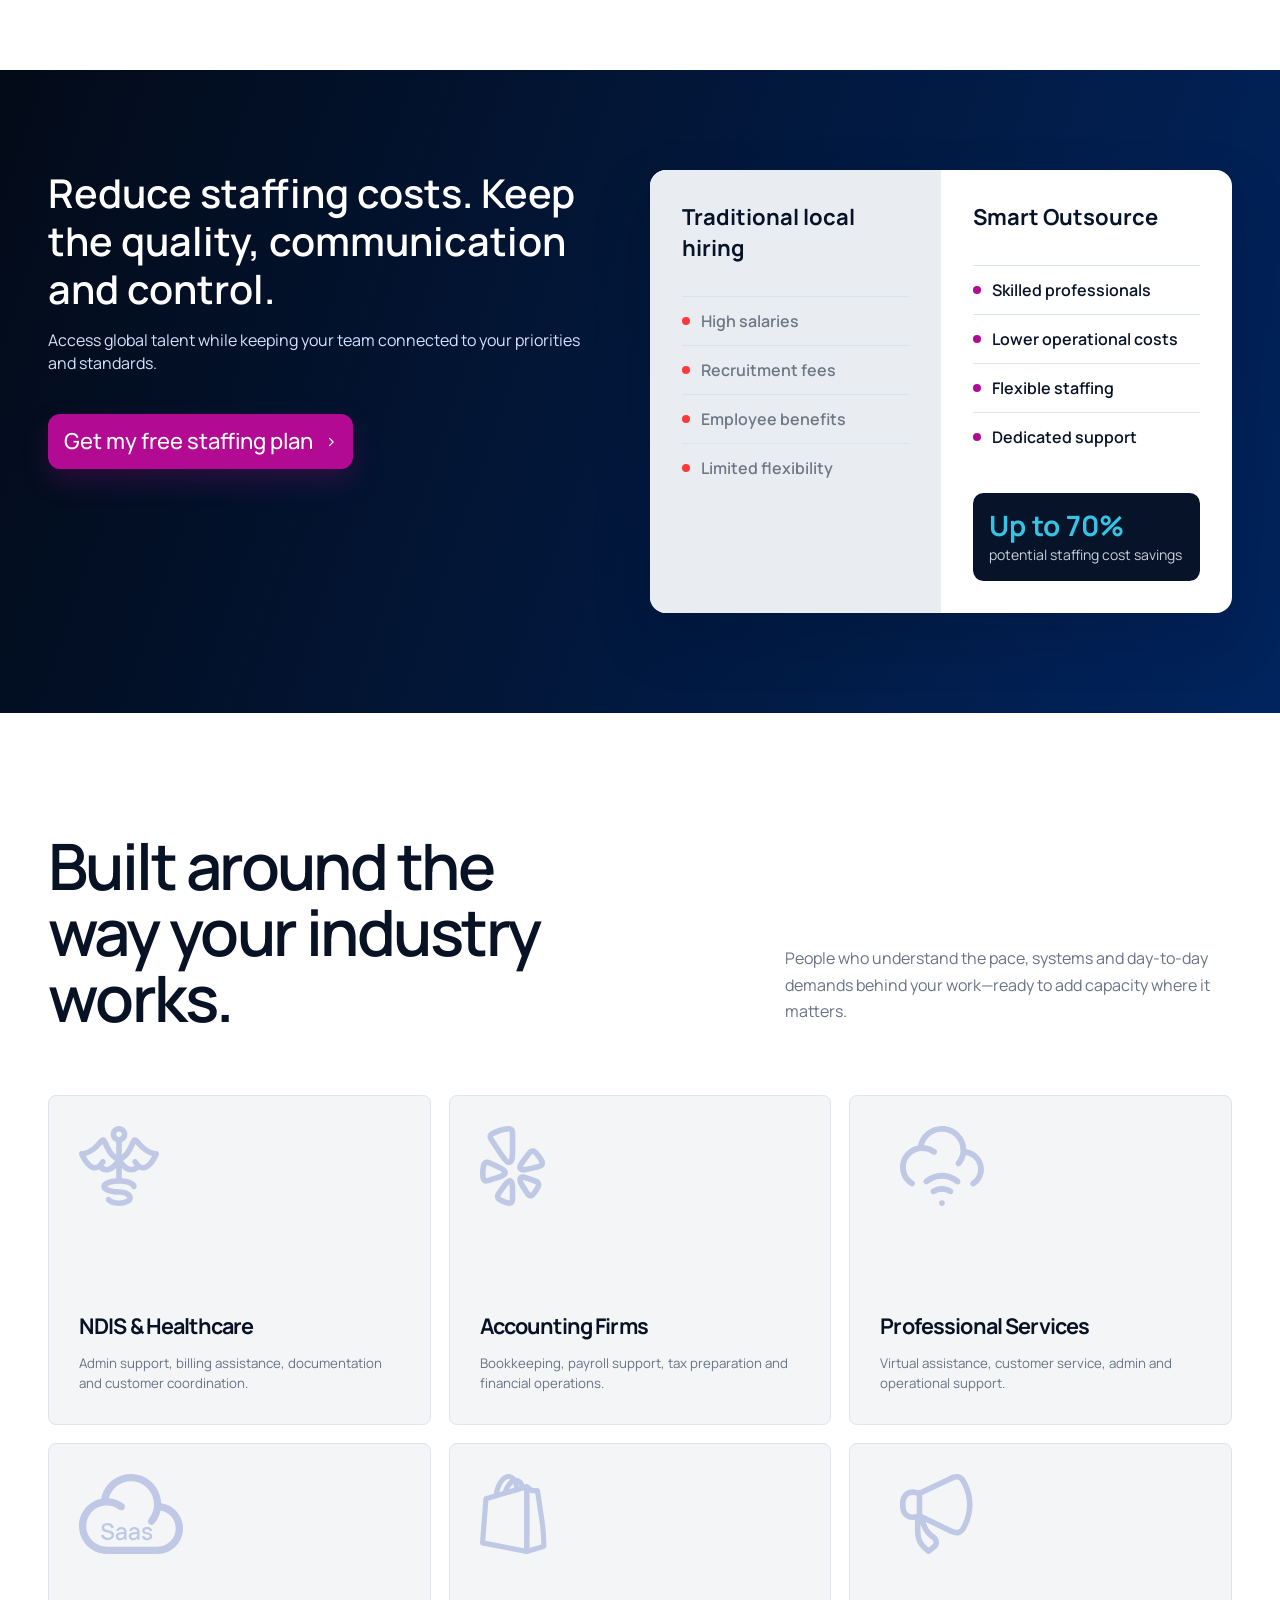
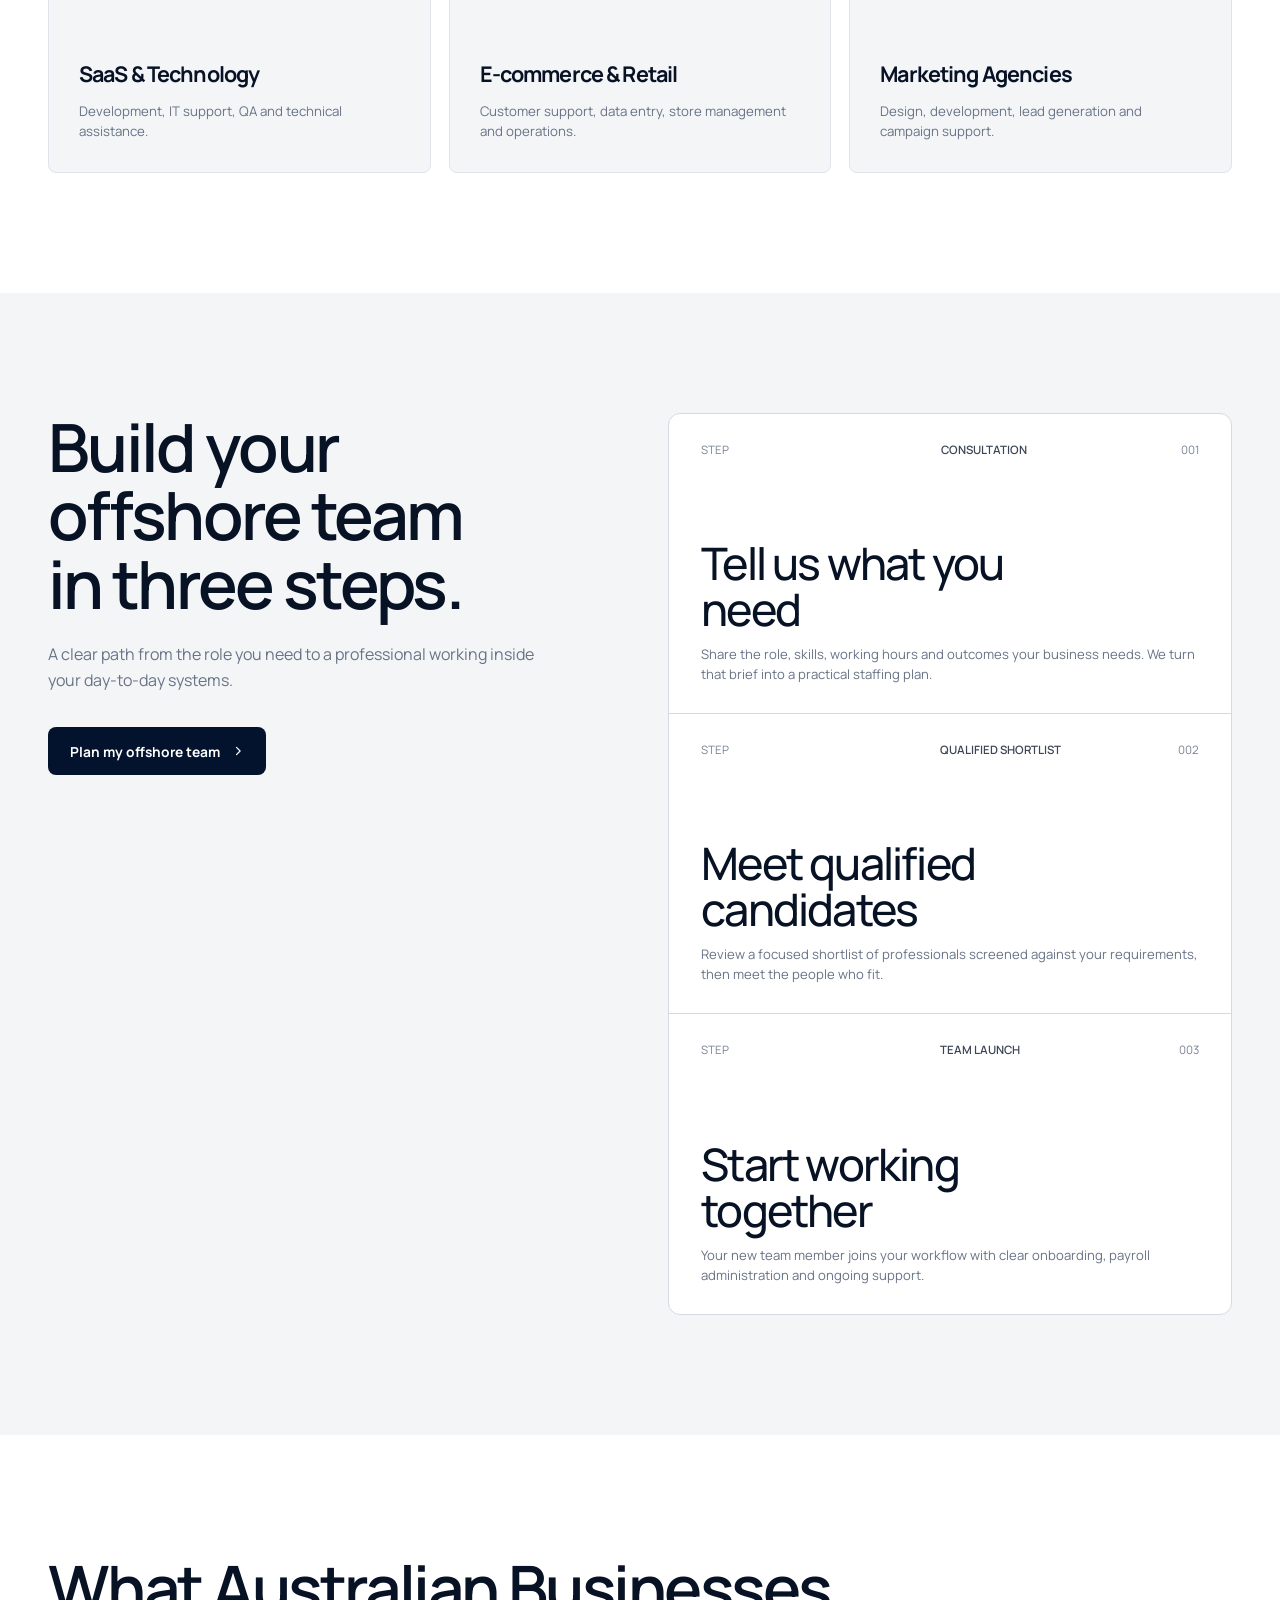
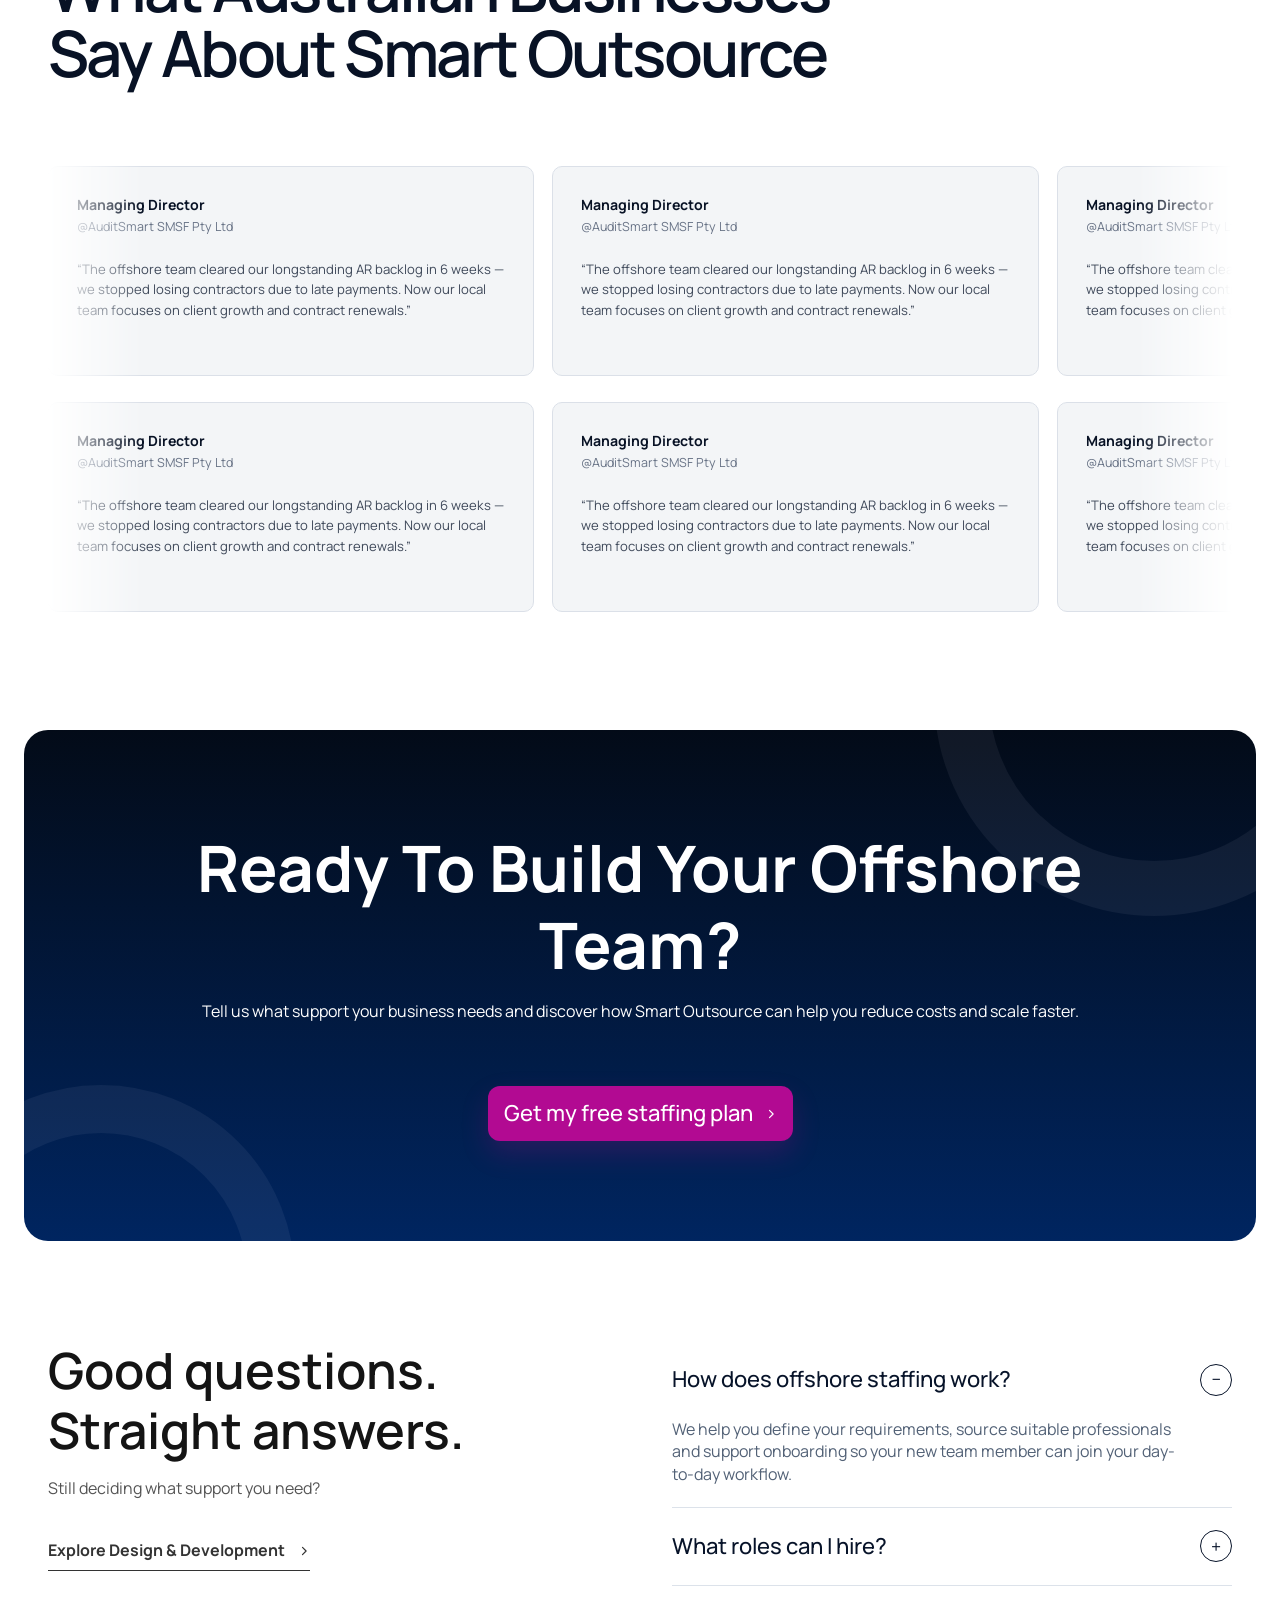
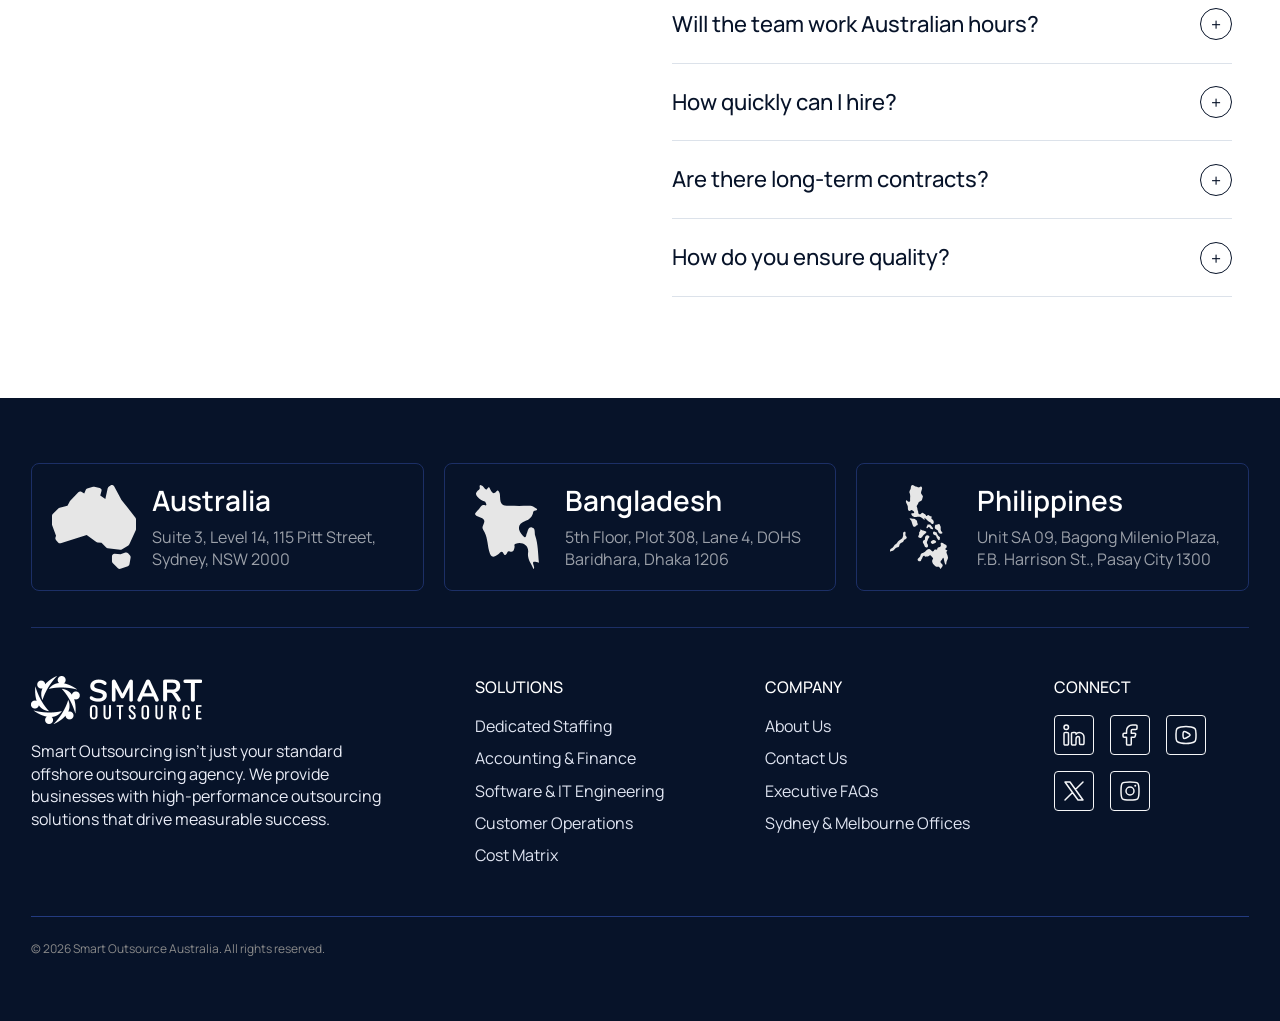
==== commit aed815e6: "Add files via upload" ====
--- a/index.html
+++ b/index.html
@@ -38,8 +38,8 @@
       <p>Trusted by Australian<br>businesses like yours</p>
       <div class="client-logos">
         <div class="client-logo-track">
-          <div class="client-logo-set"><img src="assets/client-vanguard.png" alt="Vanguard Insolvency Australia"><img src="assets/client-elements.png" alt="Elements Bar &amp; Grill"><img src="assets/client-ilp-cleaning.png" alt="ILP Cleaning Services"><img src="assets/client-excellence-college.png" alt="Excellence Trades College"><span class="beach-wordmark" aria-label="The Beach Eatery">THE<br><strong>BEACH EATERY</strong><small>1918</small></span><span class="audit-crop"><img src="assets/client-auditsmart.png" alt="AuditSmart SMSF"></span></div>
-          <div class="client-logo-set" aria-hidden="true"><img src="assets/client-vanguard.png" alt=""><img src="assets/client-elements.png" alt=""><img src="assets/client-ilp-cleaning.png" alt=""><img src="assets/client-excellence-college.png" alt=""><span class="beach-wordmark">THE<br><strong>BEACH EATERY</strong><small>1918</small></span><span class="audit-crop"><img src="assets/client-auditsmart.png" alt=""></span></div>
+          <div class="client-logo-set"><img src="assets/client-vanguard.png" alt="Vanguard Insolvency Australia"><img src="assets/client-elements.png" alt="Elements Bar &amp; Grill"><img src="assets/client-ilp-cleaning.png" alt="ILP Cleaning Services"><img src="assets/client-excellence-college.png" alt="Excellence Trades College"><img src="assets/client-beach-eatery.png" alt="The Beach Eatery" width="270" height="96"><span class="audit-crop"><img src="assets/client-auditsmart.png" alt="AuditSmart SMSF"></span></div>
+          <div class="client-logo-set" aria-hidden="true"><img src="assets/client-vanguard.png" alt=""><img src="assets/client-elements.png" alt=""><img src="assets/client-ilp-cleaning.png" alt=""><img src="assets/client-excellence-college.png" alt=""><img src="assets/client-beach-eatery.png" alt="" width="270" height="96"><span class="audit-crop"><img src="assets/client-auditsmart.png" alt=""></span></div>
         </div>
       </div>
     </section>
--- a/styles.css
+++ b/styles.css
@@ -35,7 +35,7 @@
   padding: 24px;
   position: fixed;
   z-index: 50;
-  top: 42px;
+  top: 64px;
   left: 50%;
   display: grid;
   grid-template-columns: 220px 1fr auto;
@@ -44,20 +44,21 @@
   transform: translateX(-50%);
   color: var(--ink);
   background: rgba(255,255,255,.98);
-  border-radius: 14px;
+  border-radius: 16px;
   transition: top .25s var(--ease), width .25s var(--ease), height .25s var(--ease), padding .25s var(--ease), border-radius .25s var(--ease), box-shadow .25s ease;
 }
 .site-header::after { content: ""; height: 2px; position: absolute; left: 14px; right: 14px; bottom: 0; background: linear-gradient(90deg,var(--blue),var(--cyan),var(--magenta)); transform: scaleX(var(--scroll-progress)); transform-origin: left; }
 .site-header.is-scrolled { width: 100%; top: 0; height: auto; padding-block: 24px; padding-inline: max(24px,calc((100vw - 1218px)/2)); border-radius: 0; box-shadow: 0 16px 42px rgba(1,13,35,.16); }
 .brand img { width: 150px; height: auto; }
 .menu-toggle { display: none; }
-.site-header nav { display: flex; justify-content: center; gap: 38px; }
-.site-header nav a { position: relative; font-size: .84rem; font-weight: 600; }
+.site-header nav { display: flex; justify-content: center; gap: 33.28px; }
+.site-header nav a { position: relative; color: #3e4b61; font-size: 1rem; font-weight: 600; line-height: 1.4; transition: color .2s ease; }
+.site-header nav a:hover, .site-header nav a.is-active { color: #071329; }
 .site-header nav a::after { content: ""; height: 2px; position: absolute; left: 0; right: 0; bottom: -8px; background: var(--magenta); transform: scaleX(0); transform-origin: left; transition: transform .22s var(--ease); }
 .site-header nav a:hover::after, .site-header nav a.is-active::after { transform: scaleX(1); }
 .header-cta, .button { min-height: 48px; padding: 0 22px; display: inline-flex; align-items: center; justify-content: center; gap: 12px; border-radius: 8px; font-size: .86rem; font-weight: 700; transition: transform .22s var(--ease), box-shadow .22s ease, background-color .22s ease; }
-.header-cta { color: #fff; background: linear-gradient(var(--magenta),var(--magenta)) left / 0% 100% no-repeat, var(--navy); transition: transform .22s var(--ease), box-shadow .3s ease, background-size .45s var(--ease); }
-.header-cta:hover, .header-cta:focus-visible { background-size: 100% 100%; box-shadow: 0 12px 28px rgba(194,10,152,.2); }
+.header-cta { min-height: 0; padding: 16px; border-radius: 12px; font-size: 1rem; font-weight: 600; line-height: 1.4; text-transform: capitalize; color: #fff; background: linear-gradient(#98198e,#98198e) left / 0% 100% no-repeat, #071329; transition: transform .22s var(--ease), box-shadow .3s ease, background-size .45s var(--ease); }
+.header-cta:hover, .header-cta:focus-visible { background-size: 100% 100%; box-shadow: 0 12px 28px rgba(152,25,142,.25); }
 .button { transition: background-color .15s cubic-bezier(0,0,.2,1), border-color .15s cubic-bezier(0,0,.2,1), color .15s cubic-bezier(0,0,.2,1), transform .15s cubic-bezier(0,0,.2,1), box-shadow .2s ease; }
 .header-cta:active, .button:active { transform: scale(.96); }
 .button-arrow { width: 12px; height: 12px; flex: none; overflow: visible; fill: none; stroke: currentColor; stroke-width: 2; stroke-linecap: round; stroke-linejoin: round; transition: transform .3s ease-out; }
@@ -72,27 +73,31 @@
 .button-ghost:hover { border-color: #fff; background: rgba(255,255,255,.08); }
 
 .hero {
-  min-height: 790px;
+  min-height: 732px;
   margin: 24px;
-  padding: 180px max(48px, calc((100vw - 1220px)/2)) 90px;
+  padding: 222px max(48px, calc((100% - 48px - 1218px)/2)) 80px;
   position: relative;
   overflow: hidden;
   display: grid;
   grid-template-columns: minmax(0,1fr) auto;
-  align-items: center;
-  gap: clamp(32px, 5vw, 80px);
+  align-items: start;
+  gap: 32px;
   color: #fff;
-  background: radial-gradient(circle at 82% 64%, #0b3976 0, transparent 32%), linear-gradient(135deg,#03132d 0%,#041a3e 56%,#072d69 100%);
+  background: linear-gradient(180deg,#030b18,#002560);
   border-radius: 24px;
 }
-.hero-copy { max-width: 630px; position: relative; z-index: 2; }
-.hero h1 { margin: 0 0 28px; font-size: clamp(3rem,5vw,4.5rem); line-height: .98; font-weight: 700; }
+.hero-copy { max-width: 590px; position: relative; z-index: 2; }
+.hero h1 { margin: 0 0 16px; font-size: clamp(3rem,5vw,4.5rem); line-height: 1.2; font-weight: 700; letter-spacing: 0; }
 .hero h1 > span, .hero h1 > em { display: block; white-space: nowrap; }
-.hero h1 em { color: var(--cyan); font-style: normal; }
-.hero-copy > p { max-width: 690px; margin-bottom: 32px; color: #d9e2f0; font-size: 1.03rem; line-height: 1.55; }
-.hero-actions { display: flex; gap: 14px; flex-wrap: wrap; }
-.hero-visual { width: min(566px, 42vw); align-self: end; justify-self: end; margin-bottom: -90px; position: relative; z-index: 1; }
-.hero-visual img { width: 100%; height: auto; aspect-ratio: 566 / 513; object-fit: cover; object-position: center; }
+.hero h1 em { margin-top: 8px; color: #35c4e5; font-size: .9156em; font-style: normal; font-weight: 800; line-height: .98; letter-spacing: -.038em; }
+.hero-copy > p { max-width: 590px; margin: 0 0 40px; color: #ecf4ff; font-size: 1.125rem; font-weight: 500; line-height: 1.4; }
+.hero-actions { display: flex; gap: 24px; flex-wrap: wrap; }
+.hero-actions .button { min-height: 0; padding: 16px; border-radius: 12px; font-size: 1rem; font-weight: 600; line-height: 1.4; }
+.hero-actions .button-primary { background: #98198e; box-shadow: none; }
+.hero-actions .button-primary:hover { background: #7e1476; }
+.hero-actions .button-ghost { padding: 15px; color: #ecf2f8; border-color: #fff; }
+.hero-visual { width: min(560px, 42vw); align-self: end; justify-self: end; margin: -17px 0 -80px 0; position: relative; z-index: 1; }
+.hero-visual img { width: 100%; height: auto; aspect-ratio: 560 / 525; object-fit: contain; object-position: center bottom; }
 
 .client-strip { width: var(--shell); min-height: 150px; margin: 0 auto; display: grid; grid-template-columns: 260px 1fr; align-items: center; gap: 36px; }
 .client-strip > p { margin: 0; font-size: 1rem; line-height: 1.35; font-weight: 600; }
@@ -101,9 +106,6 @@
 .client-logo-set { width: 930px; padding-right: 42px; display: grid; grid-template-columns: repeat(6,1fr); align-items: center; gap: 28px; flex: none; }
 .client-logo-set img { width: 100%; max-height: 58px; object-fit: contain; filter: saturate(.88); }
 @keyframes client-logo-scroll { to { transform: translateX(-50%); } }
-.beach-wordmark { color: #c32c26; text-align: center; font-size: .56rem; font-weight: 700; line-height: 1; letter-spacing: .11em; transform: rotate(-4deg); }
-.beach-wordmark strong { display: block; margin-top: 3px; font-size: .86rem; letter-spacing: .08em; white-space: nowrap; }
-.beach-wordmark small { display: block; margin-top: 7px; font-size: .5rem; letter-spacing: 0; }
 .audit-crop { width: 52px; height: 58px; overflow: hidden; justify-self: center; display: flex; align-items: center; }
 .audit-crop img { width: 210px; max-width: none; max-height: 58px; object-fit: contain; object-position: left center; }
 
@@ -123,15 +125,18 @@
 .trust-visual.is-ready > .image-note { opacity: 1; transition: transform 1s cubic-bezier(.16,1,.3,1); }
 .image-note strong { font-size: .92rem; }
 .image-note span { color: var(--muted); font-size: .79rem; }
-.trust-content { padding: 48px 58px; display: flex; flex-direction: column; justify-content: center; }
+.trust-content { padding: 48px 58px; display: grid; grid-template-columns: minmax(0,1fr); align-content: center; }
 .trust-tabs { width: fit-content; padding: 4px; display: flex; gap: 4px; background: #e7e9ed; border-radius: 999px; }
 .trust-tabs button { padding: 9px 16px; border: 0; border-radius: 999px; color: #536071; background: transparent; box-shadow: 0 0 0 rgba(5,18,43,0); font-size: .69rem; font-weight: 700; text-transform: uppercase; cursor: pointer; transition: color .3s ease, background-color .3s ease, box-shadow .3s ease, transform .3s var(--ease); }
 .trust-tabs button:hover { color: var(--ink); }
 .trust-tabs button[aria-selected="true"] { color: var(--ink); background: #fff; box-shadow: 0 1px 4px rgba(5,18,43,.08); transform: translateY(-1px); }
-.trust-panel { padding-top: 44px; }
+.trust-panel { padding-top: 44px; grid-row: 2; grid-column: 1; display: flex; flex-direction: column; align-items: flex-start; }
+.trust-panel > .button { margin-top: auto; }
+/* All panels share one grid cell so the card keeps the tallest panel's height on every tab. */
+.trust-panel[hidden] { display: flex; visibility: hidden; pointer-events: none; }
 .trust-panel h3 { max-width: 12ch; margin-bottom: 20px; font-size: clamp(2.5rem,4vw,4rem); line-height: 1.02; font-weight: 600; }
 .trust-panel > p { max-width: 600px; color: #394458; line-height: 1.55; }
-.trust-panel ul { margin: 30px 0 28px; padding: 0; list-style: none; }
+.trust-panel ul { align-self: stretch; margin: 30px 0 28px; padding: 0; list-style: none; }
 .trust-panel li { padding: 15px 0; display: grid; grid-template-columns: 160px 1fr; gap: 24px; border-top: 1px solid var(--line); }
 .trust-panel li:last-child { border-bottom: 1px solid var(--line); }
 .trust-panel li strong, .trust-panel li span { font-size: .82rem; }
@@ -149,7 +154,9 @@
 .problem-section { padding: 110px 0; background: var(--soft); }
 .problem-section .section-lead { margin-bottom: 44px; }
 .problem-lead { grid-template-columns: minmax(0,1fr) minmax(300px,455px); gap: 60px; }
-.problem-lead h2 { max-width: none; font-size: clamp(2.4rem,3.9vw,3.5rem); line-height: 1.2; }
+.trust-lead { grid-template-columns: minmax(0,1fr) minmax(300px,449px); gap: 80px; }
+.trust-lead p { color: #526176; line-height: 1.4; }
+.problem-lead h2, .trust-lead h2 { max-width: none; font-size: clamp(2.4rem,3.9vw,3.5rem); line-height: 1.2; }
 .challenge-list { display: grid; grid-template-columns: repeat(4,1fr); gap: 22px; }
 .challenge-list article { min-height: 165px; padding: 26px; background: #fff; border: 1px solid #d5dbe5; border-radius: 12px; }
 .challenge-list h3 { margin-bottom: 28px; font-size: 1rem; }
@@ -158,9 +165,9 @@
 .solution { padding: 120px 0 90px; display: grid; grid-template-columns: .95fr 1.08fr; gap: 62px; align-items: center; }
 .solution-copy h2 { max-width: 10ch; margin-bottom: 24px; font-size: clamp(3rem,5.2vw,5rem); line-height: 1.02; font-weight: 600; }
 .solution-copy > p { max-width: 600px; color: var(--muted); line-height: 1.6; }
-.handle-grid { margin: 38px 0; display: grid; grid-template-columns: 1fr 1fr; gap: 0 50px; }
-.handle-grid span { padding: 15px 16px 15px 0; position: relative; border-bottom: 1px solid var(--line); font-size: .82rem; font-weight: 600; }
-.handle-grid span::after { content: "•"; position: absolute; right: 0; color: var(--blue); }
+.handle-grid { margin: 24px 0 40px; display: grid; grid-template-columns: 1fr 1fr; gap: 0 40px; }
+.handle-grid span { min-height: 49.2px; padding: 13.6px 0; display: flex; align-items: center; gap: 8px; color: #071329; border-bottom: 1px solid #dce2ea; font-size: 1rem; font-weight: 600; line-height: 1.4; }
+.handle-grid span::before { content: ""; width: 8px; height: 8px; flex: none; border-radius: 99px; background: #2748b8; }
 .solution-media { min-height: 560px; position: relative; overflow: hidden; border-radius: 14px; }
 .solution-media img { width: 100%; height: 100%; min-height: 560px; object-fit: cover; }
 .media-caption { padding: 20px 24px; position: absolute; left: 0; right: 0; bottom: 0; display: flex; justify-content: space-between; gap: 20px; color: #fff; background: linear-gradient(transparent,rgba(3,19,45,.92)); }
@@ -227,7 +234,7 @@
 
 .process { padding: 120px 0; overflow-x: clip; background: var(--soft); }
 .process-shell { display: grid; grid-template-columns: .95fr 1.05fr; gap: 110px; align-items: start; }
-.process-intro { position: sticky; top: calc(96px + 120px); }
+.process-intro { position: sticky; top: calc(102px + 120px); }
 @media (max-height: 720px) { .process-intro { top: 120px; } }
 .process-intro h2 { max-width: 10ch; margin-bottom: 24px; font-size: clamp(3rem,5.2vw,5rem); line-height: 1.03; font-weight: 600; }
 .process-intro p { max-width: 520px; color: var(--muted); line-height: 1.6; }
@@ -381,7 +388,7 @@
   .hero h1 > span, .hero h1 > em { white-space: normal; }
   .hero-copy > p { font-size: .92rem; }
   .hero-actions { flex-direction: column; align-items: stretch; }
-  .hero-visual { width: 100%; max-width: 420px; margin-bottom: -54px; justify-self: center; }
+  .hero-visual { width: 100%; max-width: 420px; margin: 0 0 -54px; justify-self: center; }
   .client-strip { width: var(--shell); padding: 42px 0; grid-template-columns: 1fr; gap: 24px; }
   .client-logos { -webkit-mask-image: linear-gradient(90deg,transparent 0,#000 10%,#000 94%,transparent 100%); mask-image: linear-gradient(90deg,transparent 0,#000 10%,#000 94%,transparent 100%); }
   .client-logo-set { width: 720px; gap: 18px; }
@@ -407,6 +414,7 @@
   .proof-strip { order: 3; grid-template-columns: repeat(2,1fr); }
   .proof-strip div { padding: 16px; border-bottom: 1px solid #d8dee8; }
   .proof-strip div:nth-child(2) { border-right: 0; }
+  .proof-strip div:nth-child(n+3) { border-bottom: 0; }
   .services { padding: 78px 0; }
   .service-list article { padding: 34px 0; grid-template-columns: 1fr; gap: 24px; }
   .service-list article::before { left: -10px; }
